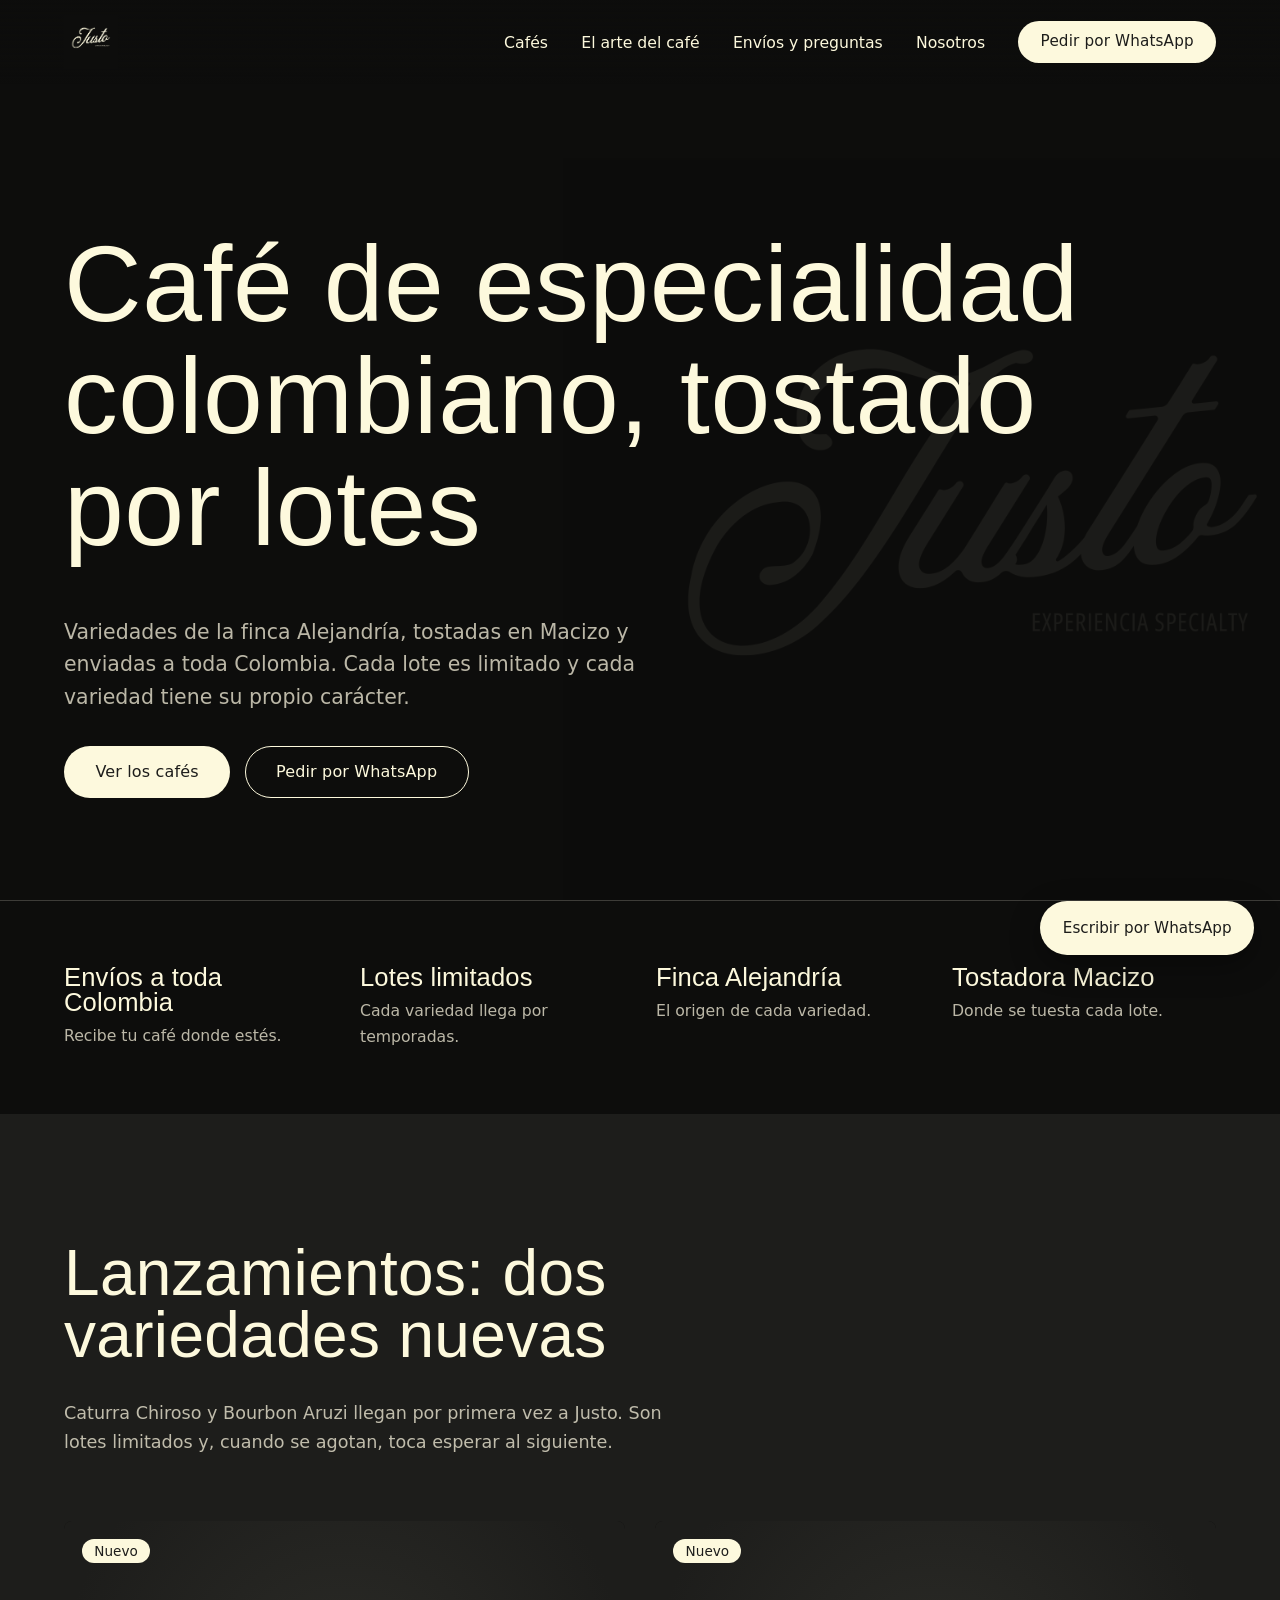
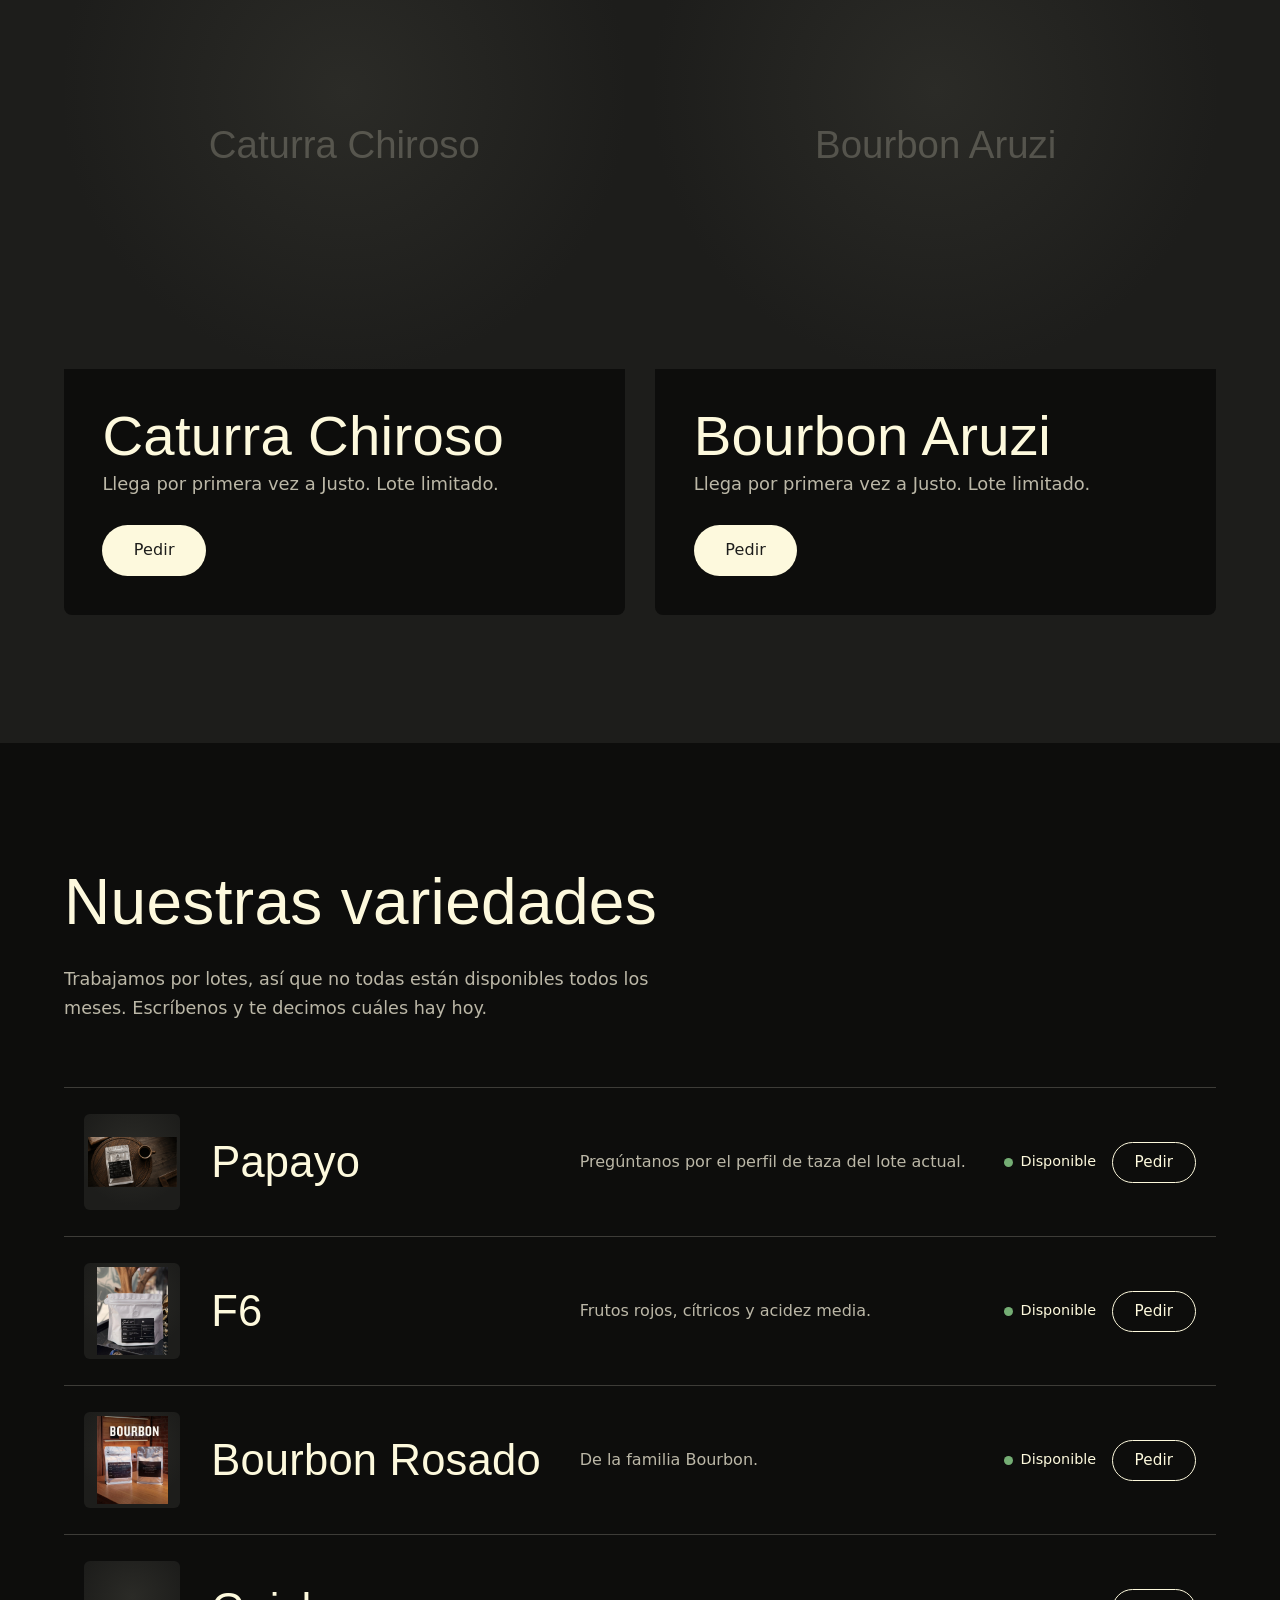
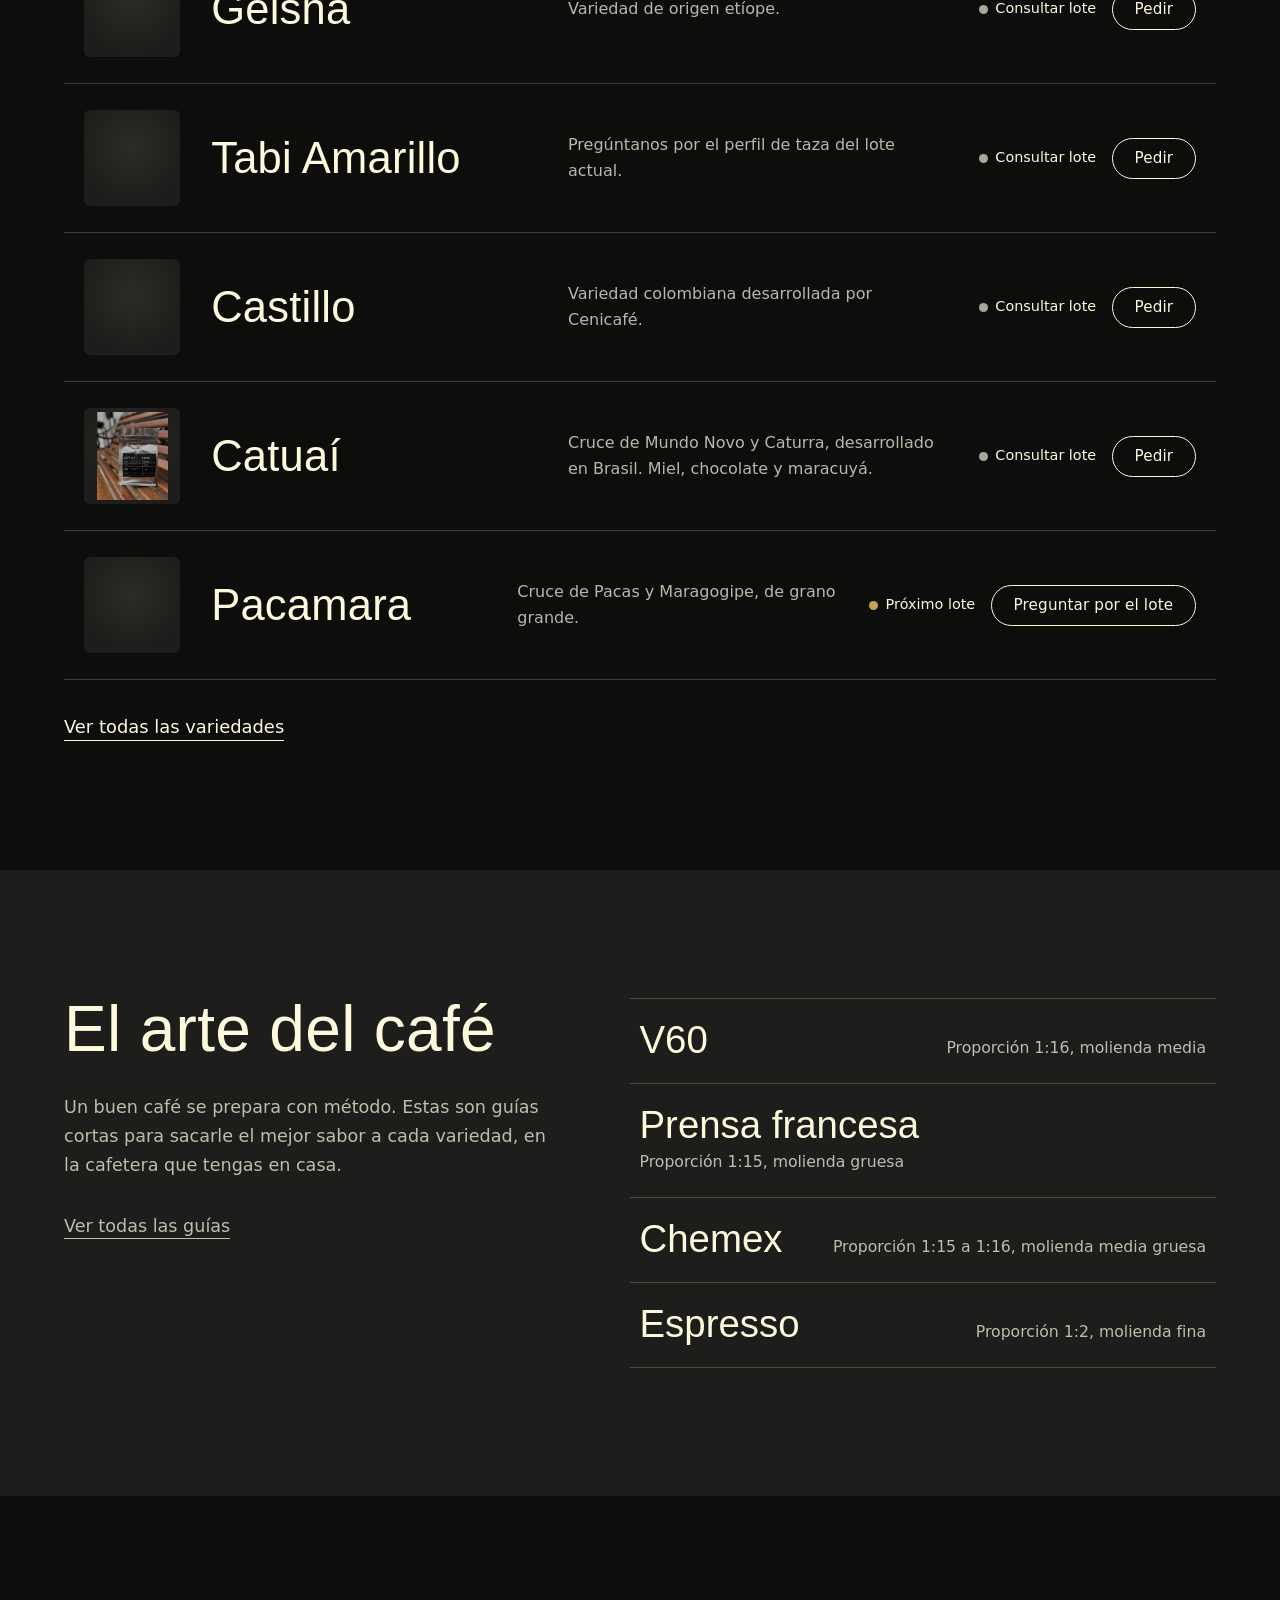
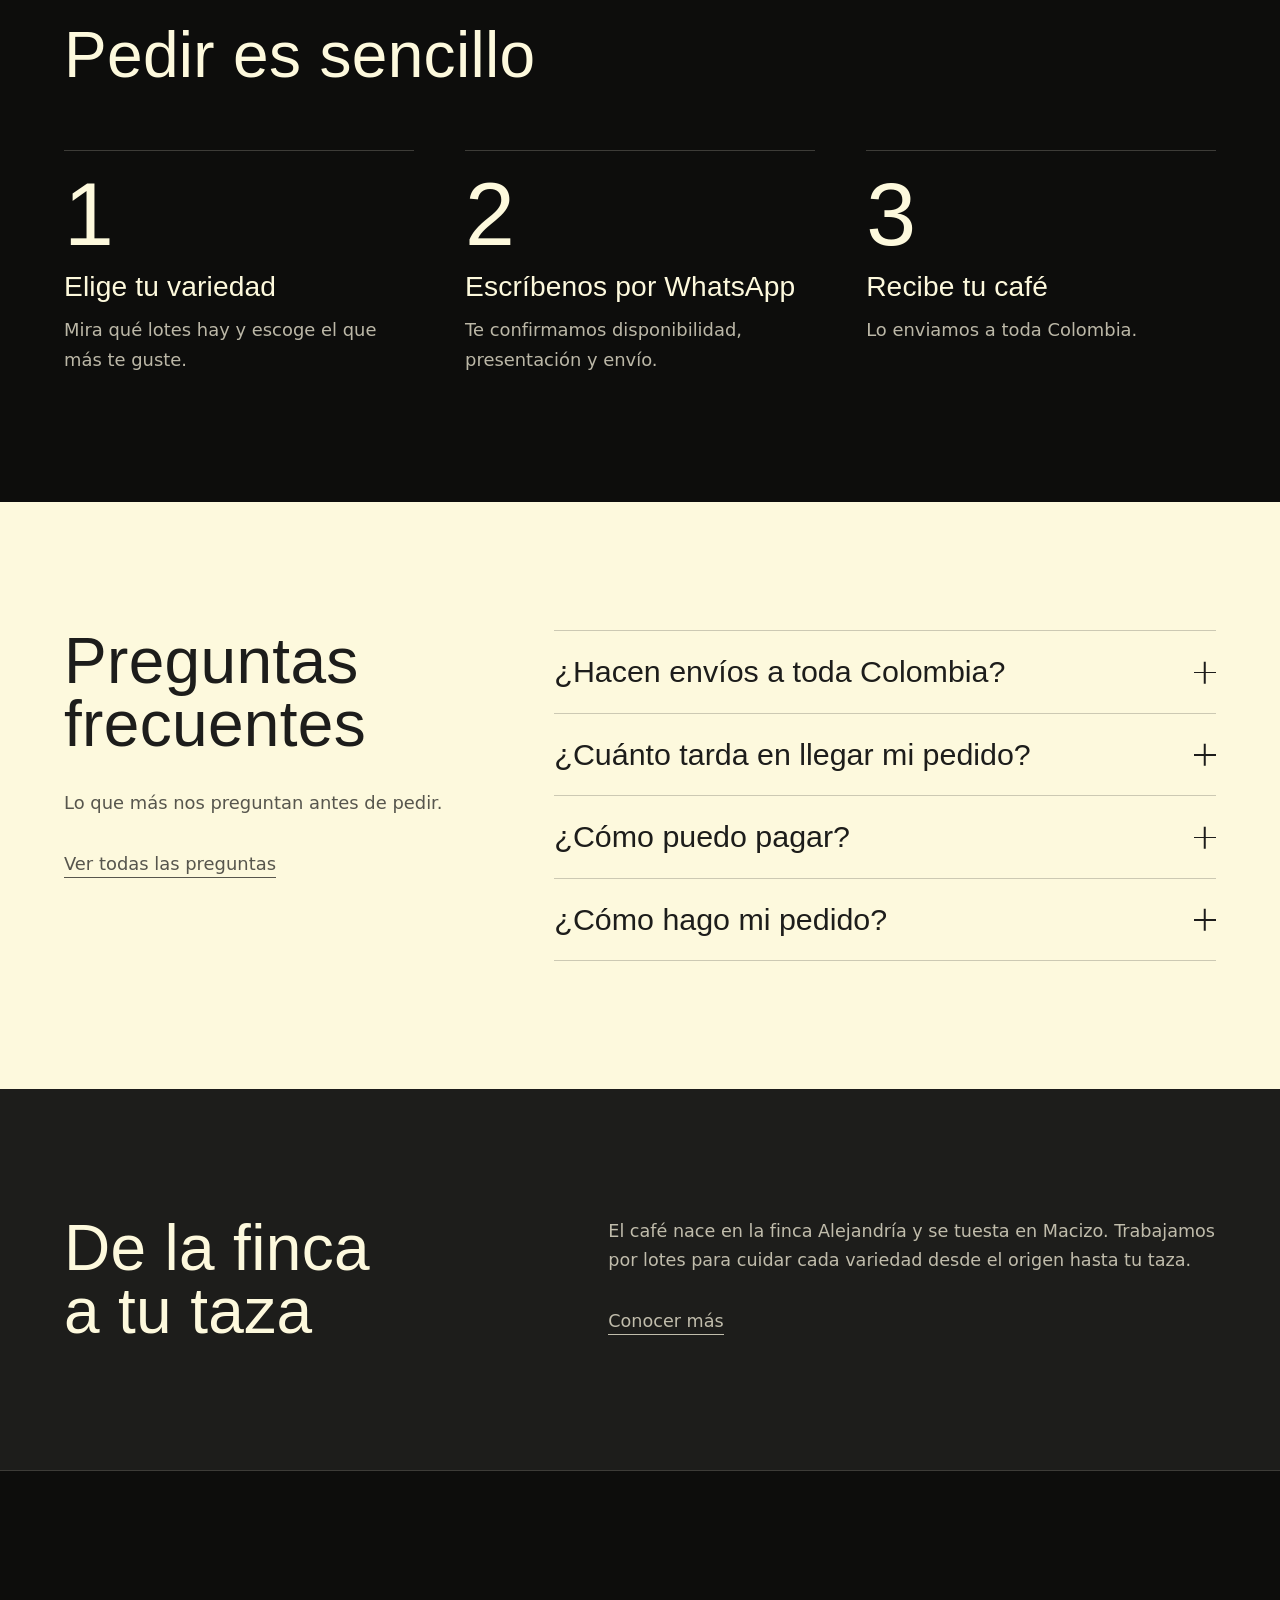
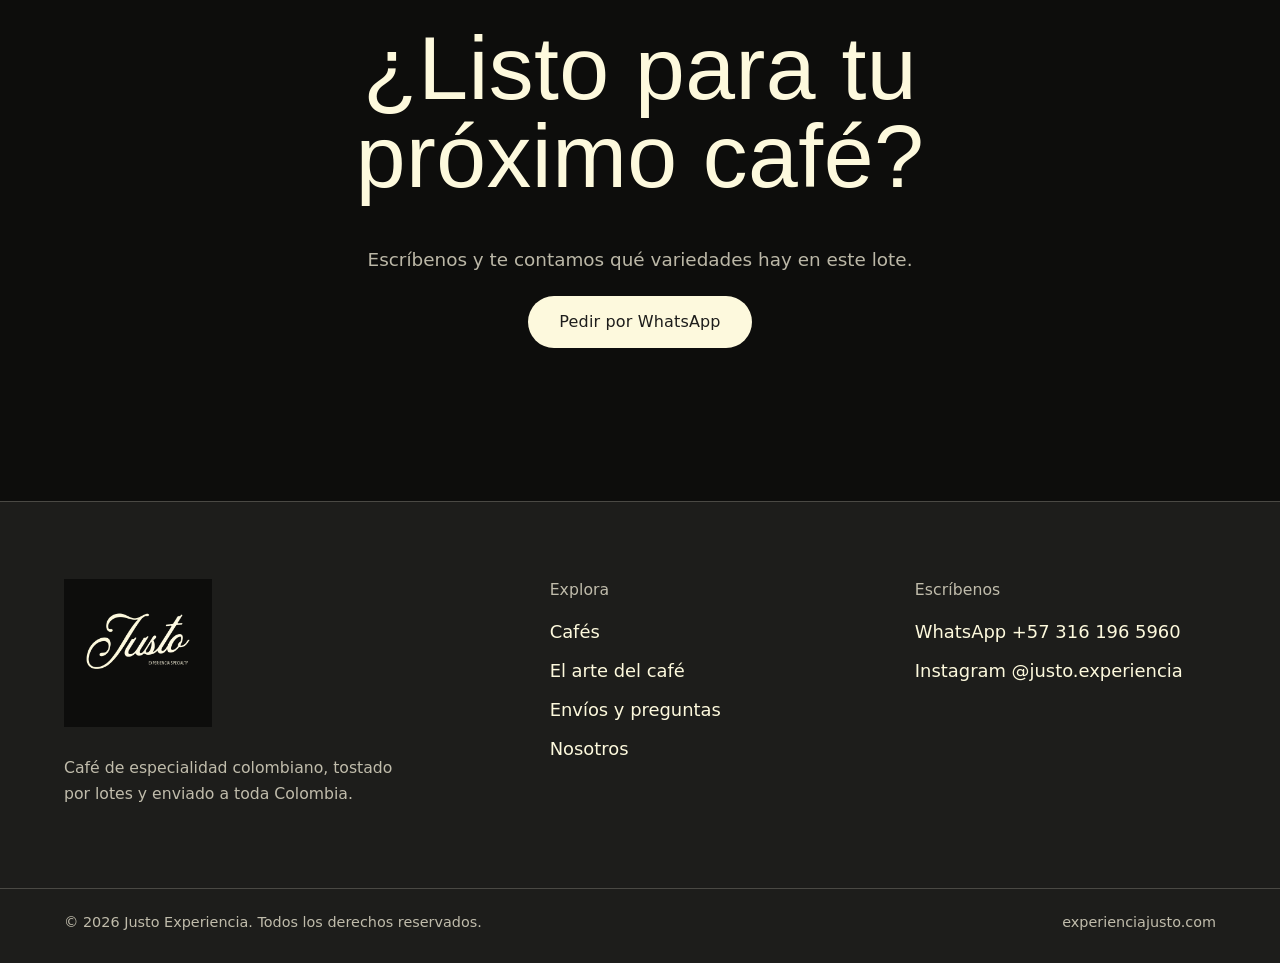
==== index.html @ a474f57b "Nuevo proyecto" ====
<!DOCTYPE html>
<html lang="es-CO">
<head>
  <meta charset="UTF-8">
  <meta name="viewport" content="width=device-width, initial-scale=1">
  <title>Café de especialidad en Colombia | Justo Experiencia</title>
  <meta name="description" content="Café de especialidad colombiano de la finca Alejandría, tostado en Macizo y enviado a toda Colombia. Conoce las variedades y haz tu pedido por WhatsApp.">
  <meta name="robots" content="index, follow, max-image-preview:large">
  <link rel="canonical" href="https://experienciajusto.com/">
  <meta name="theme-color" content="#0d0d0c">
  <meta property="og:type" content="website">
  <meta property="og:locale" content="es_CO">
  <meta property="og:site_name" content="Justo Experiencia">
  <meta property="og:title" content="Café de especialidad en Colombia | Justo Experiencia">
  <meta property="og:description" content="Café de especialidad colombiano de la finca Alejandría, tostado en Macizo y enviado a toda Colombia. Conoce las variedades y haz tu pedido por WhatsApp.">
  <meta property="og:url" content="https://experienciajusto.com/">
  <meta property="og:image" content="https://experienciajusto.com/img/og-justo.png">
  <meta name="twitter:card" content="summary_large_image">
  <link rel="icon" href="/img/favicon.jpg" type="image/svg+xml">
  <link rel="preload" href="/fonts/fonts/Knockout-91.otf" as="font" type="font/otf" crossorigin>
  <link rel="preload" href="/fonts/Figtree-Light.ttf" as="font" type="font/ttf" crossorigin>
  <link rel="stylesheet" href="/css/styles.css?v=1">
  <script>document.documentElement.className += " js";</script>
  <script src="/js/variedades.js?v=1" defer></script>
  <script src="/js/main.js?v=1" defer></script>
  <script type="application/ld+json">{"@context": "https://schema.org", "@type": "Organization", "name": "Justo Experiencia", "alternateName": "Justo Experiencia Specialty", "url": "https://experienciajusto.com", "logo": "https://experienciajusto.com/img/logo-negro.svg", "description": "Café de especialidad colombiano de la finca Alejandría, tostado en Macizo y enviado a toda Colombia.", "areaServed": {"@type": "Country", "name": "Colombia"}, "sameAs": ["https://www.instagram.com/justo.experiencia/"], "contactPoint": {"@type": "ContactPoint", "contactType": "customer service", "telephone": "+573161965960", "availableLanguage": "es"}}</script>
  <script type="application/ld+json">{"@context": "https://schema.org", "@type": "WebSite", "name": "Justo Experiencia", "url": "https://experienciajusto.com", "inLanguage": "es-CO"}</script>
</head>
<body class="tema-inicio">
  <a class="salto" href="#contenido">Saltar al contenido</a>
  <header class="cabecera" id="cabecera">
    <div class="contenedor cabecera__in">
      <a class="cabecera__logo" href="/" aria-label="Justo Experiencia, ir al inicio">
        <img src="/img/logo-crema.png" alt="Justo Experiencia Specialty" width="99" height="54">
      </a>
      <nav class="menu" id="menu" aria-label="Principal">
        <ul><li><a href="pages/cafes.html">Cafés</a></li><li><a href="pages/arte-del-cafe.html">El arte del café</a></li><li><a href="pages/envios-y-preguntas.html">Envíos y preguntas</a></li><li><a href="/nosotros/">Nosotros</a></li></ul>
        <a class="btn btn--crema btn--mini" href="https://wa.me/573161965960?text=Hola%2C%20quiero%20conocer%20los%20caf%C3%A9s%20de%20Justo%20y%20saber%20qu%C3%A9%20variedades%20hay%20disponibles." target="_blank" rel="noopener">Pedir por WhatsApp</a>
      </nav>
      <button class="menu-btn" type="button" aria-expanded="false" aria-controls="menu">
        <span class="sr">Abrir menú</span><i></i><i></i>
      </button>
    </div>
  </header>
  <main id="contenido">

    <section class="hero t-negro" id="inicio">
      <img class="hero__marca" src="/img/logo-crema.png" alt="" aria-hidden="true" width="556" height="303">
      <div class="contenedor hero__in">
        <h1>
          <span class="linea"><span style="--i:0">Café de especialidad</span></span>
          <span class="linea"><span style="--i:1">colombiano, tostado</span></span>
          <span class="linea"><span style="--i:2">por lotes</span></span>
        </h1>
        <p class="hero__texto hero__aparece" style="--i:3">Variedades de la finca Alejandría, tostadas en Macizo y enviadas a toda Colombia. Cada lote es limitado y cada variedad tiene su propio carácter.</p>
        <div class="hero__acciones hero__aparece" style="--i:4">
          <a class="btn btn--crema" href="pages/cafes.html">Ver los cafés</a>
          <a class="btn btn--borde" href="https://wa.me/573161965960?text=Hola%2C%20quiero%20conocer%20los%20caf%C3%A9s%20de%20Justo%20y%20saber%20qu%C3%A9%20variedades%20hay%20disponibles." target="_blank" rel="noopener">Pedir por WhatsApp</a>
        </div>
      </div>
    </section>

    <section class="franja t-negro" aria-label="Lo que ofrece Justo">
      <div class="contenedor franja__grid">
        <div class="reveal"><h2>Envíos a toda Colombia</h2><p>Recibe tu café donde estés.</p></div>
        <div class="reveal"><h2>Lotes limitados</h2><p>Cada variedad llega por temporadas.</p></div>
        <div class="reveal"><h2>Finca Alejandría</h2><p>El origen de cada variedad.</p></div>
        <div class="reveal"><h2>Tostadora Macizo</h2><p>Donde se tuesta cada lote.</p></div>
      </div>
    </section>

    <section class="seccion t-marca" id="lanzamientos" aria-labelledby="t-lanz">
      <div class="contenedor">
        <div class="seccion__cab">
          <h2 id="t-lanz" class="reveal">Lanzamientos: dos variedades nuevas</h2>
          <p class="seccion__intro reveal">Caturra Chiroso y Bourbon Aruzi llegan por primera vez a Justo. Son lotes limitados y, cuando se agotan, toca esperar al siguiente.</p>
        </div>
        <div class="lanz" data-render="lanzamientos"></div>
        <noscript><ul class="sin-js"><li>Caturra Chiroso</li><li>Bourbon Aruzi</li></ul><p>Activa JavaScript para ver el estado de cada lote.</p></noscript>
      </div>
    </section>

    <section class="seccion t-negro" id="variedades" aria-labelledby="t-var">
      <div class="contenedor">
        <div class="seccion__cab">
          <h2 id="t-var" class="reveal">Nuestras variedades</h2>
          <p class="seccion__intro reveal">Trabajamos por lotes, así que no todas están disponibles todos los meses. Escríbenos y te decimos cuáles hay hoy.</p>
        </div>
        <ul class="carta" data-render="carta" data-sin-nuevas="true"></ul>
        <noscript><ul class="sin-js"><li>Papayo</li><li>F6</li><li>Bourbon Rosado</li><li>Geisha</li><li>Tabi Amarillo</li><li>Castillo</li><li>Catuaí</li><li>Pacamara</li></ul><p>Activa JavaScript para ver el estado de cada lote.</p></noscript>
        <p class="seccion__enlace reveal"><a class="enlace" href="pages/cafes.html">Ver todas las variedades</a></p>
      </div>
    </section>

    <section class="seccion t-marca" id="arte" aria-labelledby="t-arte">
      <div class="contenedor arte">
        <div class="arte__texto">
          <h2 id="t-arte" class="reveal">El arte del café</h2>
          <p class="reveal">Un buen café se prepara con método. Estas son guías cortas para sacarle el mejor sabor a cada variedad, en la cafetera que tengas en casa.</p>
          <p class="seccion__enlace reveal"><a class="enlace" href="pages/arte-del-cafe.html">Ver todas las guías</a></p>
        </div>
        <ul class="metodos"><li class="reveal"><a href="pages/arte-del-cafe.html #v60"><span class="metodo__nombre">V60</span><span class="metodo__dato">Proporción 1:16, molienda media</span></a></li><li class="reveal"><a href="pages/arte-del-cafe.html/#prensa-francesa"><span class="metodo__nombre">Prensa francesa</span><span class="metodo__dato">Proporción 1:15, molienda gruesa</span></a></li><li class="reveal"><a href="pages/arte-del-cafe.html/#chemex"><span class="metodo__nombre">Chemex</span><span class="metodo__dato">Proporción 1:15 a 1:16, molienda media gruesa</span></a></li><li class="reveal"><a href="pages/arte-del-cafe.html/#espresso"><span class="metodo__nombre">Espresso</span><span class="metodo__dato">Proporción 1:2, molienda fina</span></a></li></ul>
      </div>
    </section>

    <section class="seccion t-negro" id="como-pedir" aria-labelledby="t-pedir">
      <div class="contenedor">
        <div class="seccion__cab">
          <h2 id="t-pedir" class="reveal">Pedir es sencillo</h2>
        </div>
        <ol class="pasos">
          <li class="reveal"><span class="pasos__num" aria-hidden="true">1</span><h3>Elige tu variedad</h3><p>Mira qué lotes hay y escoge el que más te guste.</p></li>
          <li class="reveal"><span class="pasos__num" aria-hidden="true">2</span><h3>Escríbenos por WhatsApp</h3><p>Te confirmamos disponibilidad, presentación y envío.</p></li>
          <li class="reveal"><span class="pasos__num" aria-hidden="true">3</span><h3>Recibe tu café</h3><p>Lo enviamos a toda Colombia.</p></li>
        </ol>
      </div>
    </section>

    <section class="seccion t-crema" id="preguntas" aria-labelledby="t-faq">
      <div class="contenedor faq-bloque">
        <div class="faq-bloque__cab">
          <h2 id="t-faq" class="reveal">Preguntas frecuentes</h2>
          <p class="reveal">Lo que más nos preguntan antes de pedir.</p>
          <p class="seccion__enlace reveal"><a class="enlace" href="pages/envios-y-preguntas.html">Ver todas las preguntas</a></p>
        </div>
        <div class="faq ">
      <div class="faq__item reveal">
        <h3><button class="faq__q" type="button" aria-expanded="false" aria-controls="faq-0" id="faq-q-0">¿Hacen envíos a toda Colombia?<span class="faq__mas" aria-hidden="true"></span></button></h3>
        <div class="faq__a" id="faq-0" role="region" aria-labelledby="faq-q-0"><div><p>Sí. Enviamos nuestro café de especialidad a todo el país. Escríbenos por WhatsApp con tu ciudad y te confirmamos el envío.</p></div></div>
      </div>
      <div class="faq__item reveal">
        <h3><button class="faq__q" type="button" aria-expanded="false" aria-controls="faq-1" id="faq-q-1">¿Cuánto tarda en llegar mi pedido?<span class="faq__mas" aria-hidden="true"></span></button></h3>
        <div class="faq__a" id="faq-1" role="region" aria-labelledby="faq-q-1"><div><p>El tiempo depende de tu ciudad y de la transportadora. Te confirmamos el estimado cuando haces tu pedido por WhatsApp.</p></div></div>
      </div>
      <div class="faq__item reveal">
        <h3><button class="faq__q" type="button" aria-expanded="false" aria-controls="faq-2" id="faq-q-2">¿Cómo puedo pagar?<span class="faq__mas" aria-hidden="true"></span></button></h3>
        <div class="faq__a" id="faq-2" role="region" aria-labelledby="faq-q-2"><div><p>Puedes pagar de forma anticipada o contra entrega. Te confirmamos qué opción aplica en tu ciudad al momento del pedido.</p></div></div>
      </div>
      <div class="faq__item reveal">
        <h3><button class="faq__q" type="button" aria-expanded="false" aria-controls="faq-3" id="faq-q-3">¿Cómo hago mi pedido?<span class="faq__mas" aria-hidden="true"></span></button></h3>
        <div class="faq__a" id="faq-3" role="region" aria-labelledby="faq-q-3"><div><p>Elige tu variedad, toca el botón de WhatsApp y cuéntanos cantidad, presentación y dirección. Te respondemos con la disponibilidad del lote.</p></div></div>
      </div>
    </div>
      </div>
    </section>

    <section class="seccion t-marca" id="nosotros" aria-labelledby="t-nos">
      <div class="contenedor nos-breve">
        <h2 id="t-nos" class="reveal">De la finca a tu taza</h2>
        <div>
          <p class="reveal">El café nace en la finca Alejandría y se tuesta en Macizo. Trabajamos por lotes para cuidar cada variedad desde el origen hasta tu taza.</p>
          <p class="seccion__enlace reveal"><a class="enlace" href="/nosotros/">Conocer más</a></p>
        </div>
      </div>
    </section>

    <section class="cierre t-negro" aria-labelledby="t-cierre">
      <div class="contenedor cierre__in">
        <h2 id="t-cierre" class="reveal">¿Listo para tu próximo café?</h2>
        <p class="reveal">Escríbenos y te contamos qué variedades hay en este lote.</p>
        <div class="reveal"><a class="btn btn--crema" href="https://wa.me/573161965960?text=Hola%2C%20quiero%20hacer%20un%20pedido%20de%20caf%C3%A9%20de%20Justo." target="_blank" rel="noopener">Pedir por WhatsApp</a></div>
      </div>
    </section>
  </main>

  <footer class="pie t-marca">
    <div class="contenedor pie__grid">
      <div class="pie__marca">
        <img src="/img/logo-crema.png" alt="Justo Experiencia Specialty" width="148" height="81" loading="lazy">
        <p>Café de especialidad colombiano, tostado por lotes y enviado a toda Colombia.</p>
      </div>
      <nav aria-label="Pie de página">
        <h2 class="pie__titulo">Explora</h2>
        <ul><li><a href="pages/cafes.html">Cafés</a></li><li><a href="pages/arte-del-cafe.html">El arte del café</a></li><li><a href="/envios-y-preguntas/">Envíos y preguntas</a></li><li><a href="/nosotros/">Nosotros</a></li></ul>
      </nav>
      <div>
        <h2 class="pie__titulo">Escríbenos</h2>
        <ul>
          <li><a href="https://wa.me/573161965960?text=Hola%2C%20quiero%20conocer%20los%20caf%C3%A9s%20de%20Justo%20y%20saber%20qu%C3%A9%20variedades%20hay%20disponibles." target="_blank" rel="noopener">WhatsApp +57 316 196 5960</a></li>
          <li><a href="https://www.instagram.com/justo.experiencia/" target="_blank" rel="noopener">Instagram @justo.experiencia</a></li>
        </ul>
      </div>
    </div>
    <div class="contenedor pie__legal">
      <p>© 2026 Justo Experiencia. Todos los derechos reservados.</p>
      <p>experienciajusto.com</p>
    </div>
  </footer>

  <a class="flotante" id="flotante" href="https://wa.me/573161965960?text=Hola%2C%20quiero%20conocer%20los%20caf%C3%A9s%20de%20Justo%20y%20saber%20qu%C3%A9%20variedades%20hay%20disponibles." target="_blank" rel="noopener">Escribir por WhatsApp</a>
</body>
</html>
---- css/styles.css ----
/* ============================================================
   JUSTO EXPERIENCIA - Estilos
   Colores de marca: negro, crema y blanco.
   Tipografías: Knockout (títulos) y Figtree (textos).

   Índice:
   1. Tipografías y variables
   2. Base
   3. Temas de sección (negro, marca, crema)
   4. Cabecera y menú
   5. Botones y enlaces
   6. Portada
   7. Secciones generales
   8. Lanzamientos
   9. Carta de variedades
   10. Arte del café
   11. Pasos, preguntas, información
   12. Cierre y pie de página
   13. Animaciones
   14. Responsive
   ============================================================ */

/* ---------- 1. Tipografías y variables ---------- */
@font-face { font-family: "Knockout"; src: url("/fonts/fonts/Knockout-91.otf") format("otf"); font-weight: 400; font-display: swap; }
@font-face { font-family: "Figtree"; src: url("/fonts/Figtree-Light.ttf") format("ttf"); font-weight: 300; font-display: swap; }
@font-face { font-family: "Figtree"; src: url("/fonts/figtree-regular.ttf") format("ttf"); font-weight: 400; font-display: swap; }
@font-face { font-family: "Figtree"; src: url("/fonts/figtree-medium.ttf") format("ttf"); font-weight: 500; font-display: swap; }
@font-face { font-family: "Figtree"; src: url("/fonts/figtree-semibold.ttf") format("ttf"); font-weight: 600; font-display: swap; }

:root {
  --negro: #0d0d0c;          /* fondo de la página principal */
  --negro-marca: #1d1d1b;    /* negro del logo, para superficies */
  --crema: #fdf9dd;          /* crema del logo */
  --blanco: #ffffff;

  --f-titulo: "Knockout-91", sans-serif ;
  --f-texto: "Figtree", system-ui, -apple-system, "Segoe UI", Roboto, sans-serif;

  --margen: clamp(20px, 5vw, 72px);
  --max: 1280px;
  --alto-cabecera: 84px;
  --ease: cubic-bezier(0.2, 0.7, 0.1, 1);
}

/* ---------- 2. Base ---------- */
*, *::before, *::after { box-sizing: border-box; }

html { scroll-behavior: smooth; scroll-padding-top: calc(var(--alto-cabecera) + 12px); -webkit-text-size-adjust: 100%; }

body {
  margin: 0;
  background: var(--negro);
  color: var(--crema);
  font-family: var(--f-texto);
  font-weight: 300;
  font-size: clamp(1rem, 0.96rem + 0.2vw, 1.125rem);
  line-height: 1.65;
  -webkit-font-smoothing: antialiased;
  text-rendering: optimizeLegibility;
}

body.menu-abierto { overflow: hidden; }

h1, h2, h3, .metodo__nombre, .pasos__num, .metodo__datos dd { font-variant-numeric: lining-nums; font-feature-settings: "lnum" 1; }
h1, h2, h3 { font-family: var(--f-titulo); font-weight: 400; line-height: 0.98; margin: 0 0 0.5em; letter-spacing: 0.005em; }
h1 { font-size: clamp(2.9rem, 8.4vw, 7.6rem); }
h2 { font-size: clamp(2.2rem, 5vw, 4.2rem); }
h3 { font-size: clamp(1.4rem, 2.2vw, 1.9rem); }

p { margin: 0 0 1.1em; max-width: 62ch; }
ul, ol { margin: 0; padding: 0; list-style: none; }
img { max-width: 100%; height: auto; }
a { color: inherit; }

:focus-visible { outline: 3px solid var(--crema); outline-offset: 3px; }
.t-crema :focus-visible { outline-color: var(--negro-marca); }

.sr { position: absolute; width: 1px; height: 1px; overflow: hidden; clip: rect(0 0 0 0); white-space: nowrap; }

.salto { position: absolute; left: -999px; top: 0; background: var(--crema); color: var(--negro); padding: 0.7rem 1.1rem; z-index: 200; }
.salto:focus { left: 0; }

.contenedor { width: 100%; max-width: calc(var(--max) + var(--margen) * 2); margin-inline: auto; padding-inline: var(--margen); }

/* ---------- 3. Temas de sección ---------- */
.t-negro {
  --bg: var(--negro); --tx: var(--crema); --tx2: rgba(255, 250, 227, 0.72);
  --linea: rgba(255, 250, 227, 0.2); --peso: 300; --inv-bg: var(--crema); --inv-tx: var(--negro-marca);
}
.t-marca {
  --bg: var(--negro-marca); --tx: var(--crema); --tx2: rgba(255, 250, 227, 0.72);
  --linea: rgba(255, 250, 227, 0.2); --peso: 300; --inv-bg: var(--crema); --inv-tx: var(--negro-marca);
}
.t-crema {
  --bg: var(--crema); --tx: var(--negro-marca); --tx2: rgba(29, 29, 27, 0.74);
  --linea: rgba(29, 29, 27, 0.22); --peso: 400; --inv-bg: var(--negro-marca); --inv-tx: var(--crema);
}
.t-negro, .t-marca, .t-crema { background: var(--bg); color: var(--tx); font-weight: var(--peso); }

.seccion { padding-block: clamp(72px, 10vw, 148px); }

/* ---------- 4. Cabecera y menú ---------- */
.cabecera {
  position: fixed; inset: 0 0 auto 0; z-index: 100; height: var(--alto-cabecera);
  background: linear-gradient(180deg, rgba(13, 13, 12, 0.9), rgba(13, 13, 12, 0));
  transition: background 0.4s var(--ease), box-shadow 0.4s var(--ease), height 0.4s var(--ease);
}
.cabecera--fija { background: rgba(13, 13, 12, 0.92); backdrop-filter: blur(10px); -webkit-backdrop-filter: blur(10px); box-shadow: 0 1px 0 rgba(255, 250, 227, 0.14); }

.cabecera__in { height: 100%; display: flex; align-items: center; justify-content: space-between; gap: 2rem; }
.cabecera__logo { display: block; line-height: 0; }
.cabecera__logo img { height: 54px; width: auto; transition: height 0.4s var(--ease); }
.cabecera--fija .cabecera__logo img { height: 46px; }

.menu { display: flex; align-items: center; gap: clamp(1.2rem, 2.6vw, 2.6rem); }
.menu ul { display: flex; gap: clamp(1.2rem, 2.6vw, 2.6rem); }
.menu a:not(.btn) {
  text-decoration: none; font-weight: 400; font-size: 0.98rem; color: var(--crema); padding-block: 0.4rem;
  background: linear-gradient(currentColor, currentColor) left bottom / 0 1px no-repeat;
  transition: background-size 0.35s var(--ease);
}
.menu a:not(.btn):hover, .menu a[aria-current="page"] { background-size: 100% 1px; }

.menu-btn { display: none; background: none; border: 0; padding: 0; width: 44px; height: 44px; cursor: pointer; position: relative; color: var(--crema); }
.menu-btn i { position: absolute; left: 10px; right: 10px; height: 1.5px; background: currentColor; transition: transform 0.35s var(--ease), top 0.35s var(--ease); }
.menu-btn i:nth-of-type(1) { top: 17px; }
.menu-btn i:nth-of-type(2) { top: 26px; }
.menu-abierto .menu-btn i:nth-of-type(1) { top: 21.5px; transform: rotate(45deg); }
.menu-abierto .menu-btn i:nth-of-type(2) { top: 21.5px; transform: rotate(-45deg); }

/* ---------- 5. Botones y enlaces ---------- */
.btn {
  display: inline-flex; align-items: center; justify-content: center; text-decoration: none; cursor: pointer;
  font-family: var(--f-texto); font-weight: 500; font-size: 1rem; line-height: 1; letter-spacing: 0.01em;
  padding: 1.05em 1.9em; border-radius: 999px; border: 1px solid transparent; white-space: nowrap;
  transition: background-color 0.3s var(--ease), color 0.3s var(--ease), border-color 0.3s var(--ease), transform 0.3s var(--ease);
}
.btn:hover { transform: translateY(-2px); }
.btn--mini { padding: 0.8em 1.4em; font-size: 0.95rem; }
.btn--crema { background: var(--crema); color: var(--negro-marca); }
.btn--crema:hover { background: var(--blanco); }
.btn--borde { border-color: var(--crema); color: var(--crema); background: transparent; }
.btn--borde:hover { background: var(--crema); color: var(--negro-marca); }
.btn--negro { background: var(--negro-marca); color: var(--crema); }
.btn--negro:hover { background: var(--negro); }

.enlace {
  font-weight: 500; text-decoration: none; padding-bottom: 0.2em;
  background: linear-gradient(currentColor, currentColor) left bottom / 100% 1px no-repeat;
  transition: background-size 0.35s var(--ease);
}
.enlace:hover { background-size: 40% 1px; }

/* ---------- 6. Portada ---------- */
.hero { position: relative; overflow: hidden; }
.hero:not(.hero--interior) { min-height: 100vh; min-height: 100svh; display: flex; align-items: flex-end; padding: calc(var(--alto-cabecera) + 40px) 0 clamp(56px, 8vw, 112px); }
.hero__in { position: relative; z-index: 1; }
.hero h1 { margin-bottom: 0.45em; }
.hero__texto { font-size: clamp(1.1rem, 1.6vw, 1.35rem); line-height: 1.6; max-width: 46ch; color: var(--tx2); margin-bottom: 2rem; }
.hero__acciones { display: flex; flex-wrap: wrap; gap: 0.9rem; }

.hero__marca {
  position: absolute; right: -8vw; bottom: -6vw; width: min(64vw, 920px); height: auto;
  opacity: 0.06; pointer-events: none; user-select: none;
}

.hero--interior { padding: calc(var(--alto-cabecera) + clamp(56px, 8vw, 112px)) 0 clamp(56px, 7vw, 96px); }
.hero--interior h1 { font-size: clamp(2.6rem, 6.4vw, 5.6rem); max-width: 16ch; }
.hero--interior .hero__texto { margin-bottom: 0; }

.franja { padding-block: clamp(36px, 5vw, 64px); border-top: 1px solid var(--linea); }
.franja__grid { display: grid; grid-template-columns: repeat(4, 1fr); gap: 2rem; }
.franja h2 { font-size: clamp(1.35rem, 2vw, 1.75rem); margin-bottom: 0.3em; }
.franja p { margin: 0; color: var(--tx2); font-size: 0.98rem; }

/* ---------- 7. Secciones generales ---------- */
.seccion__cab { margin-bottom: clamp(36px, 5vw, 64px); }
.seccion__cab h2 { max-width: 18ch; }
.seccion__cab--filtros { display: flex; flex-wrap: wrap; align-items: flex-end; justify-content: space-between; gap: 1.5rem; }
.seccion__cab--filtros h2 { margin-bottom: 0; }
.seccion__intro { color: var(--tx2); font-size: 1.1rem; max-width: 56ch; margin-bottom: 0; }
.seccion__enlace { margin: 2rem 0 0; }

.dos-col { display: grid; grid-template-columns: 1fr 1.3fr; gap: clamp(24px, 6vw, 96px); align-items: start; }
.dos-col h2 { max-width: 12ch; margin: 0; }
.dos-col p { color: var(--tx2); font-size: 1.1rem; }
.dos-col .btn { margin-top: 0.8rem; }

.filtros { display: flex; flex-wrap: wrap; gap: 0.6rem; }
.filtro {
  font: 500 0.95rem var(--f-texto); padding: 0.7em 1.3em; border-radius: 999px; cursor: pointer;
  background: transparent; color: var(--tx); border: 1px solid var(--linea);
  transition: background-color 0.3s var(--ease), color 0.3s var(--ease), border-color 0.3s var(--ease);
}
.filtro:hover { border-color: var(--tx); }
.filtro[aria-pressed="true"] { background: var(--tx); color: var(--bg); border-color: var(--tx); }

.sin-js { padding-left: 1.2rem; list-style: disc; }

/* ---------- 8. Lanzamientos ---------- */
.lanz { display: grid; grid-template-columns: repeat(2, 1fr); gap: clamp(16px, 2.4vw, 32px); }
.panel { display: flex; flex-direction: column; background: var(--negro); border-radius: 8px; overflow: hidden; }
.panel__media { aspect-ratio: 5 / 4; }
.panel__cuerpo { padding: clamp(24px, 3vw, 40px); display: flex; flex-direction: column; gap: 0.4rem; flex: 1; }
.panel__cuerpo h3 { font-size: clamp(2.2rem, 4.4vw, 3.8rem); margin: 0; }
.panel__cuerpo p { color: var(--tx2); margin: 0 0 1.2rem; }
.panel__cuerpo .btn { align-self: flex-start; margin-top: auto; }

.media { position: relative; overflow: hidden; background: radial-gradient(circle at 50% 38%, #2b2b27 0%, #1d1d1b 72%); }
.media img { position: absolute; inset: 6%; width: 88%; height: 88%; object-fit: contain; opacity: 0; transition: opacity 0.6s var(--ease), transform 0.9s var(--ease); }
.media.ok img { opacity: 1; }
.media__ph {
  position: absolute; inset: 0; display: grid; place-items: center; padding: 1rem; text-align: center;
  font-family: var(--f-titulo); font-size: clamp(1.6rem, 3vw, 2.6rem); line-height: 1; color: rgba(255, 250, 227, 0.22);
}
.media.ok .media__ph { opacity: 0; }
.panel:hover .media img { transform: scale(1.04); }

.badge {
  display: inline-block; padding: 0.3em 0.9em; border-radius: 999px; font: 500 0.85rem/1.2 var(--f-texto);
  background: var(--inv-bg); color: var(--inv-tx); vertical-align: middle;
}
.panel .badge { position: absolute; top: 18px; left: 18px; z-index: 2; }

/* ---------- 9. Carta de variedades ---------- */
.carta { border-bottom: 1px solid var(--linea); }
.fila {
  display: grid; grid-template-columns: 96px minmax(0, 1.2fr) minmax(0, 1.4fr) auto; gap: clamp(16px, 2.4vw, 36px);
  align-items: center; padding: 26px clamp(10px, 1.6vw, 24px); border-top: 1px solid var(--linea);
  transition: background-color 0.4s var(--ease), color 0.4s var(--ease);
}
.fila:hover { background: var(--inv-bg); color: var(--inv-tx); }
.fila .media { width: 96px; height: 96px; border-radius: 6px; }
.fila .media img { inset: 4%; width: 92%; height: 92%; }
.fila .media__ph { font-size: 0.95rem; line-height: 1.05; }

.fila__nombre { display: flex; flex-wrap: wrap; align-items: center; gap: 0.5rem 0.9rem; }
.fila__nombre h3 { font-size: clamp(1.9rem, 3.4vw, 3rem); margin: 0; }
.fila__linea { margin: 0; font-size: 1rem; color: var(--tx2); transition: color 0.4s var(--ease); max-width: 48ch; }
.fila:hover .fila__linea { color: var(--inv-tx); }
.fila .badge { font-size: 0.8rem; }
.fila:hover .badge { background: var(--inv-tx); color: var(--inv-bg); }

.fila__acciones { display: flex; align-items: center; gap: 1rem; justify-content: flex-end; }
.estado { font-size: 0.9rem; font-weight: 500; display: inline-flex; align-items: center; gap: 0.5em; white-space: nowrap; }
.estado::before { content: ""; width: 9px; height: 9px; border-radius: 50%; background: currentColor; opacity: 0.9; }
.estado--disponible::before { background: #7fbf7f; }
.estado--consultar::before { background: var(--tx2); }
.estado--proximo::before { background: #d9b45a; }
.estado--agotado::before { background: #c96a5a; }
.t-crema .estado--disponible::before { background: #3d8a3d; }
.t-crema .estado--proximo::before { background: #b08a1f; }
.t-crema .estado--agotado::before { background: #b04a3a; }

.fila .btn { background: transparent; color: inherit; border-color: currentColor; padding: 0.8em 1.4em; font-size: 0.95rem; }
.fila:hover .btn { background: var(--inv-tx); color: var(--inv-bg); border-color: var(--inv-tx); }

.carta__vacio { padding: 2rem 0; color: var(--tx2); }

/* ---------- 10. Arte del café ---------- */
.arte { display: grid; grid-template-columns: 1fr 1.2fr; gap: clamp(32px, 6vw, 96px); align-items: start; }
.arte__texto p { color: var(--tx2); font-size: 1.1rem; }

.metodos li { border-top: 1px solid var(--linea); }
.metodos li:last-child { border-bottom: 1px solid var(--linea); }
.metodos a {
  display: flex; flex-wrap: wrap; align-items: baseline; justify-content: space-between; gap: 0.3rem 1.5rem; text-decoration: none;
  padding: 22px 10px; transition: padding 0.4s var(--ease), background-color 0.4s var(--ease), color 0.4s var(--ease);
}
.metodos a:hover { padding-inline: 22px; background: var(--inv-bg); color: var(--inv-tx); }
.metodo__nombre { font-family: var(--f-titulo); font-size: clamp(1.7rem, 3vw, 2.4rem); line-height: 1; }
.metodo__dato { font-size: 0.98rem; color: var(--tx2); transition: color 0.4s var(--ease); }
.metodos a:hover .metodo__dato { color: var(--inv-tx); }

.metodos-lista { display: grid; }
.metodo { display: grid; grid-template-columns: 1fr 1.2fr; gap: clamp(20px, 5vw, 80px); padding-block: clamp(32px, 4vw, 56px); border-top: 1px solid var(--linea); align-items: start; }
.metodo:last-child { border-bottom: 1px solid var(--linea); }
.metodo__cab h3 { font-size: clamp(2.2rem, 4vw, 3.4rem); }
.metodo__cab p { color: var(--tx2); }
.metodo__ej { font-size: 0.95rem; margin: 0; }
.metodo__datos { margin: 0; display: grid; grid-template-columns: repeat(2, 1fr); gap: 1.4rem 2rem; }
.metodo__datos dt { font-size: 0.9rem; color: var(--tx2); margin-bottom: 0.2rem; }
.metodo__datos dd { margin: 0; font-family: var(--f-titulo); font-size: clamp(1.4rem, 2.2vw, 1.8rem); line-height: 1.1; }

.habitos { display: grid; grid-template-columns: repeat(auto-fit, minmax(220px, 1fr)); gap: clamp(24px, 3vw, 48px); }
.habitos li { border-top: 1px solid var(--linea); padding-top: 1.2rem; }
.habitos p { color: var(--tx2); margin: 0; font-size: 1rem; }

/* ---------- 11. Pasos, preguntas, información ---------- */
.pasos { display: grid; grid-template-columns: repeat(3, 1fr); gap: clamp(24px, 4vw, 64px); }
.pasos li { border-top: 1px solid var(--linea); padding-top: 1.4rem; }
.pasos__num { display: block; font-family: var(--f-titulo); font-size: clamp(3.6rem, 7vw, 6rem); line-height: 0.9; margin-bottom: 1.2rem; }
.pasos p { color: var(--tx2); margin: 0; }

.info-3 { display: grid; grid-template-columns: repeat(3, 1fr); gap: clamp(24px, 4vw, 64px); }
.info-3 > div { border-top: 1px solid var(--linea); padding-top: 1.4rem; }
.info-3 p { color: var(--tx2); margin: 0; }

.faq-bloque { display: grid; grid-template-columns: 1fr 1.6fr; gap: clamp(32px, 6vw, 96px); align-items: start; }
.faq-bloque__cab { position: sticky; top: calc(var(--alto-cabecera) + 24px); }
.faq-bloque__cab h2 { max-width: 10ch; }
.faq-bloque__cab p { color: var(--tx2); }

.faq { border-bottom: 1px solid var(--linea); }
.faq__item { border-top: 1px solid var(--linea); }
.faq__item h3 { margin: 0; }
.faq__q {
  width: 100%; display: flex; align-items: center; justify-content: space-between; gap: 1.5rem; text-align: left;
  background: none; border: 0; color: inherit; cursor: pointer; padding: 1.5rem 0;
  font-family: var(--f-titulo); font-size: clamp(1.4rem, 2.4vw, 1.9rem); line-height: 1.1;
}
.faq__mas { flex: 0 0 22px; height: 22px; position: relative; }
.faq__mas::before, .faq__mas::after { content: ""; position: absolute; background: currentColor; left: 0; right: 0; top: 50%; height: 1.5px; transition: transform 0.4s var(--ease); }
.faq__mas::after { transform: rotate(90deg); }
.faq__q[aria-expanded="true"] .faq__mas::after { transform: rotate(0deg); }
.faq__a { display: grid; grid-template-rows: 0fr; transition: grid-template-rows 0.45s var(--ease); }
.faq__a > div { overflow: hidden; }
.faq__a p { color: var(--tx2); padding-bottom: 1.6rem; margin: 0; max-width: 56ch; }
.faq__item.abierto .faq__a { grid-template-rows: 1fr; }

.nos-breve { display: grid; grid-template-columns: 1fr 1.3fr; gap: clamp(24px, 6vw, 96px); align-items: start; }
.nos-breve h2 { max-width: 10ch; margin: 0; }
.nos-breve p { color: var(--tx2); font-size: 1.1rem; }

/* ---------- 12. Cierre y pie de página ---------- */
.cierre { padding-block: clamp(80px, 12vw, 160px); text-align: center; border-top: 1px solid var(--linea); }
.cierre__in { display: flex; flex-direction: column; align-items: center; }
.cierre h2 { font-size: clamp(2.6rem, 7vw, 6rem); max-width: 14ch; }
.cierre p { color: var(--tx2); font-size: 1.15rem; margin-inline: auto; }
.cierre__botones { display: flex; flex-wrap: wrap; justify-content: center; gap: 0.9rem; }

.pie { padding: clamp(48px, 6vw, 88px) 0 28px; border-top: 1px solid var(--linea); }
.pie__grid { display: grid; grid-template-columns: 1.4fr 1fr 1fr; gap: clamp(28px, 5vw, 72px); }
.pie__marca p { margin-top: 1.2rem; color: var(--tx2); font-size: 0.98rem; max-width: 34ch; }
.pie__titulo { font-family: var(--f-texto); font-weight: 500; font-size: 0.98rem; line-height: 1.4; margin: 0 0 1rem; color: var(--tx2); }
.pie ul { display: grid; gap: 0.6rem; }
.pie a { text-decoration: none; }
.pie a:hover { text-decoration: underline; text-underline-offset: 4px; }
.pie__legal { display: flex; flex-wrap: wrap; justify-content: space-between; gap: 0.5rem 2rem; margin-top: clamp(36px, 5vw, 64px); padding-top: 1.4rem; border-top: 1px solid var(--linea); font-size: 0.9rem; color: var(--tx2); }
.pie__legal p { margin: 0; }

.flotante {
  position: fixed; right: clamp(14px, 2vw, 28px); bottom: clamp(14px, 2vw, 28px); z-index: 90;
  background: var(--crema); color: var(--negro-marca); text-decoration: none; font-weight: 500; font-size: 0.95rem;
  padding: 0.95em 1.5em; border-radius: 999px; box-shadow: 0 10px 30px rgba(0, 0, 0, 0.35);
  transform: translateY(150%); transition: transform 0.5s var(--ease), background-color 0.3s var(--ease);
}
.flotante.visible { transform: translateY(0); }
.flotante:hover { background: var(--blanco); }

/* ---------- 13. Animaciones ---------- */
/* Entrada de la portada: una sola secuencia al cargar */
.js .hero h1 .linea { display: block; overflow: hidden; padding-bottom: 0.06em; }
.js .hero h1 .linea > span { display: block; transform: translateY(108%); transition: transform 1s var(--ease); transition-delay: calc(var(--i) * 0.12s + 0.1s); }
.js .hero__aparece { opacity: 0; transform: translateY(14px); transition: opacity 0.9s var(--ease), transform 0.9s var(--ease); transition-delay: calc(var(--i) * 0.12s + 0.1s); }
.js .cargado .hero h1 .linea > span { transform: none; }
.js .cargado .hero__aparece { opacity: 1; transform: none; }
.js .hero__marca { opacity: 0; transition: opacity 2.4s var(--ease) 0.4s; }
.js .cargado .hero__marca { opacity: 0.06; }

/* Aparición suave de las secciones al hacer scroll */
.js .reveal { opacity: 0; transform: translateY(18px); transition: opacity 0.9s var(--ease), transform 0.9s var(--ease); transition-delay: var(--d, 0s); }
.js .reveal.visible { opacity: 1; transform: none; }

@media (prefers-reduced-motion: reduce) {
  html { scroll-behavior: auto; }
  *, *::before, *::after { transition-duration: 0.01ms !important; transition-delay: 0s !important; animation: none !important; }
  .js .hero h1 .linea > span, .js .hero__aparece, .js .reveal { transform: none !important; opacity: 1 !important; }
  .js .hero__marca { opacity: 0.06 !important; }
}

/* ---------- 14. Responsive ---------- */
@media (max-width: 1000px) {
  .franja__grid { grid-template-columns: repeat(2, 1fr); }
  .faq-bloque, .arte, .dos-col, .nos-breve, .metodo { grid-template-columns: 1fr; }
  .faq-bloque__cab { position: static; }
  .pie__grid { grid-template-columns: 1fr 1fr; }
  .pie__marca { grid-column: 1 / -1; }
}

@media (max-width: 880px) {
  .menu-btn { display: block; z-index: 130; }
  .menu {
    position: fixed; inset: 0; z-index: 120; background: var(--negro); flex-direction: column; justify-content: center; align-items: flex-start;
    gap: 2rem; padding: calc(var(--alto-cabecera) + 24px) var(--margen) 48px; opacity: 0; visibility: hidden; transition: opacity 0.4s var(--ease), visibility 0.4s;
  }
  .menu-abierto .menu { opacity: 1; visibility: visible; }
  .menu ul { flex-direction: column; gap: 0.6rem; }
  .menu a:not(.btn) { font-family: var(--f-titulo); font-size: clamp(2.4rem, 10vw, 3.4rem); line-height: 1.05; }
  .cabecera__logo { position: relative; z-index: 130; }
  .lanz { grid-template-columns: 1fr; }
  .pasos, .info-3 { grid-template-columns: 1fr; }
}

@media (max-width: 720px) {
  .fila { grid-template-columns: 72px minmax(0, 1fr); row-gap: 0.7rem; align-items: start; }
  .fila .media { width: 72px; height: 72px; grid-row: 1 / span 3; }
  .fila__nombre, .fila__linea, .fila__acciones { grid-column: 2; }
  .fila__acciones { justify-content: space-between; flex-wrap: wrap; }
  .fila:hover { background: transparent; color: inherit; }
  .fila:hover .fila__linea { color: var(--tx2); }
  .fila:hover .btn { background: transparent; color: inherit; border-color: currentColor; }
  .fila:hover .badge { background: var(--inv-bg); color: var(--inv-tx); }
  .metodo__datos { grid-template-columns: repeat(2, 1fr); }
  .flotante { font-size: 0.9rem; padding: 0.85em 1.2em; }
}

@media (max-width: 520px) {
  .franja__grid { grid-template-columns: 1fr; }
  .pie__grid { grid-template-columns: 1fr; }
  .hero__acciones .btn { flex: 1 1 100%; }
}
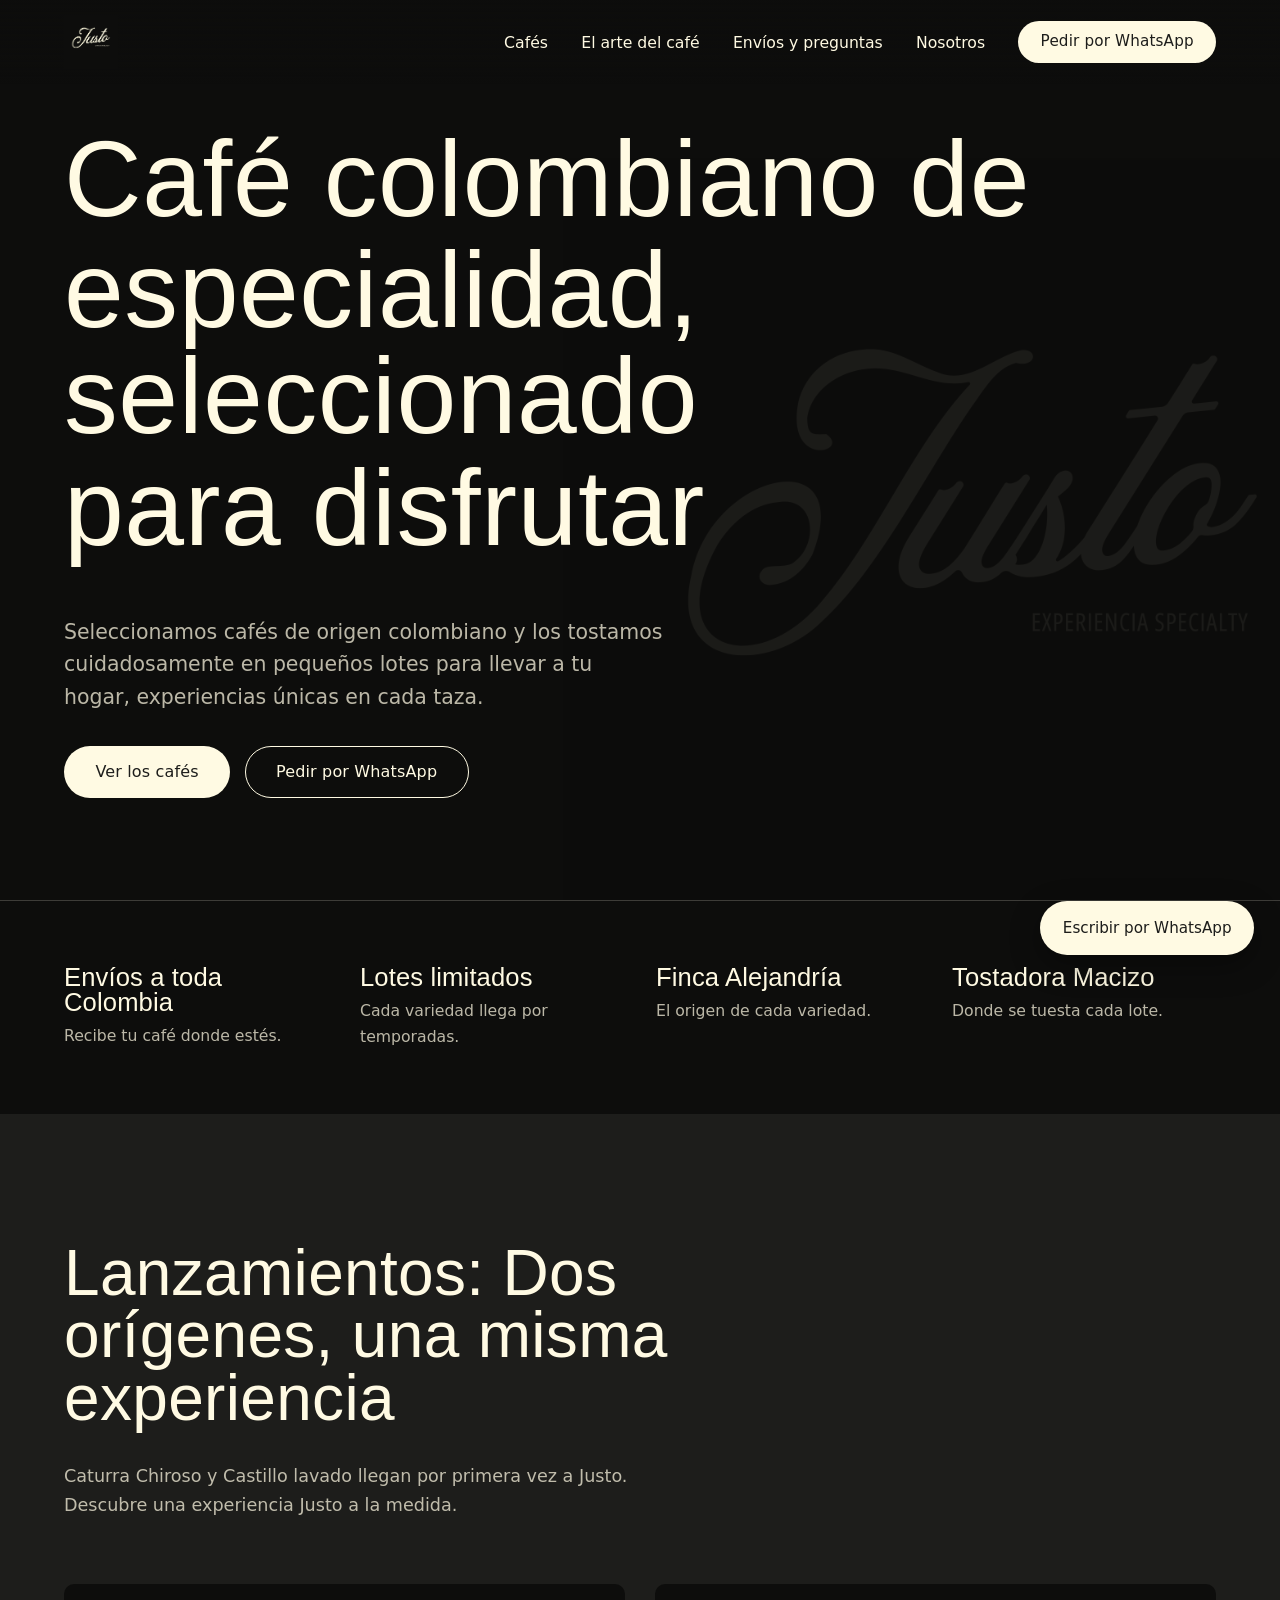
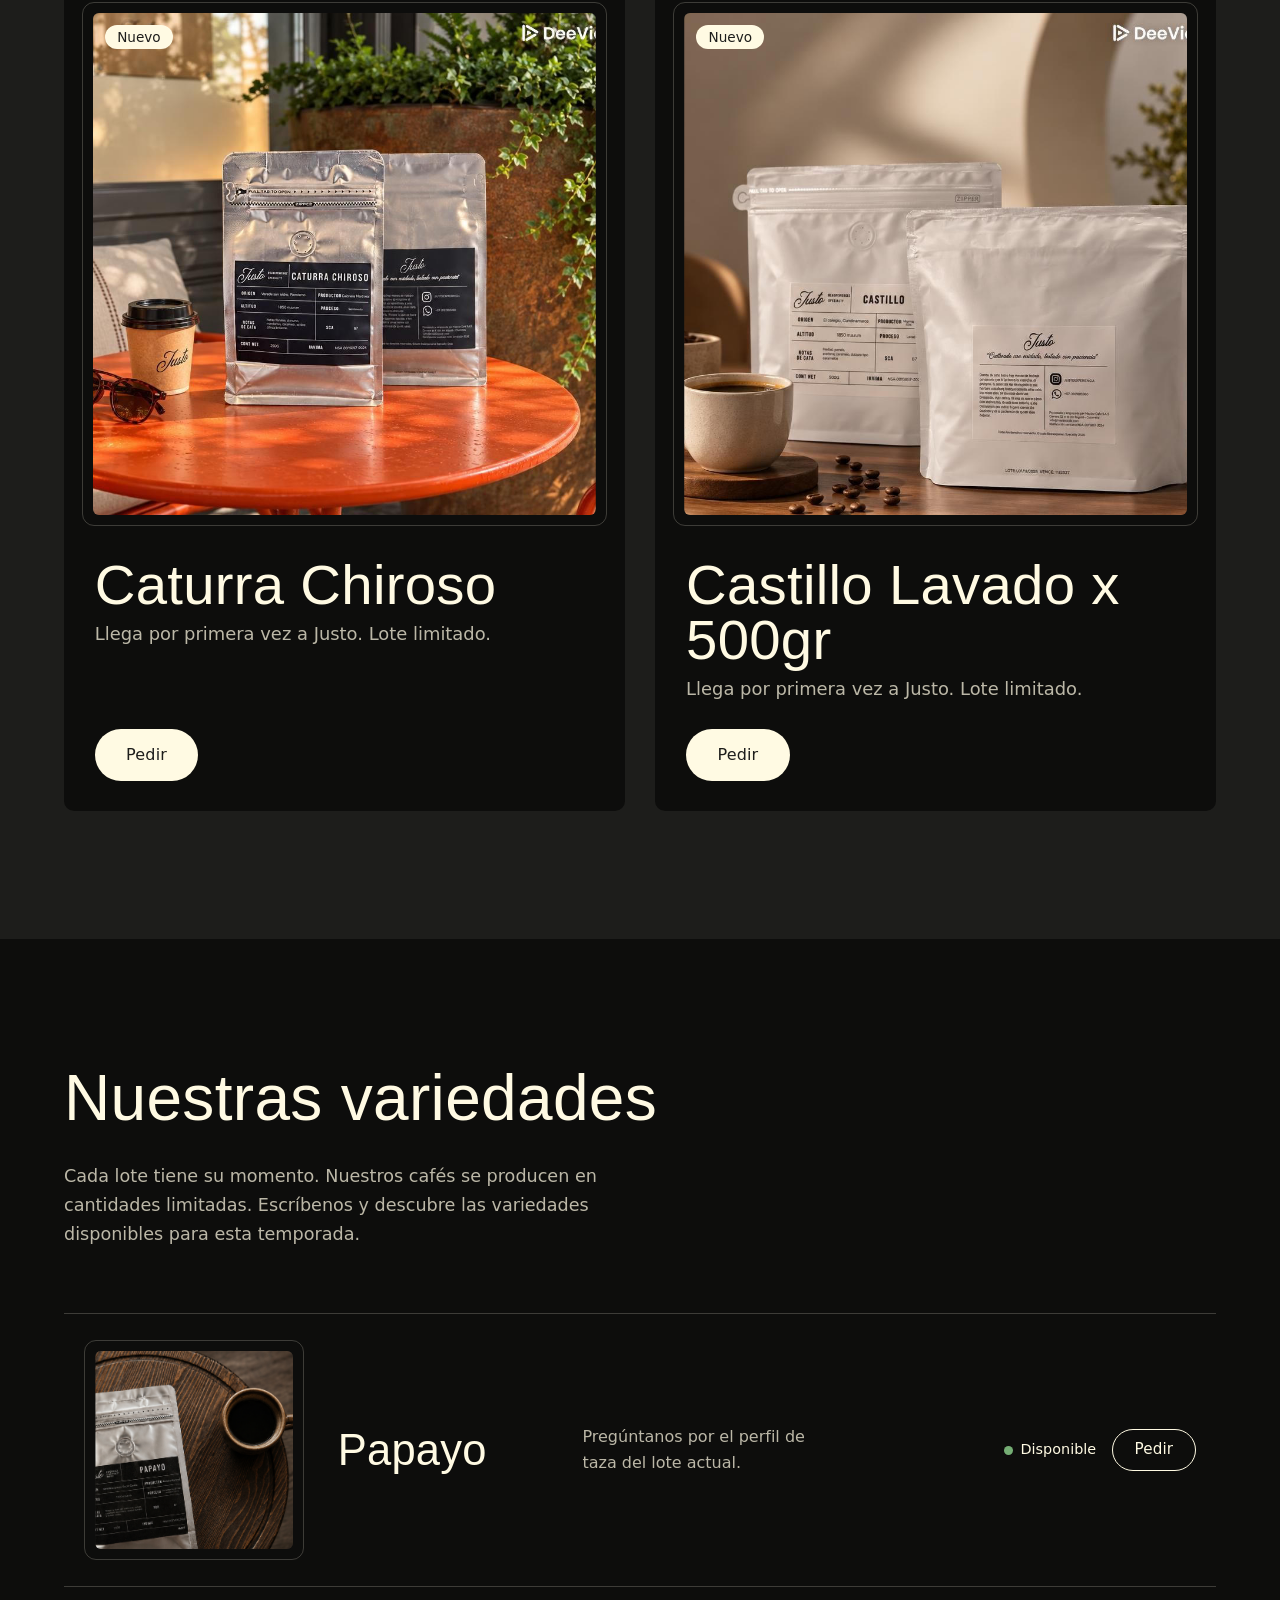
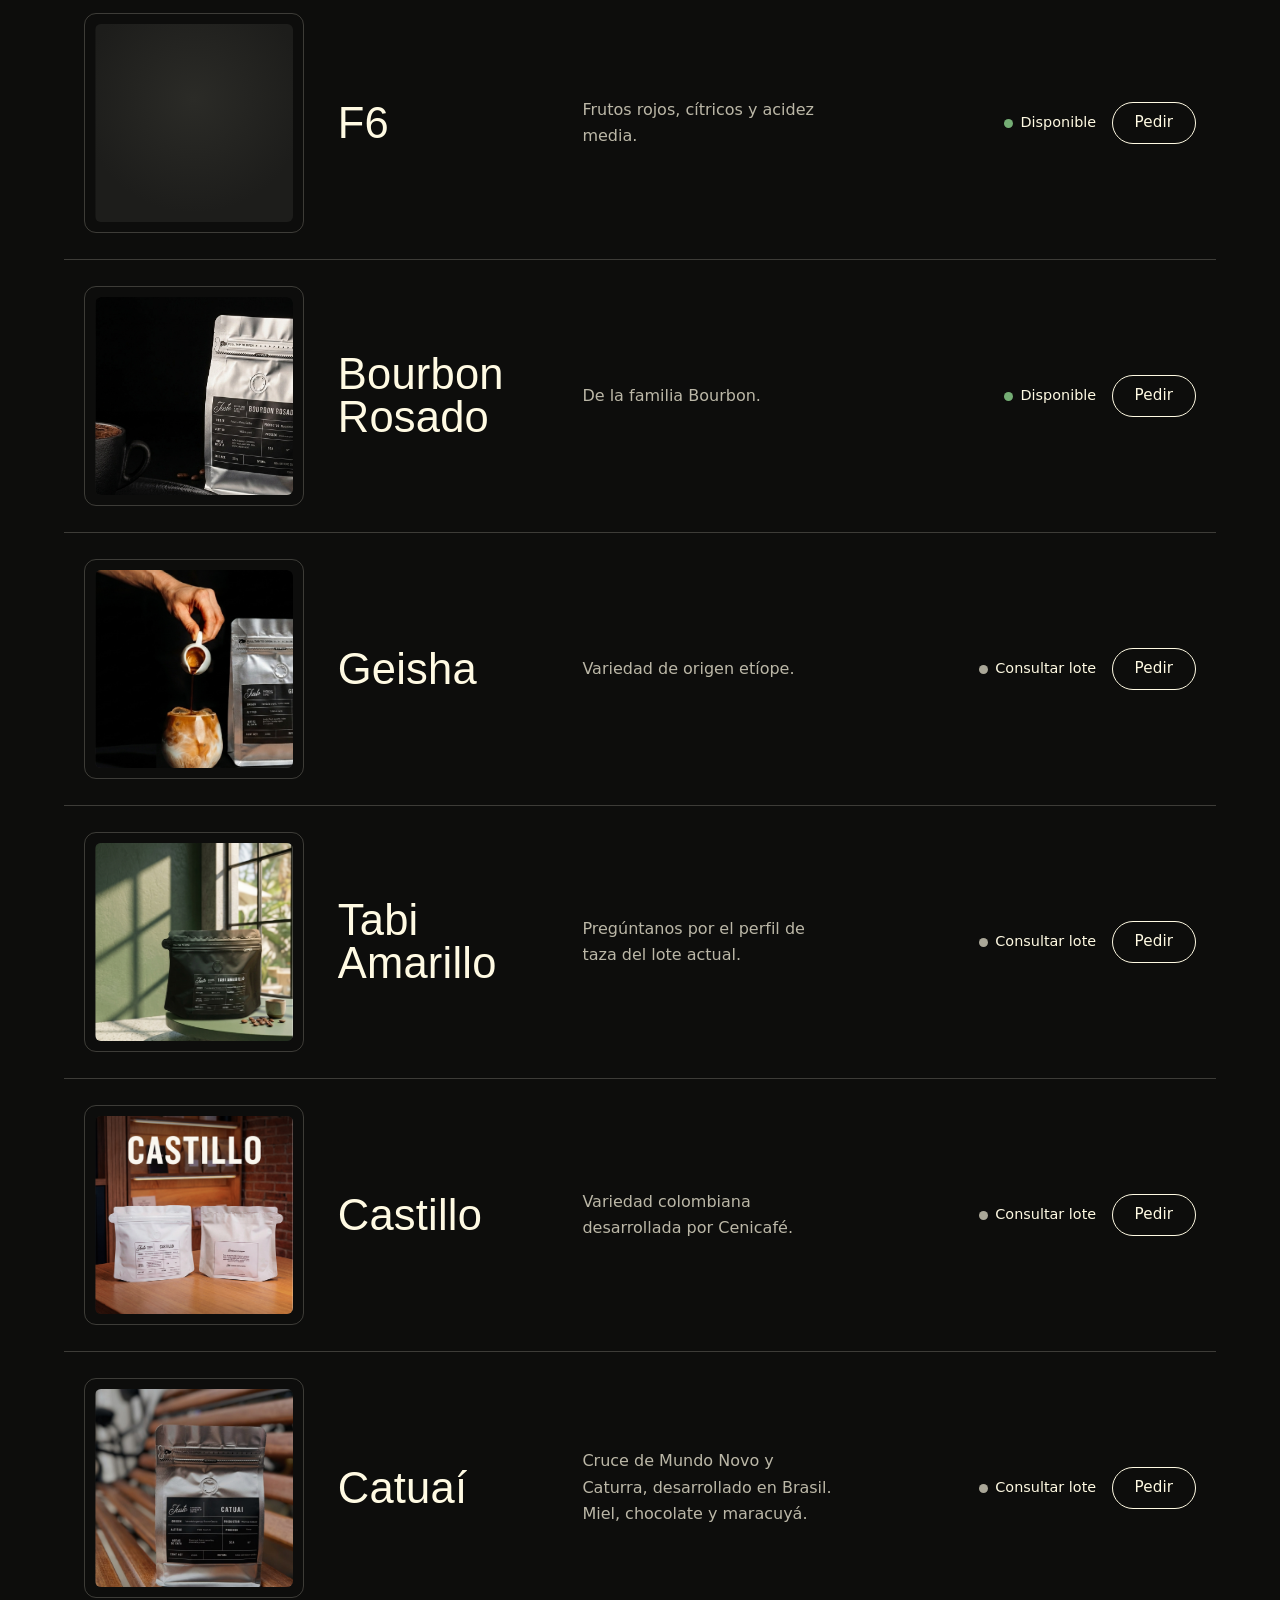
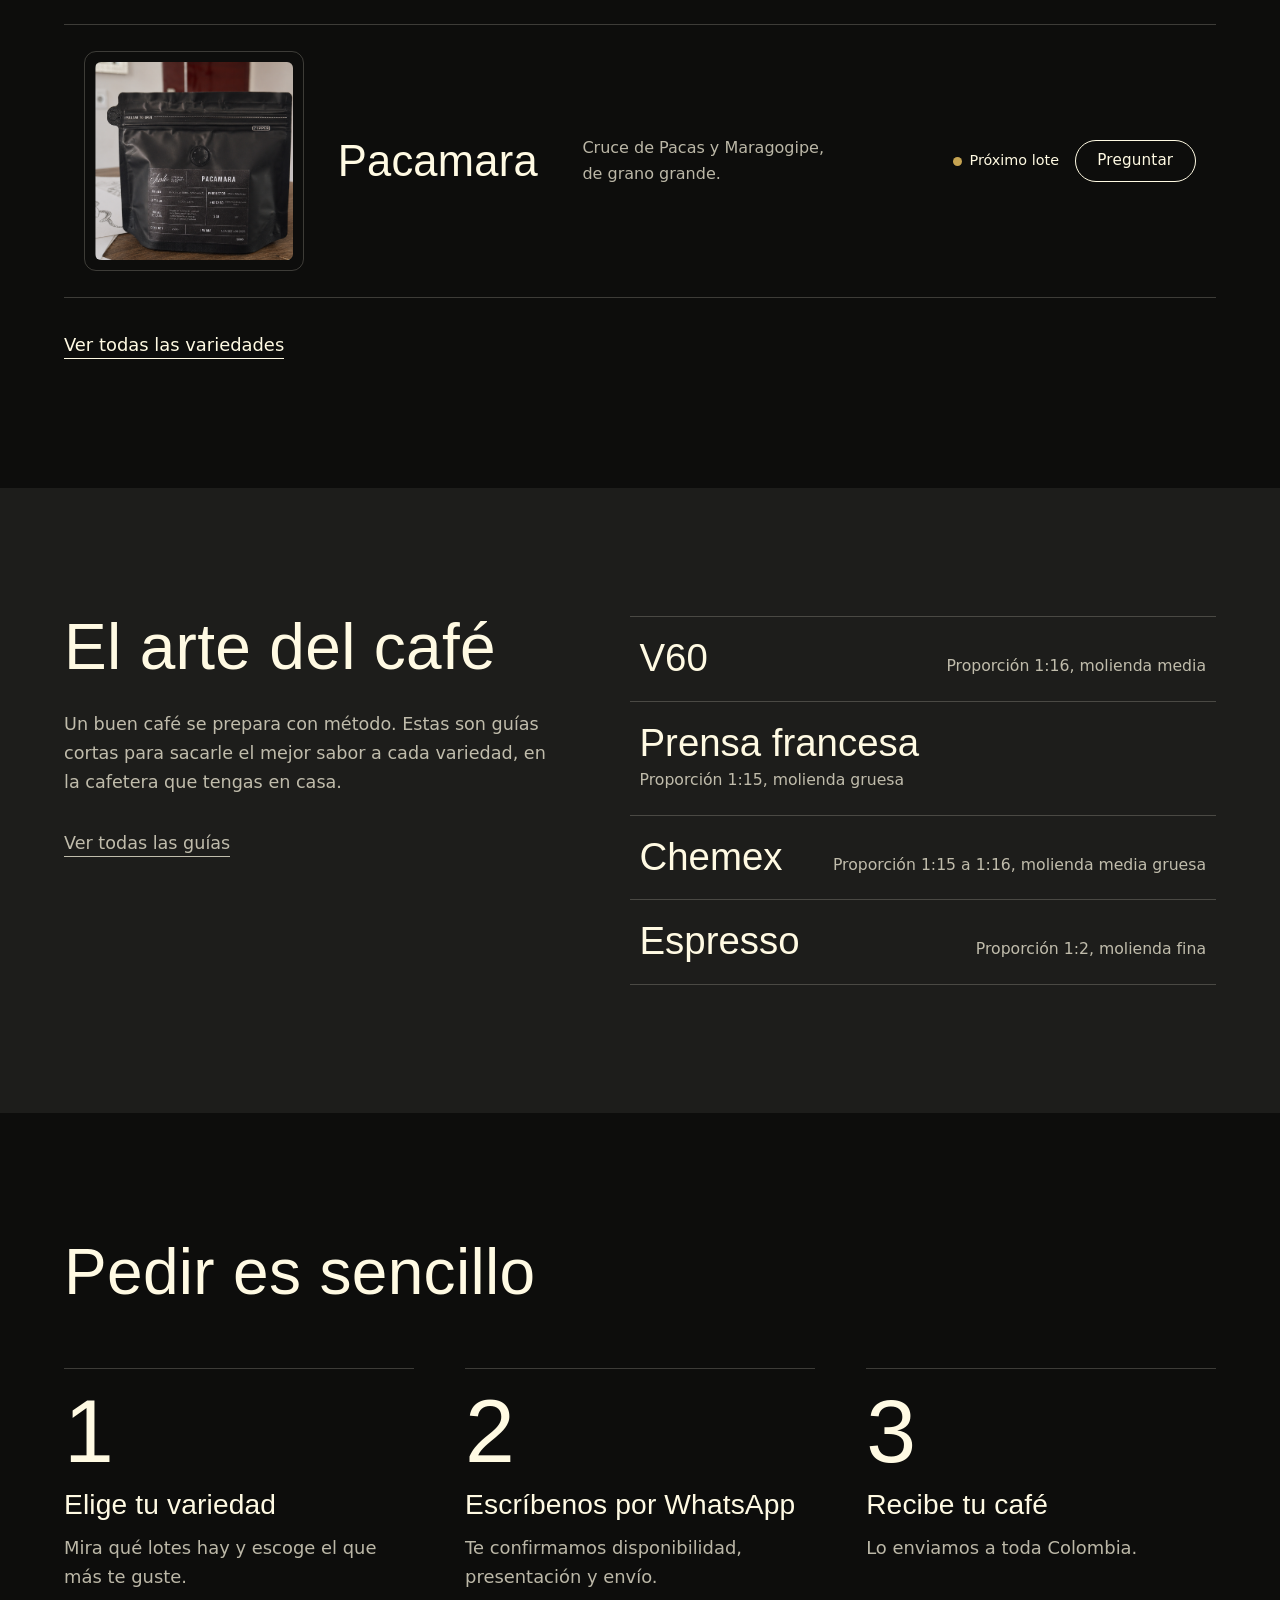
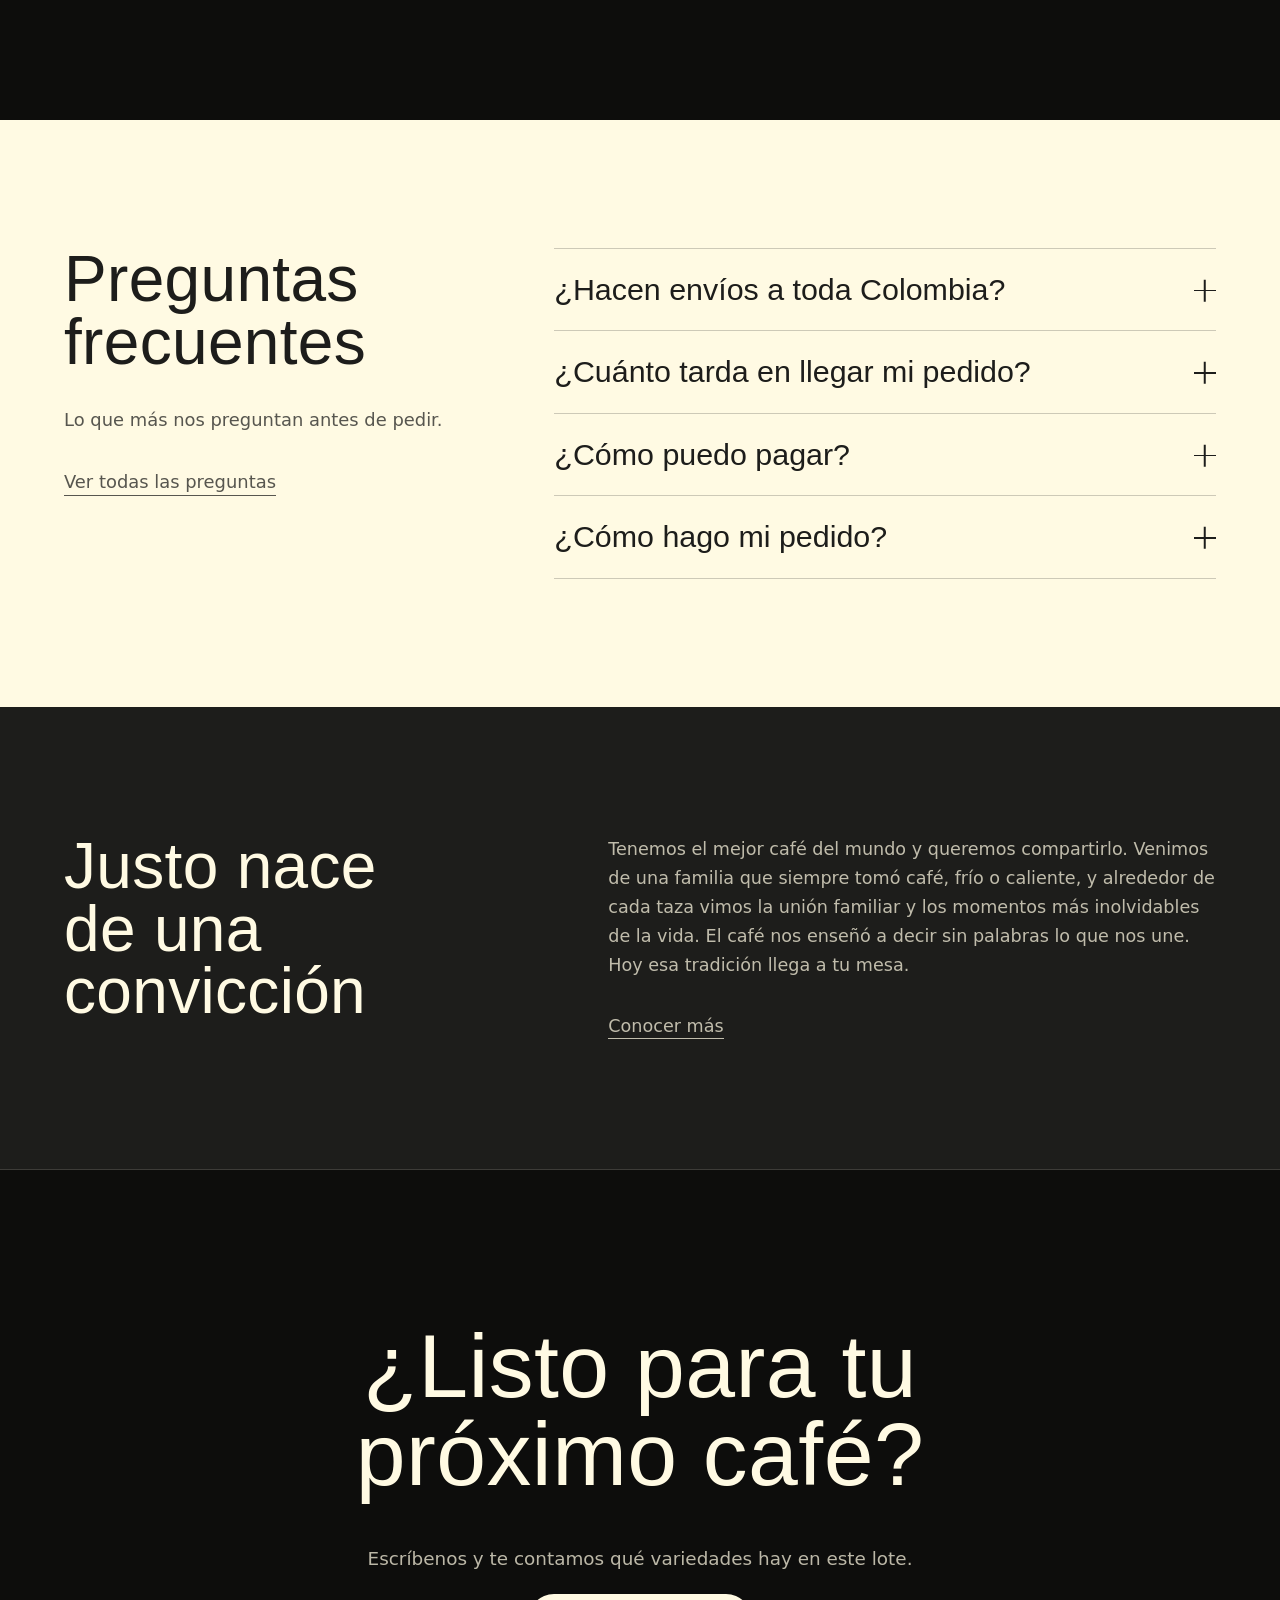
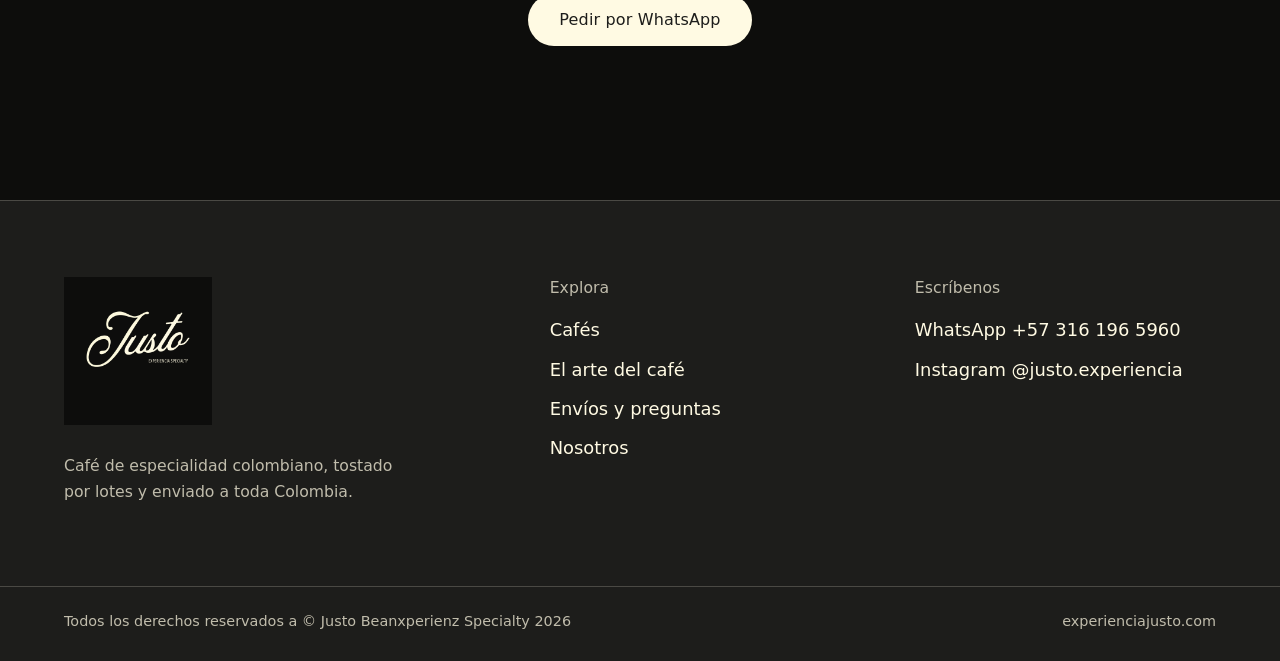
==== commit 68aa0028: "fix: some changes" ====
--- a/index.html
+++ b/index.html
@@ -3,7 +3,7 @@
 <head>
   <meta charset="UTF-8">
   <meta name="viewport" content="width=device-width, initial-scale=1">
-  <title>Café de especialidad en Colombia | Justo Experiencia</title>
+  <title>| Justo Beanxperienz Specialty</title>
   <meta name="description" content="Café de especialidad colombiano de la finca Alejandría, tostado en Macizo y enviado a toda Colombia. Conoce las variedades y haz tu pedido por WhatsApp.">
   <meta name="robots" content="index, follow, max-image-preview:large">
   <link rel="canonical" href="https://experienciajusto.com/">
@@ -11,12 +11,12 @@
   <meta property="og:type" content="website">
   <meta property="og:locale" content="es_CO">
   <meta property="og:site_name" content="Justo Experiencia">
-  <meta property="og:title" content="Café de especialidad en Colombia | Justo Experiencia">
+  <meta property="og:title" content=" | Justo Beanxperienz Specialty">
   <meta property="og:description" content="Café de especialidad colombiano de la finca Alejandría, tostado en Macizo y enviado a toda Colombia. Conoce las variedades y haz tu pedido por WhatsApp.">
   <meta property="og:url" content="https://experienciajusto.com/">
   <meta property="og:image" content="https://experienciajusto.com/img/og-justo.png">
   <meta name="twitter:card" content="summary_large_image">
-  <link rel="icon" href="/img/favicon.jpg" type="image/svg+xml">
+  <link rel="icon" href="/img/logo-crema.png" type="image/svg+xml">
   <link rel="preload" href="/fonts/fonts/Knockout-91.otf" as="font" type="font/otf" crossorigin>
   <link rel="preload" href="/fonts/Figtree-Light.ttf" as="font" type="font/ttf" crossorigin>
   <link rel="stylesheet" href="/css/styles.css?v=1">
@@ -48,11 +48,11 @@
       <img class="hero__marca" src="/img/logo-crema.png" alt="" aria-hidden="true" width="556" height="303">
       <div class="contenedor hero__in">
         <h1>
-          <span class="linea"><span style="--i:0">Café de especialidad</span></span>
-          <span class="linea"><span style="--i:1">colombiano, tostado</span></span>
-          <span class="linea"><span style="--i:2">por lotes</span></span>
+          <span class="linea"><span style="--i:0">Café colombiano de</span></span>
+          <span class="linea"><span style="--i:1">especialidad, seleccionado</span></span>
+          <span class="linea"><span style="--i:2">para disfrutar </span></span>
         </h1>
-        <p class="hero__texto hero__aparece" style="--i:3">Variedades de la finca Alejandría, tostadas en Macizo y enviadas a toda Colombia. Cada lote es limitado y cada variedad tiene su propio carácter.</p>
+        <p class="hero__texto hero__aparece" style="--i:3">Seleccionamos cafés de origen colombiano y los tostamos cuidadosamente en pequeños lotes para llevar a tu hogar, experiencias únicas en cada taza. </p>
         <div class="hero__acciones hero__aparece" style="--i:4">
           <a class="btn btn--crema" href="pages/cafes.html">Ver los cafés</a>
           <a class="btn btn--borde" href="https://wa.me/573161965960?text=Hola%2C%20quiero%20conocer%20los%20caf%C3%A9s%20de%20Justo%20y%20saber%20qu%C3%A9%20variedades%20hay%20disponibles." target="_blank" rel="noopener">Pedir por WhatsApp</a>
@@ -72,11 +72,11 @@
     <section class="seccion t-marca" id="lanzamientos" aria-labelledby="t-lanz">
       <div class="contenedor">
         <div class="seccion__cab">
-          <h2 id="t-lanz" class="reveal">Lanzamientos: dos variedades nuevas</h2>
-          <p class="seccion__intro reveal">Caturra Chiroso y Bourbon Aruzi llegan por primera vez a Justo. Son lotes limitados y, cuando se agotan, toca esperar al siguiente.</p>
+          <h2 id="t-lanz" class="reveal">Lanzamientos: Dos orígenes, una misma experiencia</h2>
+          <p class="seccion__intro reveal">Caturra Chiroso y Castillo lavado llegan por primera vez a Justo. Descubre una experiencia Justo a la medida. </p>
         </div>
         <div class="lanz" data-render="lanzamientos"></div>
-        <noscript><ul class="sin-js"><li>Caturra Chiroso</li><li>Bourbon Aruzi</li></ul><p>Activa JavaScript para ver el estado de cada lote.</p></noscript>
+        <noscript><ul class="sin-js"><li>Caturra Chiroso</li><li>Castillo lavado</li></ul><p>Activa JavaScript para ver el estado de cada lote.</p></noscript>
       </div>
     </section>
 
@@ -84,10 +84,10 @@
       <div class="contenedor">
         <div class="seccion__cab">
           <h2 id="t-var" class="reveal">Nuestras variedades</h2>
-          <p class="seccion__intro reveal">Trabajamos por lotes, así que no todas están disponibles todos los meses. Escríbenos y te decimos cuáles hay hoy.</p>
+          <p class="seccion__intro reveal">Cada lote tiene su momento. Nuestros cafés se producen en cantidades limitadas. Escríbenos y descubre las variedades disponibles para esta temporada.</p>
         </div>
         <ul class="carta" data-render="carta" data-sin-nuevas="true"></ul>
-        <noscript><ul class="sin-js"><li>Papayo</li><li>F6</li><li>Bourbon Rosado</li><li>Geisha</li><li>Tabi Amarillo</li><li>Castillo</li><li>Catuaí</li><li>Pacamara</li></ul><p>Activa JavaScript para ver el estado de cada lote.</p></noscript>
+        <noscript><ul class="sin-js"><li>Papayo</li><li>F6</li><li>Bourbon Rosado</li><li>Geisha</li><li>Tabi Amarillo</li><li>Castillo</li><li>Catuaí</li><li>Pacamara</li><li>Castiilo Lavado x 500gr</li></ul><p>Activa JavaScript para ver el estado de cada lote.</p></noscript>
         <p class="seccion__enlace reveal"><a class="enlace" href="pages/cafes.html">Ver todas las variedades</a></p>
       </div>
     </section>
@@ -146,9 +146,9 @@
 
     <section class="seccion t-marca" id="nosotros" aria-labelledby="t-nos">
       <div class="contenedor nos-breve">
-        <h2 id="t-nos" class="reveal">De la finca a tu taza</h2>
+        <h2 id="t-nos" class="reveal">Justo nace de una convicción</h2>
         <div>
-          <p class="reveal">El café nace en la finca Alejandría y se tuesta en Macizo. Trabajamos por lotes para cuidar cada variedad desde el origen hasta tu taza.</p>
+          <p class="reveal">Tenemos el mejor café del mundo  y queremos compartirlo. Venimos de una familia que siempre tomó café, frío o caliente, y alrededor de cada taza vimos la unión familiar y los momentos más inolvidables de la vida. El café nos enseñó a decir sin palabras lo que nos une. Hoy esa tradición llega a tu mesa.</p>
           <p class="seccion__enlace reveal"><a class="enlace" href="/nosotros/">Conocer más</a></p>
         </div>
       </div>
@@ -182,7 +182,7 @@
       </div>
     </div>
     <div class="contenedor pie__legal">
-      <p>© 2026 Justo Experiencia. Todos los derechos reservados.</p>
+      <p> Todos los derechos reservados a © Justo Beanxperienz Specialty 2026</p>
       <p>experienciajusto.com</p>
     </div>
   </footer>
--- a/css/styles.css
+++ b/css/styles.css
@@ -21,19 +21,19 @@
    ============================================================ */
 
 /* ---------- 1. Tipografías y variables ---------- */
-@font-face { font-family: "Knockout"; src: url("/fonts/fonts/Knockout-91.otf") format("otf"); font-weight: 400; font-display: swap; }
-@font-face { font-family: "Figtree"; src: url("/fonts/Figtree-Light.ttf") format("ttf"); font-weight: 300; font-display: swap; }
-@font-face { font-family: "Figtree"; src: url("/fonts/figtree-regular.ttf") format("ttf"); font-weight: 400; font-display: swap; }
-@font-face { font-family: "Figtree"; src: url("/fonts/figtree-medium.ttf") format("ttf"); font-weight: 500; font-display: swap; }
-@font-face { font-family: "Figtree"; src: url("/fonts/figtree-semibold.ttf") format("ttf"); font-weight: 600; font-display: swap; }
+@font-face { font-family: "Knockout"; src: url("/fonts/knockout-91.woff2") format("woff2"); font-weight: 400; font-display: swap; }
+@font-face { font-family: "Figtree"; src: url("/fonts/figtree-light.woff2") format("woff2"); font-weight: 300; font-display: swap; }
+@font-face { font-family: "Figtree"; src: url("/fonts/figtree-regular.woff2") format("woff2"); font-weight: 400; font-display: swap; }
+@font-face { font-family: "Figtree"; src: url("/fonts/figtree-medium.woff2") format("woff2"); font-weight: 500; font-display: swap; }
+@font-face { font-family: "Figtree"; src: url("/fonts/figtree-semibold.woff2") format("woff2"); font-weight: 600; font-display: swap; }
 
 :root {
   --negro: #0d0d0c;          /* fondo de la página principal */
   --negro-marca: #1d1d1b;    /* negro del logo, para superficies */
-  --crema: #fdf9dd;          /* crema del logo */
+  --crema: #fffae3;          /* crema del logo */
   --blanco: #ffffff;
 
-  --f-titulo: "Knockout-91", sans-serif ;
+  --f-titulo: "Knockout", "Arial Narrow", "Helvetica Neue", Arial, sans-serif;
   --f-texto: "Figtree", system-ui, -apple-system, "Segoe UI", Roboto, sans-serif;
 
   --margen: clamp(20px, 5vw, 72px);
@@ -199,40 +199,50 @@
 
 /* ---------- 8. Lanzamientos ---------- */
 .lanz { display: grid; grid-template-columns: repeat(2, 1fr); gap: clamp(16px, 2.4vw, 32px); }
-.panel { display: flex; flex-direction: column; background: var(--negro); border-radius: 8px; overflow: hidden; }
-.panel__media { aspect-ratio: 5 / 4; }
-.panel__cuerpo { padding: clamp(24px, 3vw, 40px); display: flex; flex-direction: column; gap: 0.4rem; flex: 1; }
+.panel { display: flex; flex-direction: column; background: var(--negro); border-radius: 10px; padding: clamp(12px, 1.4vw, 18px); }
+.panel__media { width: 100%; aspect-ratio: 1 / 1; }
+.panel__cuerpo { padding: clamp(20px, 2.4vw, 32px) clamp(6px, 1vw, 14px) clamp(8px, 1vw, 14px); display: flex; flex-direction: column; gap: 0.4rem; flex: 1; }
 .panel__cuerpo h3 { font-size: clamp(2.2rem, 4.4vw, 3.8rem); margin: 0; }
 .panel__cuerpo p { color: var(--tx2); margin: 0 0 1.2rem; }
 .panel__cuerpo .btn { align-self: flex-start; margin-top: auto; }
 
-.media { position: relative; overflow: hidden; background: radial-gradient(circle at 50% 38%, #2b2b27 0%, #1d1d1b 72%); }
-.media img { position: absolute; inset: 6%; width: 88%; height: 88%; object-fit: contain; opacity: 0; transition: opacity 0.6s var(--ease), transform 0.9s var(--ease); }
+/* ---------- Marco con imagen (lanzamientos y carta) ----------
+   .media         marco exterior (línea fina)
+   .media__lienzo ventana donde se ve la foto
+   La foto es más alta que la ventana (120%) para que se mueva con el scroll. */
+.media { position: relative; flex-shrink: 0; border: 1px solid var(--linea); border-radius: 12px; }
+.media__lienzo {
+  position: absolute; inset: 10px; overflow: hidden; border-radius: 6px;
+  background: radial-gradient(circle at 50% 38%, #2b2b27 0%, #1d1d1b 72%);
+}
+.media img {
+  position: absolute; left: 0; top: -10%; width: 100%; height: 120%; object-fit: cover; opacity: 0;
+  scale: 1.12; translate: 0 calc(var(--py, 0) * 1%);
+  transition: opacity 0.7s var(--ease), scale 1.6s var(--ease);
+}
 .media.ok img { opacity: 1; }
 .media__ph {
   position: absolute; inset: 0; display: grid; place-items: center; padding: 1rem; text-align: center;
   font-family: var(--f-titulo); font-size: clamp(1.6rem, 3vw, 2.6rem); line-height: 1; color: rgba(255, 250, 227, 0.22);
 }
 .media.ok .media__ph { opacity: 0; }
-.panel:hover .media img { transform: scale(1.04); }
 
 .badge {
   display: inline-block; padding: 0.3em 0.9em; border-radius: 999px; font: 500 0.85rem/1.2 var(--f-texto);
-  background: var(--inv-bg); color: var(--inv-tx); vertical-align: middle;
-}
-.panel .badge { position: absolute; top: 18px; left: 18px; z-index: 2; }
+  background: var(--tx); color: var(--bg); vertical-align: middle;
+}
+.panel .badge { position: absolute; top: 22px; left: 22px; z-index: 2; }
 
 /* ---------- 9. Carta de variedades ---------- */
 .carta { border-bottom: 1px solid var(--linea); }
 .fila {
-  display: grid; grid-template-columns: 96px minmax(0, 1.2fr) minmax(0, 1.4fr) auto; gap: clamp(16px, 2.4vw, 36px);
+  display: grid; grid-template-columns: 220px minmax(0, 1.1fr) minmax(0, 1.3fr) 330px; gap: clamp(20px, 2.6vw, 44px);
   align-items: center; padding: 26px clamp(10px, 1.6vw, 24px); border-top: 1px solid var(--linea);
   transition: background-color 0.4s var(--ease), color 0.4s var(--ease);
 }
 .fila:hover { background: var(--inv-bg); color: var(--inv-tx); }
-.fila .media { width: 96px; height: 96px; border-radius: 6px; }
-.fila .media img { inset: 4%; width: 92%; height: 92%; }
-.fila .media__ph { font-size: 0.95rem; line-height: 1.05; }
+.fila .media { width: 220px; aspect-ratio: 1 / 1; }
+.fila .media__ph { font-size: 1.5rem; }
 
 .fila__nombre { display: flex; flex-wrap: wrap; align-items: center; gap: 0.5rem 0.9rem; }
 .fila__nombre h3 { font-size: clamp(1.9rem, 3.4vw, 3rem); margin: 0; }
@@ -240,6 +250,7 @@
 .fila:hover .fila__linea { color: var(--inv-tx); }
 .fila .badge { font-size: 0.8rem; }
 .fila:hover .badge { background: var(--inv-tx); color: var(--inv-bg); }
+.fila:hover .media { border-color: color-mix(in srgb, var(--inv-tx) 30%, transparent); }
 
 .fila__acciones { display: flex; align-items: center; gap: 1rem; justify-content: flex-end; }
 .estado { font-size: 0.9rem; font-weight: 500; display: inline-flex; align-items: center; gap: 0.5em; white-space: nowrap; }
@@ -251,11 +262,15 @@
 .t-crema .estado--disponible::before { background: #3d8a3d; }
 .t-crema .estado--proximo::before { background: #b08a1f; }
 .t-crema .estado--agotado::before { background: #b04a3a; }
+.fila:hover .estado--consultar::before { background: var(--inv-tx); opacity: 0.55; }
 
 .fila .btn { background: transparent; color: inherit; border-color: currentColor; padding: 0.8em 1.4em; font-size: 0.95rem; }
 .fila:hover .btn { background: var(--inv-tx); color: var(--inv-bg); border-color: var(--inv-tx); }
 
 .carta__vacio { padding: 2rem 0; color: var(--tx2); }
+
+/* La foto se acerca un poco al pasar el cursor */
+.panel:hover .media img, .fila:hover .media img { scale: 1.05; }
 
 /* ---------- 10. Arte del café ---------- */
 .arte { display: grid; grid-template-columns: 1fr 1.2fr; gap: clamp(32px, 6vw, 96px); align-items: start; }
@@ -358,6 +373,15 @@
 .js .hero__marca { opacity: 0; transition: opacity 2.4s var(--ease) 0.4s; }
 .js .cargado .hero__marca { opacity: 0.06; }
 
+/* Marcos de imagen: el marco aparece, la foto se revela de abajo hacia arriba y se acerca al entrar */
+.js .reveal .media { border-color: transparent; transition: border-color 0.9s var(--ease) 0.1s; }
+.js .reveal.visible .media { border-color: var(--linea); }
+.js .reveal .media__lienzo { clip-path: inset(0 0 100% 0); transition: clip-path 1.3s var(--ease) 0.15s; }
+.js .reveal.visible .media__lienzo { clip-path: inset(0); }
+.js .reveal.visible .media img { scale: 1; }
+.panel:hover .media img, .fila:hover .media img { scale: 1.05; }
+.js .reveal.fila { transition: opacity 0.9s var(--ease), transform 0.9s var(--ease), background-color 0.4s var(--ease), color 0.4s var(--ease); transition-delay: var(--d, 0s), var(--d, 0s), 0s, 0s; }
+
 /* Aparición suave de las secciones al hacer scroll */
 .js .reveal { opacity: 0; transform: translateY(18px); transition: opacity 0.9s var(--ease), transform 0.9s var(--ease); transition-delay: var(--d, 0s); }
 .js .reveal.visible { opacity: 1; transform: none; }
@@ -367,10 +391,16 @@
   *, *::before, *::after { transition-duration: 0.01ms !important; transition-delay: 0s !important; animation: none !important; }
   .js .hero h1 .linea > span, .js .hero__aparece, .js .reveal { transform: none !important; opacity: 1 !important; }
   .js .hero__marca { opacity: 0.06 !important; }
+  .js .reveal .media__lienzo { clip-path: none !important; }
+  .media img { scale: 1 !important; translate: none !important; }
 }
 
 /* ---------- 14. Responsive ---------- */
 @media (max-width: 1000px) {
+  .fila { grid-template-columns: 200px minmax(0, 1fr); row-gap: 0.8rem; align-items: start; }
+  .fila .media { width: 200px; grid-row: 1 / span 3; }
+  .fila__nombre, .fila__linea, .fila__acciones { grid-column: 2; }
+  .fila__acciones { justify-content: flex-start; flex-wrap: wrap; }
   .franja__grid { grid-template-columns: repeat(2, 1fr); }
   .faq-bloque, .arte, .dos-col, .nos-breve, .metodo { grid-template-columns: 1fr; }
   .faq-bloque__cab { position: static; }
@@ -393,14 +423,15 @@
 }
 
 @media (max-width: 720px) {
-  .fila { grid-template-columns: 72px minmax(0, 1fr); row-gap: 0.7rem; align-items: start; }
-  .fila .media { width: 72px; height: 72px; grid-row: 1 / span 3; }
-  .fila__nombre, .fila__linea, .fila__acciones { grid-column: 2; }
-  .fila__acciones { justify-content: space-between; flex-wrap: wrap; }
+  .fila { grid-template-columns: 1fr; row-gap: 0.9rem; padding-inline: 0; }
+  .fila .media { width: 100%; aspect-ratio: 4 / 3; grid-row: auto; }
+  .fila__nombre, .fila__linea, .fila__acciones { grid-column: 1; }
+  .fila__acciones { justify-content: space-between; }
   .fila:hover { background: transparent; color: inherit; }
   .fila:hover .fila__linea { color: var(--tx2); }
   .fila:hover .btn { background: transparent; color: inherit; border-color: currentColor; }
-  .fila:hover .badge { background: var(--inv-bg); color: var(--inv-tx); }
+  .fila:hover .badge { background: var(--tx); color: var(--bg); }
+  .fila:hover .media { border-color: var(--linea); }
   .metodo__datos { grid-template-columns: repeat(2, 1fr); }
   .flotante { font-size: 0.9rem; padding: 0.85em 1.2em; }
 }
@@ -409,4 +440,4 @@
   .franja__grid { grid-template-columns: 1fr; }
   .pie__grid { grid-template-columns: 1fr; }
   .hero__acciones .btn { flex: 1 1 100%; }
-}+}
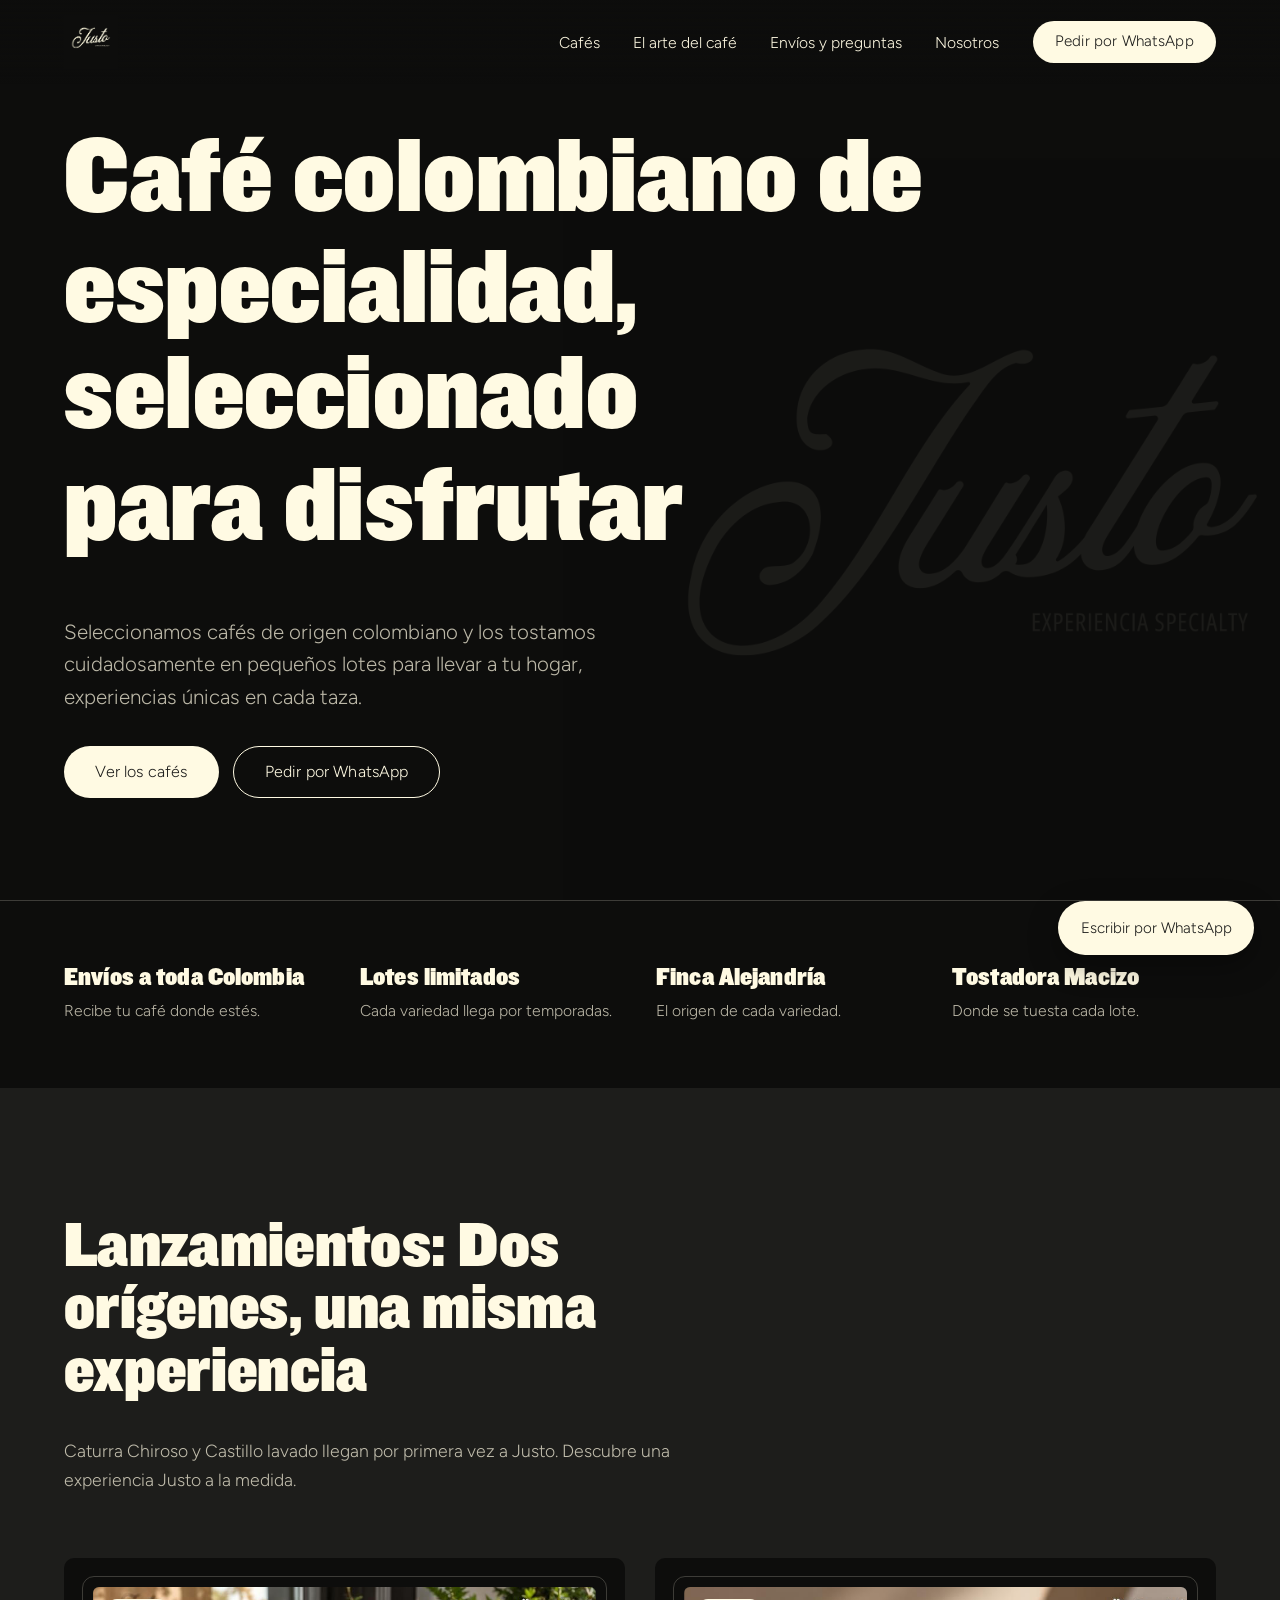
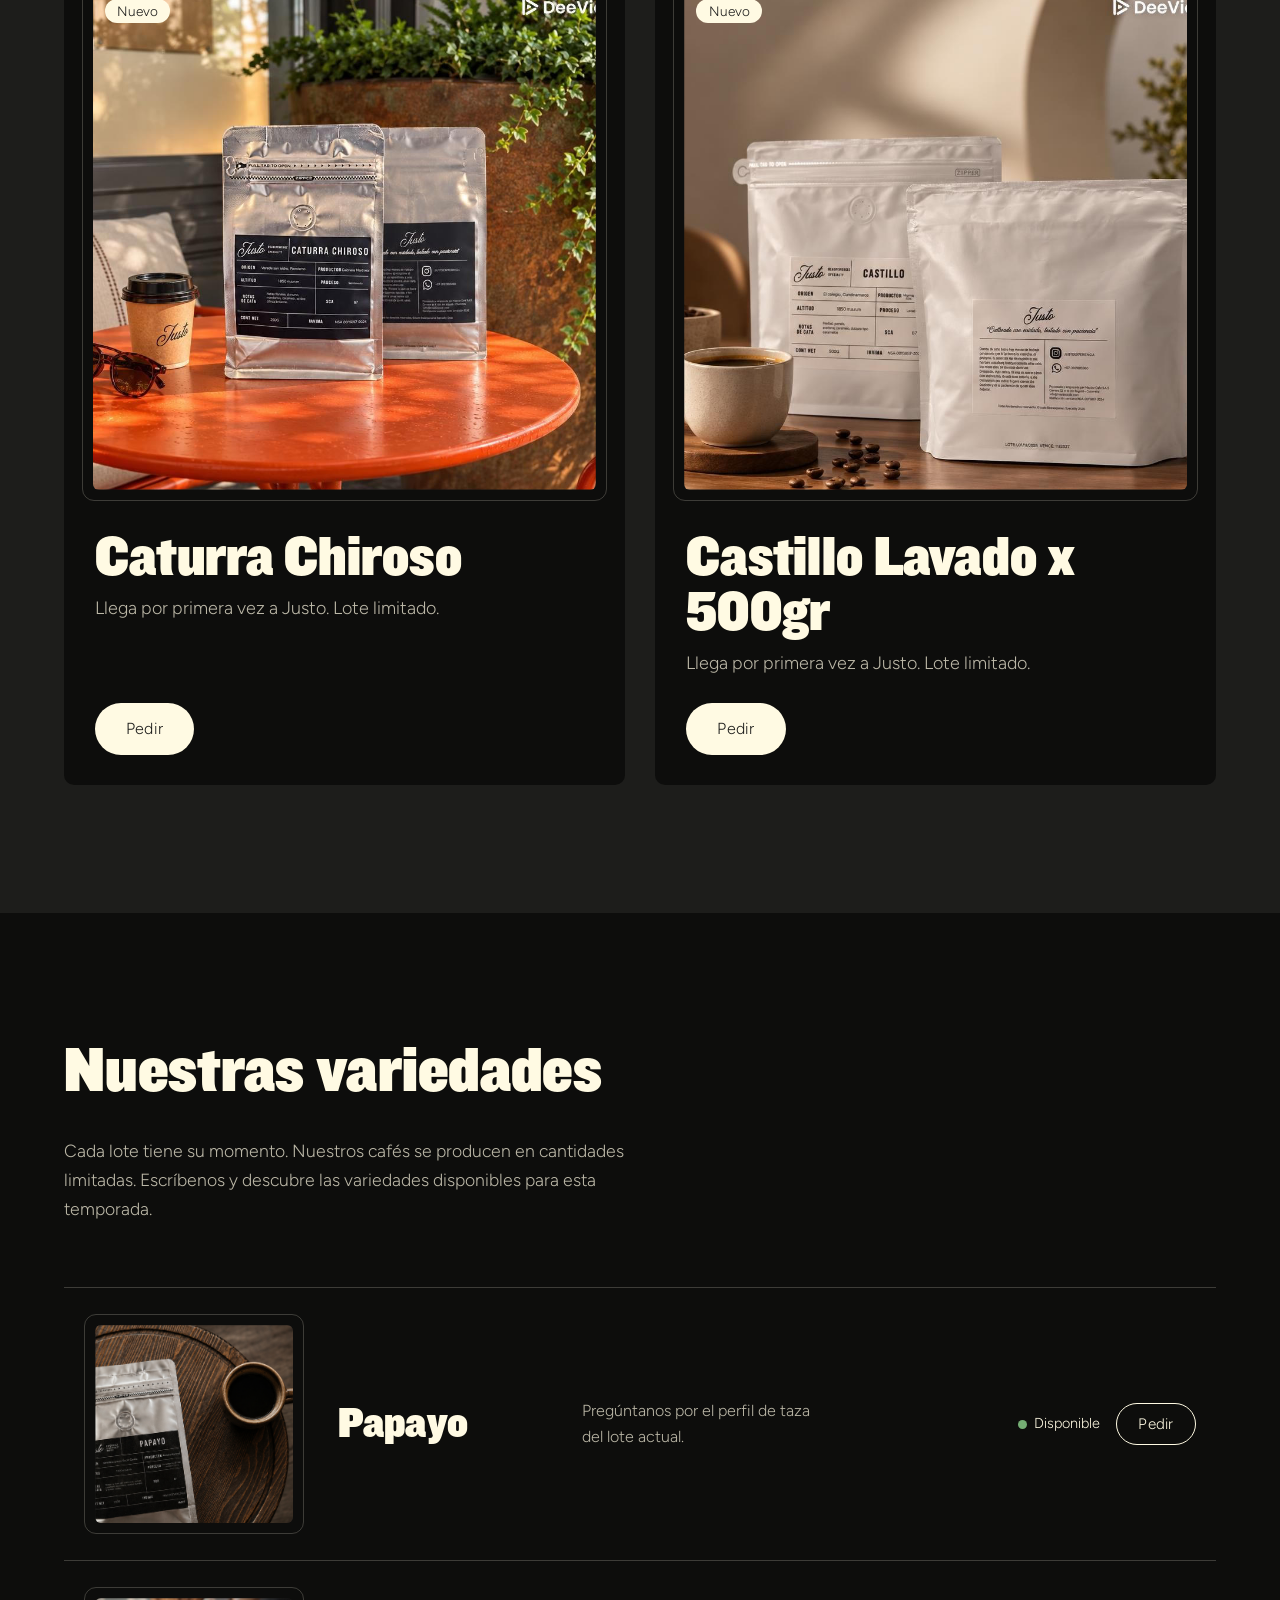
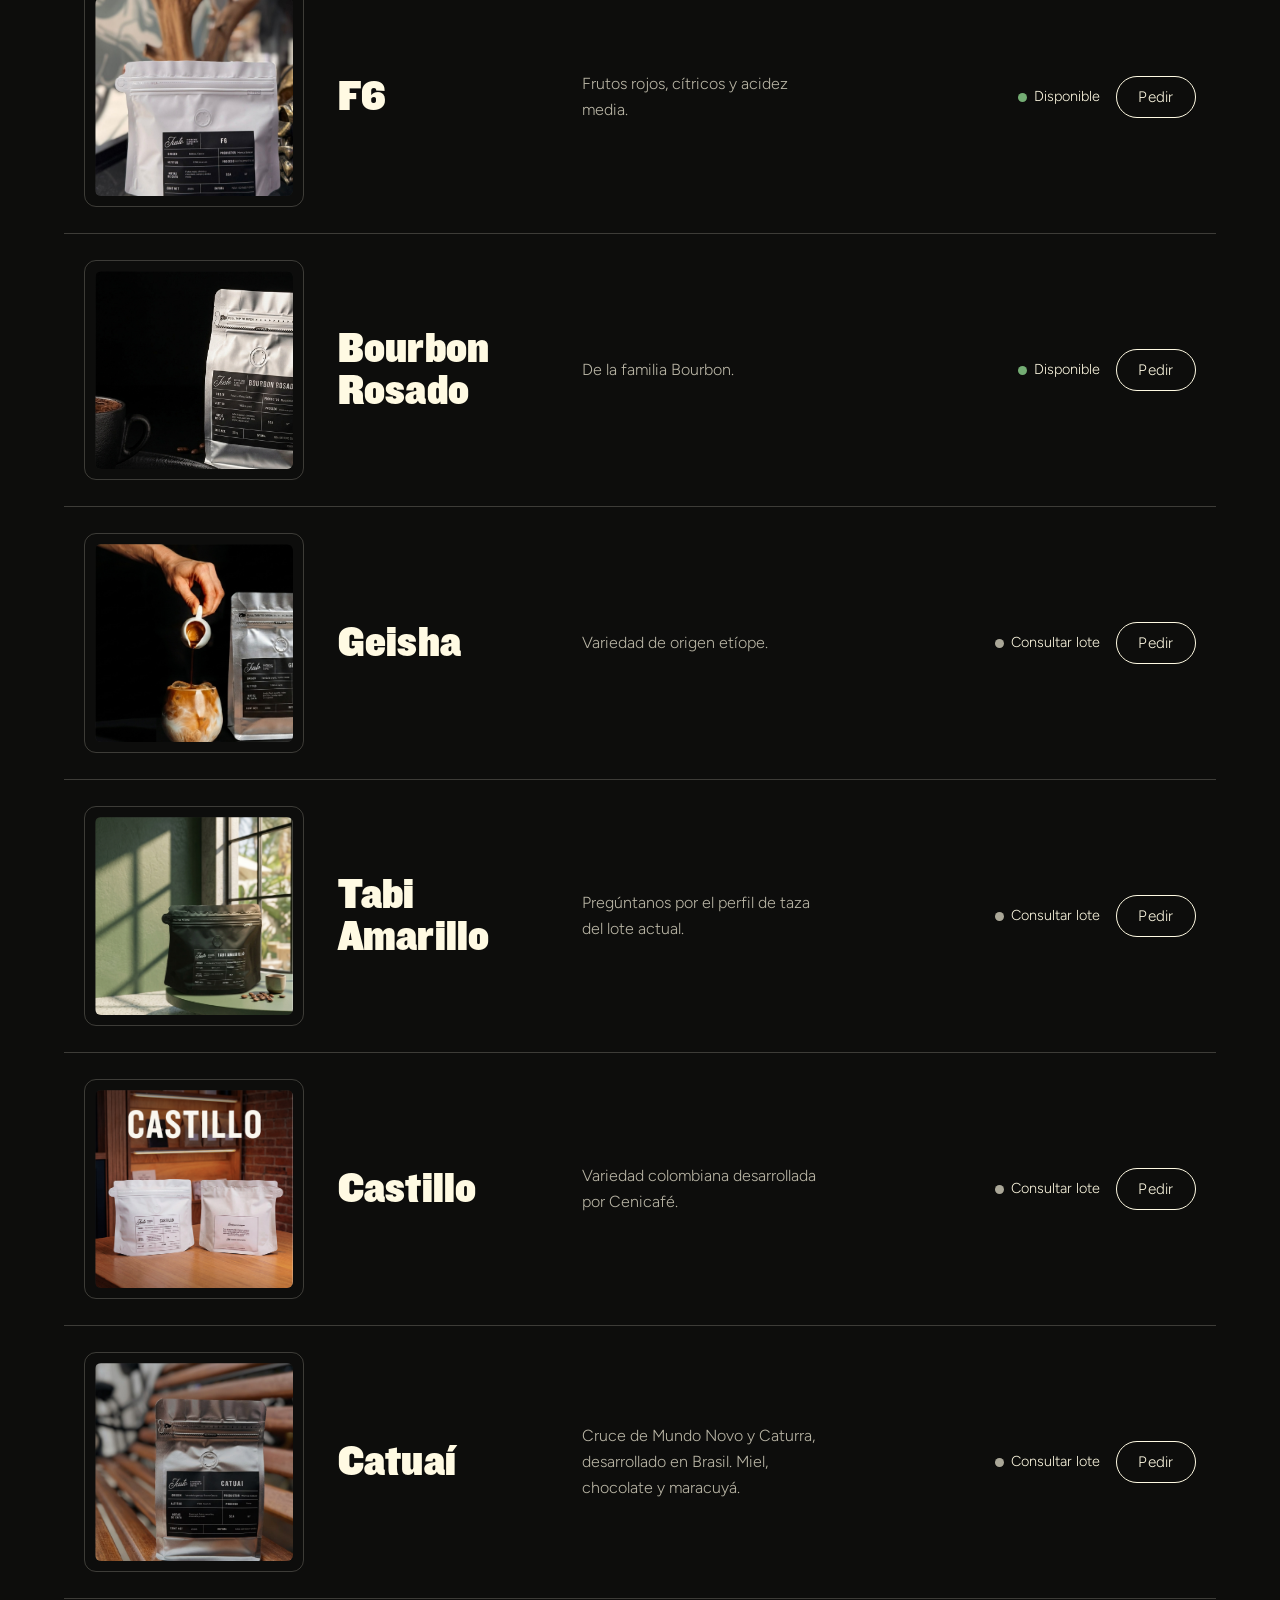
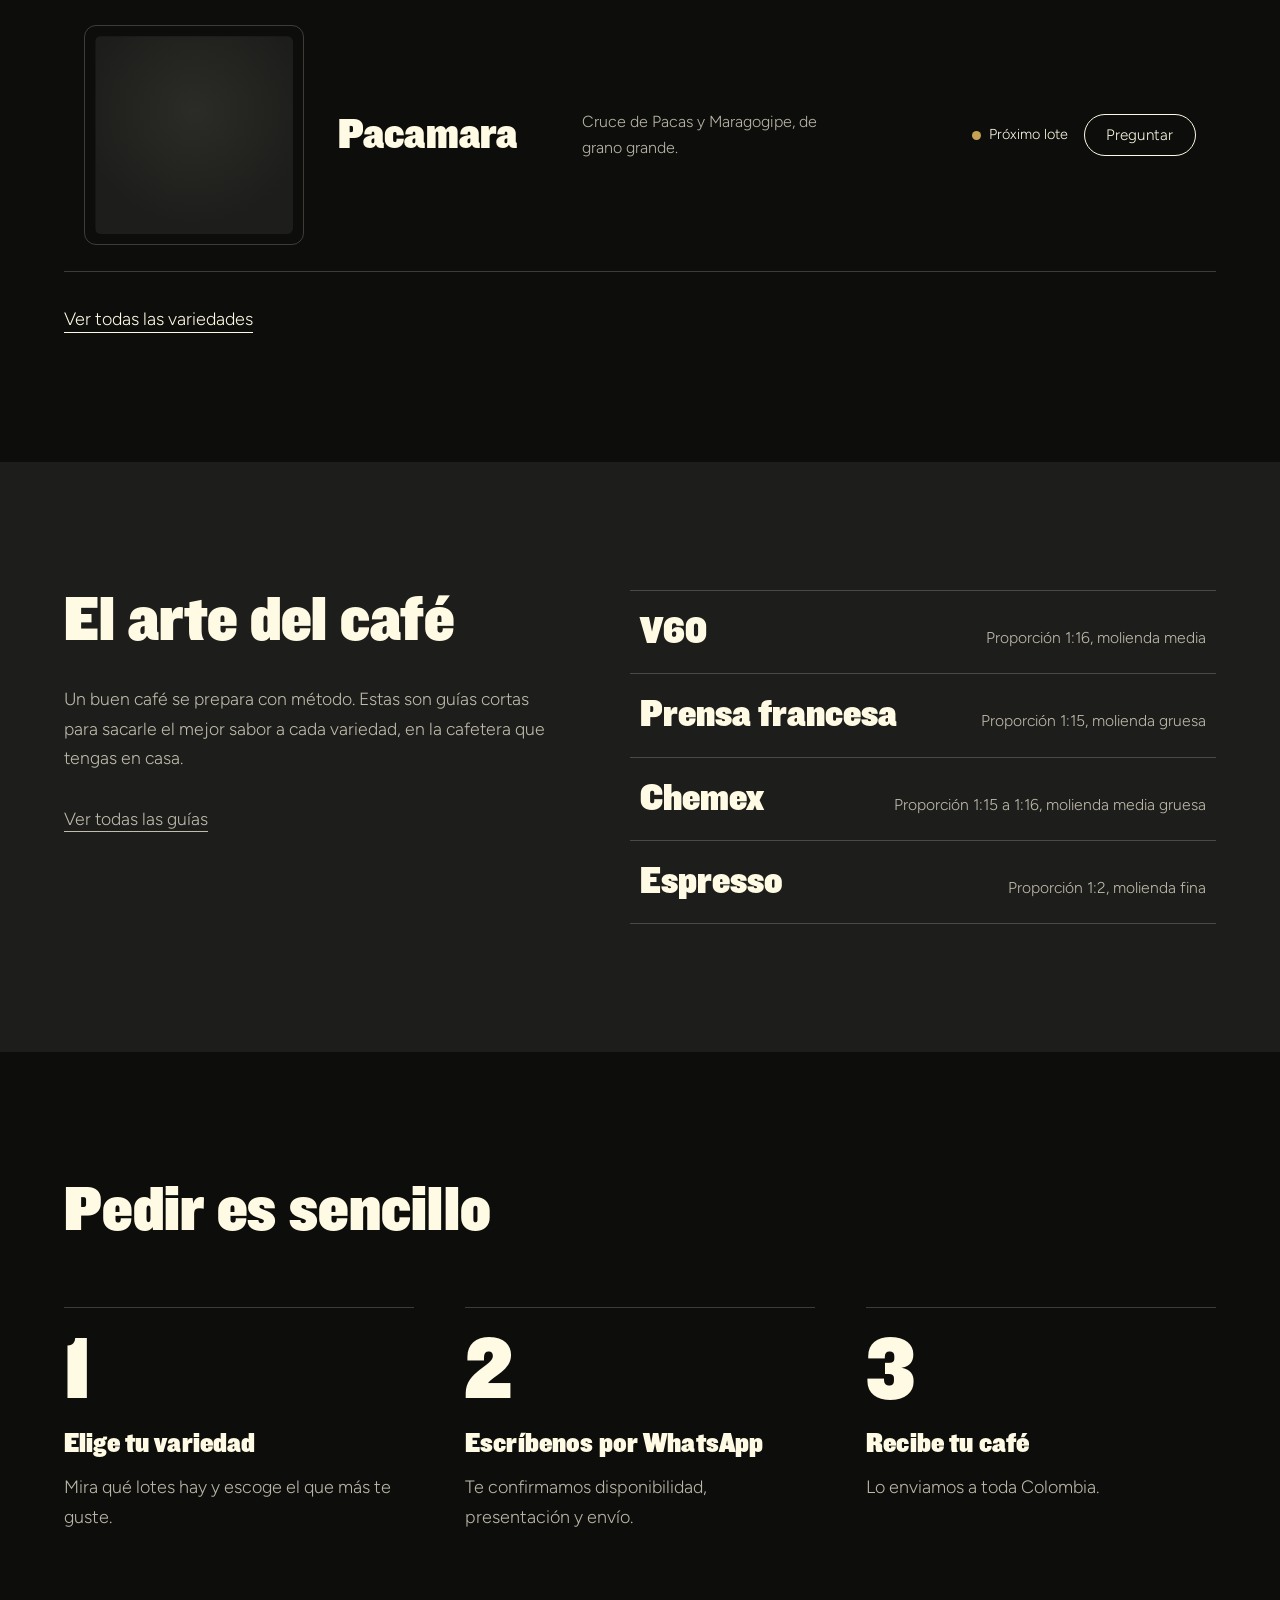
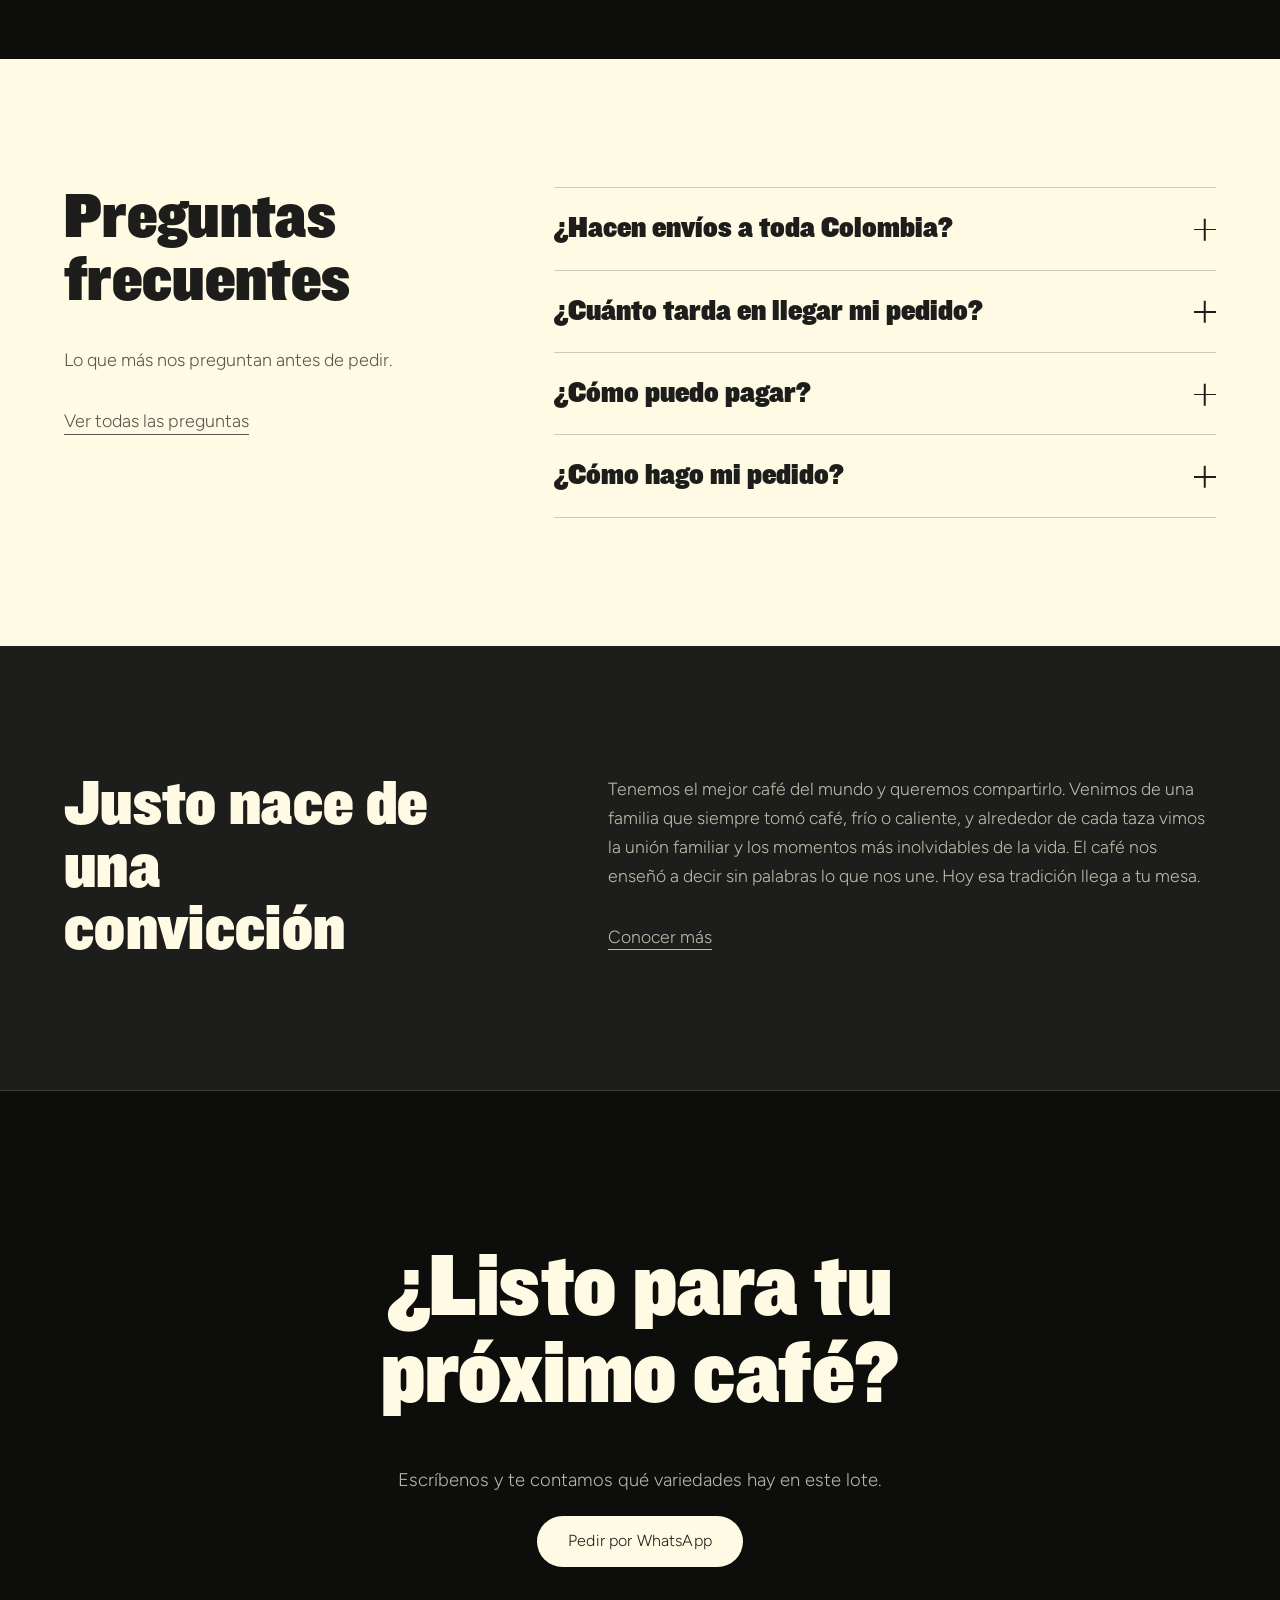
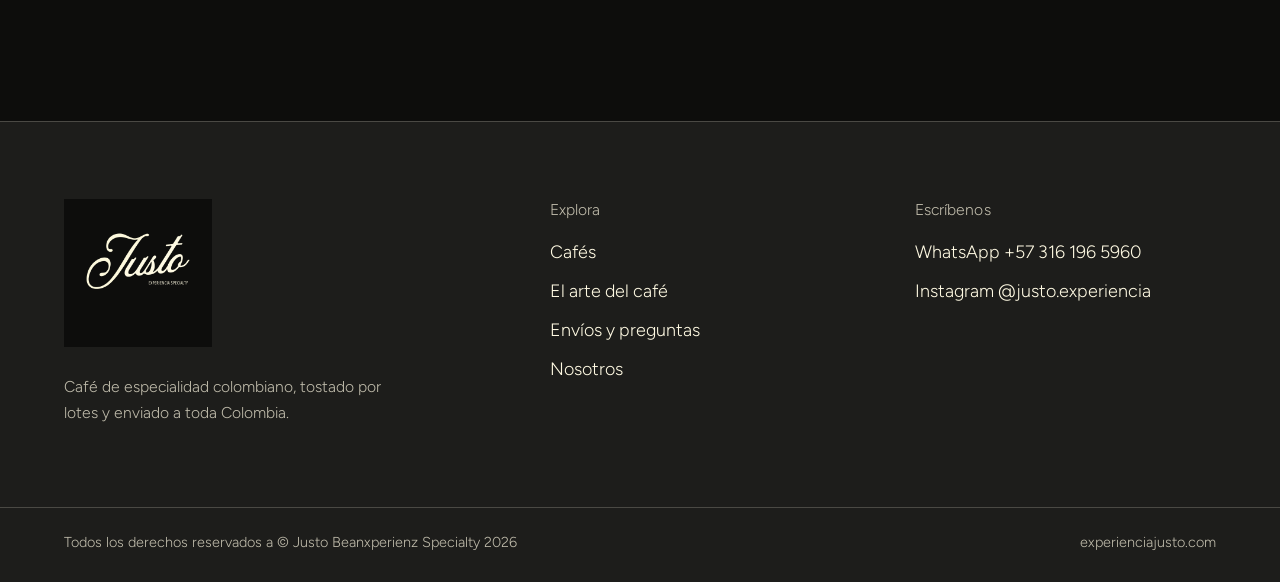
==== commit 682e3720: "fix: changes on fonts" ====
--- a/index.html
+++ b/index.html
@@ -16,7 +16,7 @@
   <meta property="og:url" content="https://experienciajusto.com/">
   <meta property="og:image" content="https://experienciajusto.com/img/og-justo.png">
   <meta name="twitter:card" content="summary_large_image">
-  <link rel="icon" href="/img/logo-crema.png" type="image/svg+xml">
+  <link rel="icon" href="./img/og-justo.png" type="image/svg+xml">
   <link rel="preload" href="/fonts/fonts/Knockout-91.otf" as="font" type="font/otf" crossorigin>
   <link rel="preload" href="/fonts/Figtree-Light.ttf" as="font" type="font/ttf" crossorigin>
   <link rel="stylesheet" href="/css/styles.css?v=1">
--- a/css/styles.css
+++ b/css/styles.css
@@ -21,11 +21,11 @@
    ============================================================ */
 
 /* ---------- 1. Tipografías y variables ---------- */
-@font-face { font-family: "Knockout"; src: url("/fonts/knockout-91.woff2") format("woff2"); font-weight: 400; font-display: swap; }
-@font-face { font-family: "Figtree"; src: url("/fonts/figtree-light.woff2") format("woff2"); font-weight: 300; font-display: swap; }
-@font-face { font-family: "Figtree"; src: url("/fonts/figtree-regular.woff2") format("woff2"); font-weight: 400; font-display: swap; }
-@font-face { font-family: "Figtree"; src: url("/fonts/figtree-medium.woff2") format("woff2"); font-weight: 500; font-display: swap; }
-@font-face { font-family: "Figtree"; src: url("/fonts/figtree-semibold.woff2") format("woff2"); font-weight: 600; font-display: swap; }
+@font-face { font-family: "Knockout"; src: url("../fonts/Knockout-91.otf") format("opentype"); font-weight: 400; font-display: swap; }
+@font-face { font-family: "Figtree"; src: url("../fonts/Figtree-Light.ttf") format("truetype"); font-weight: 300; font-display: swap; }
+@font-face { font-family: "Figtree"; src: url("../fonts/Figtree-Light.ttf") format("truetype"); font-weight: 400; font-display: swap; }
+@font-face { font-family: "Figtree"; src: url("../fonts/Figtree-Light.ttf") format("truetype"); font-weight: 500; font-display: swap; }
+@font-face { font-family: "Figtree"; src: url("../fonts/Figtree-Light.ttf") format("truetype"); font-weight: 600; font-display: swap; }
 
 :root {
   --negro: #0d0d0c;          /* fondo de la página principal */
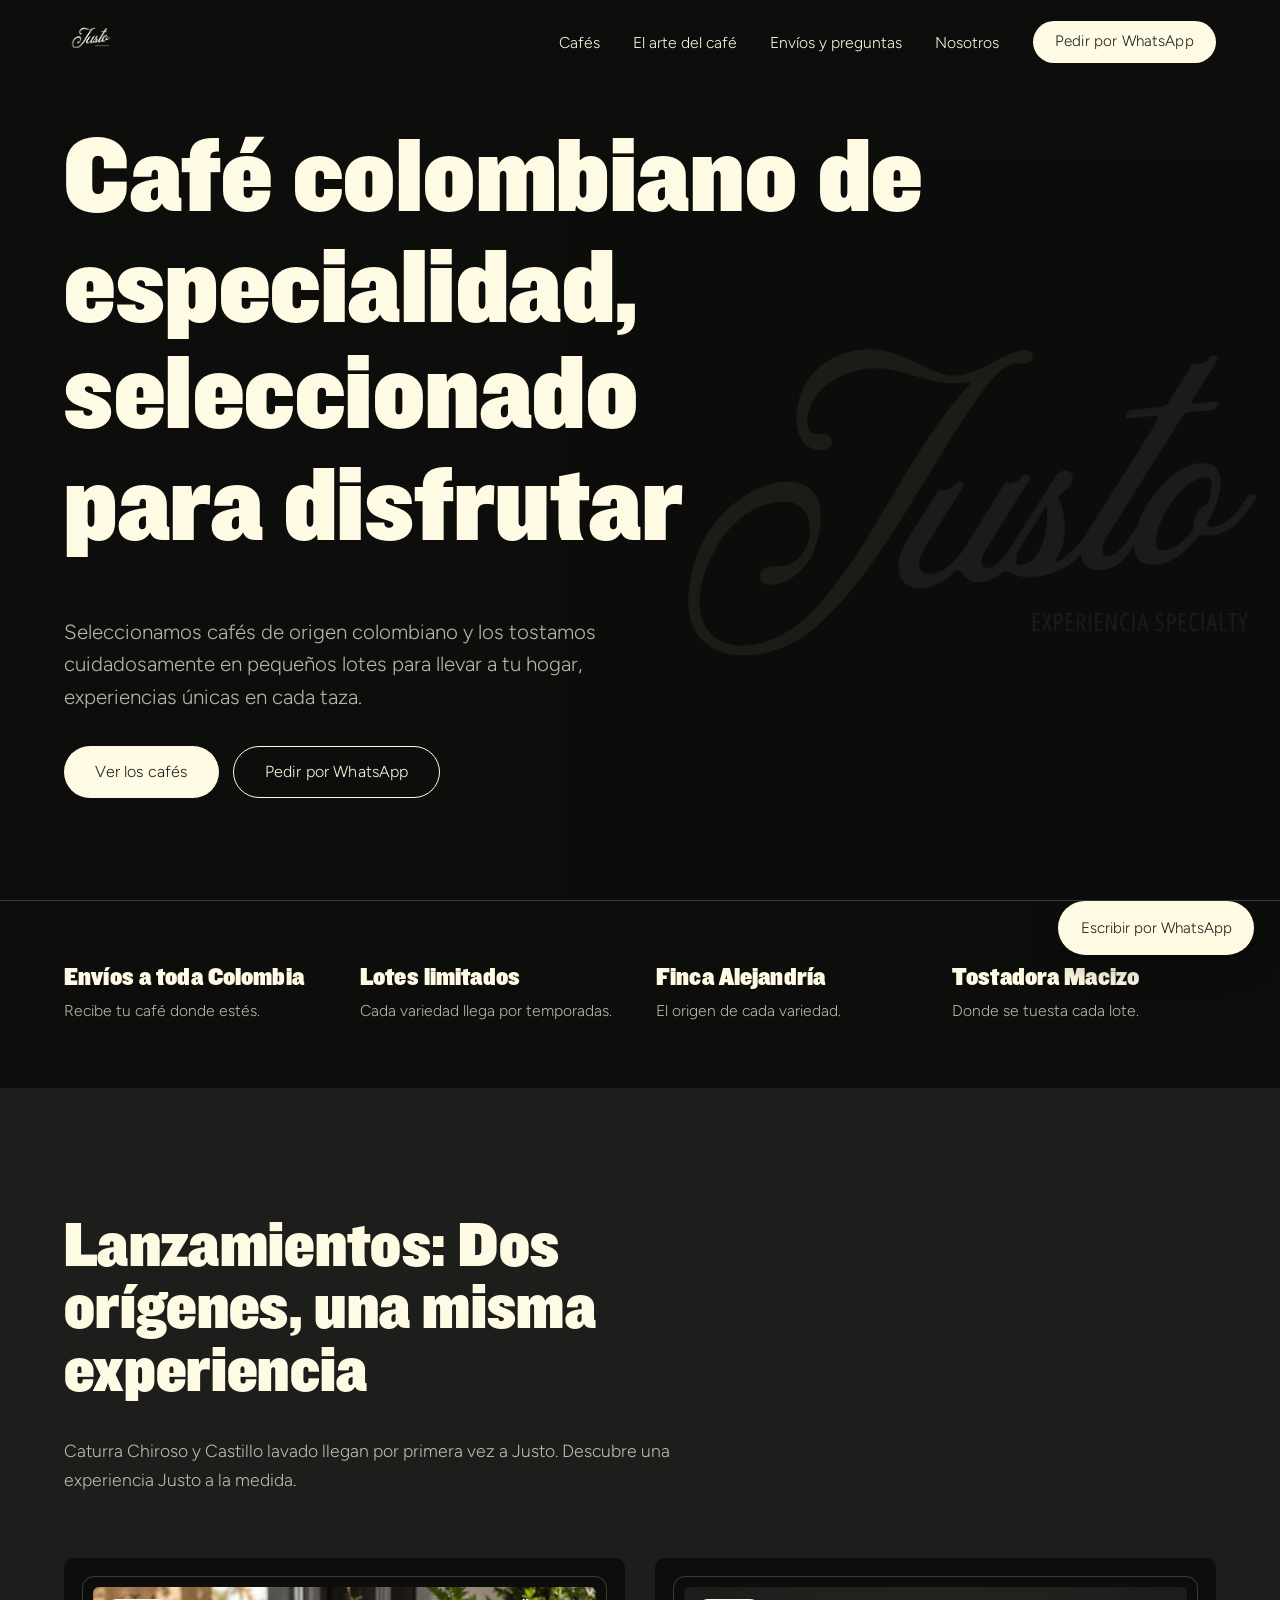
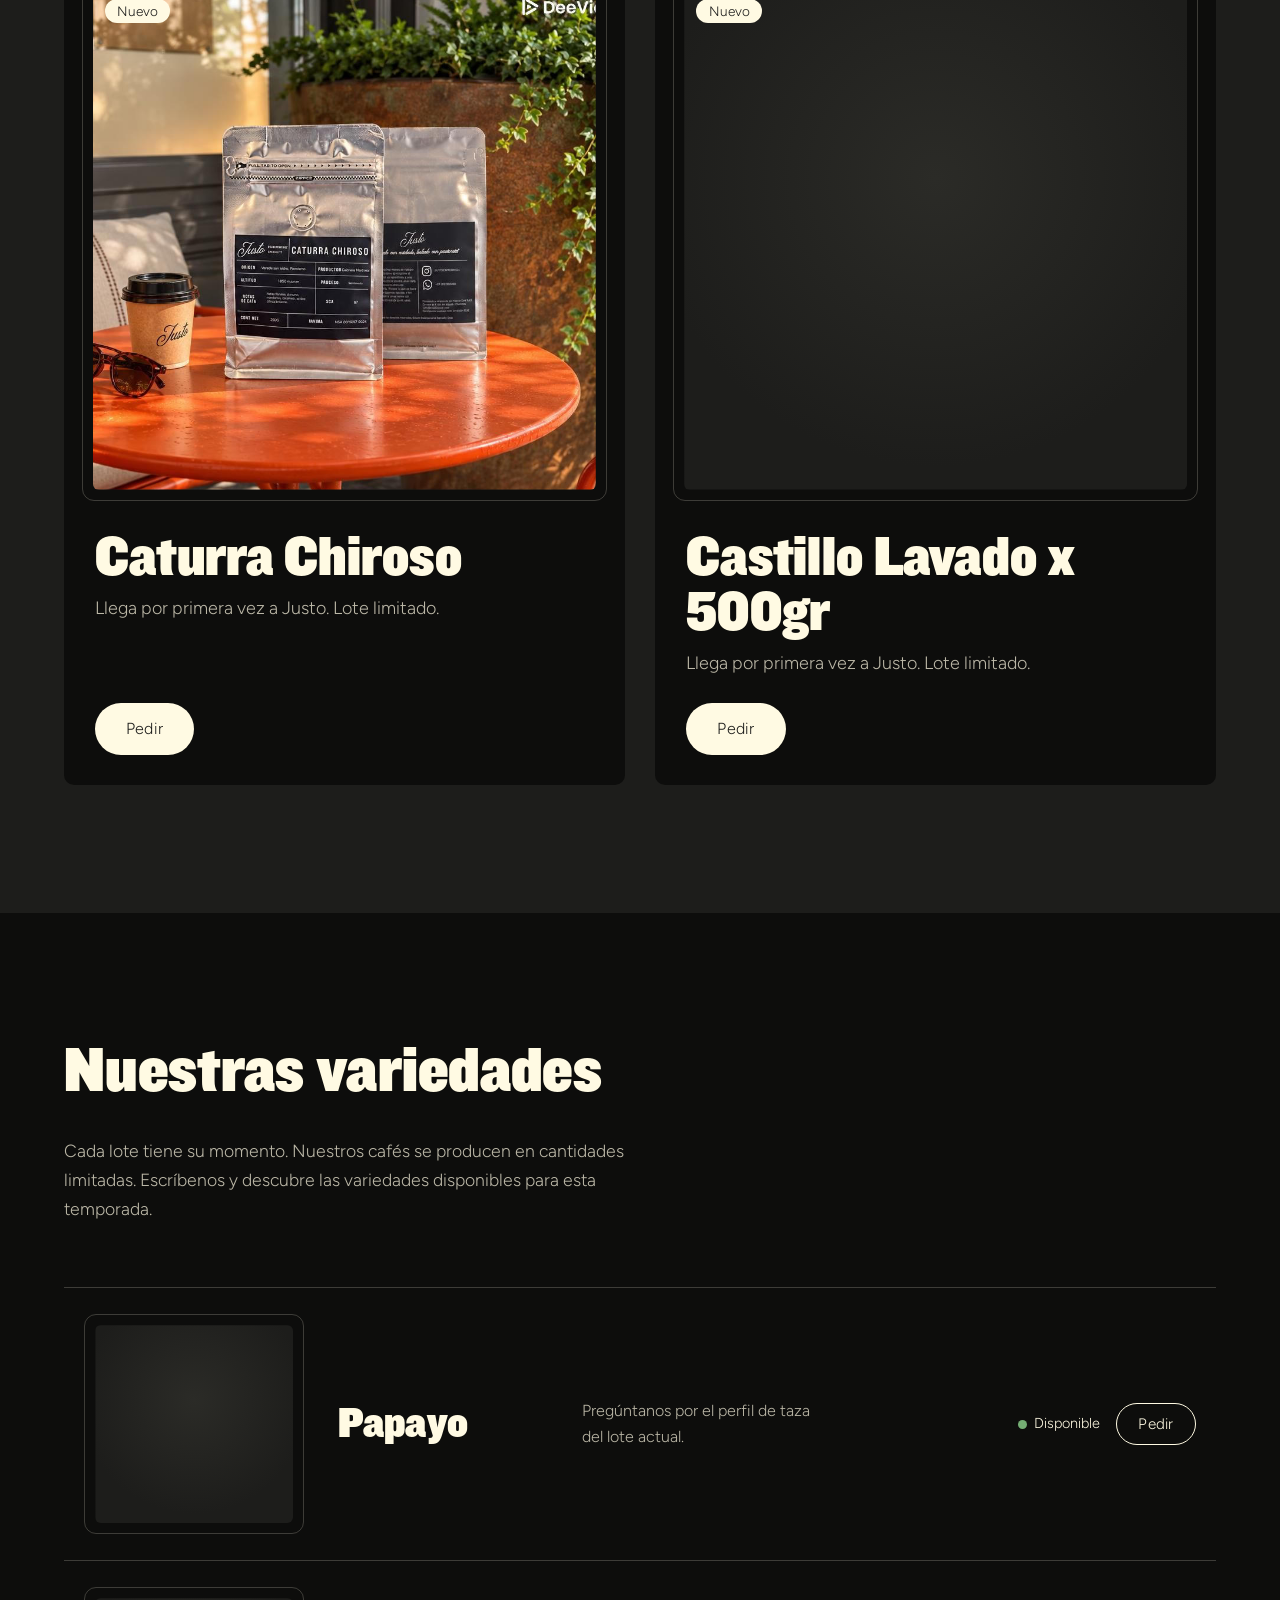
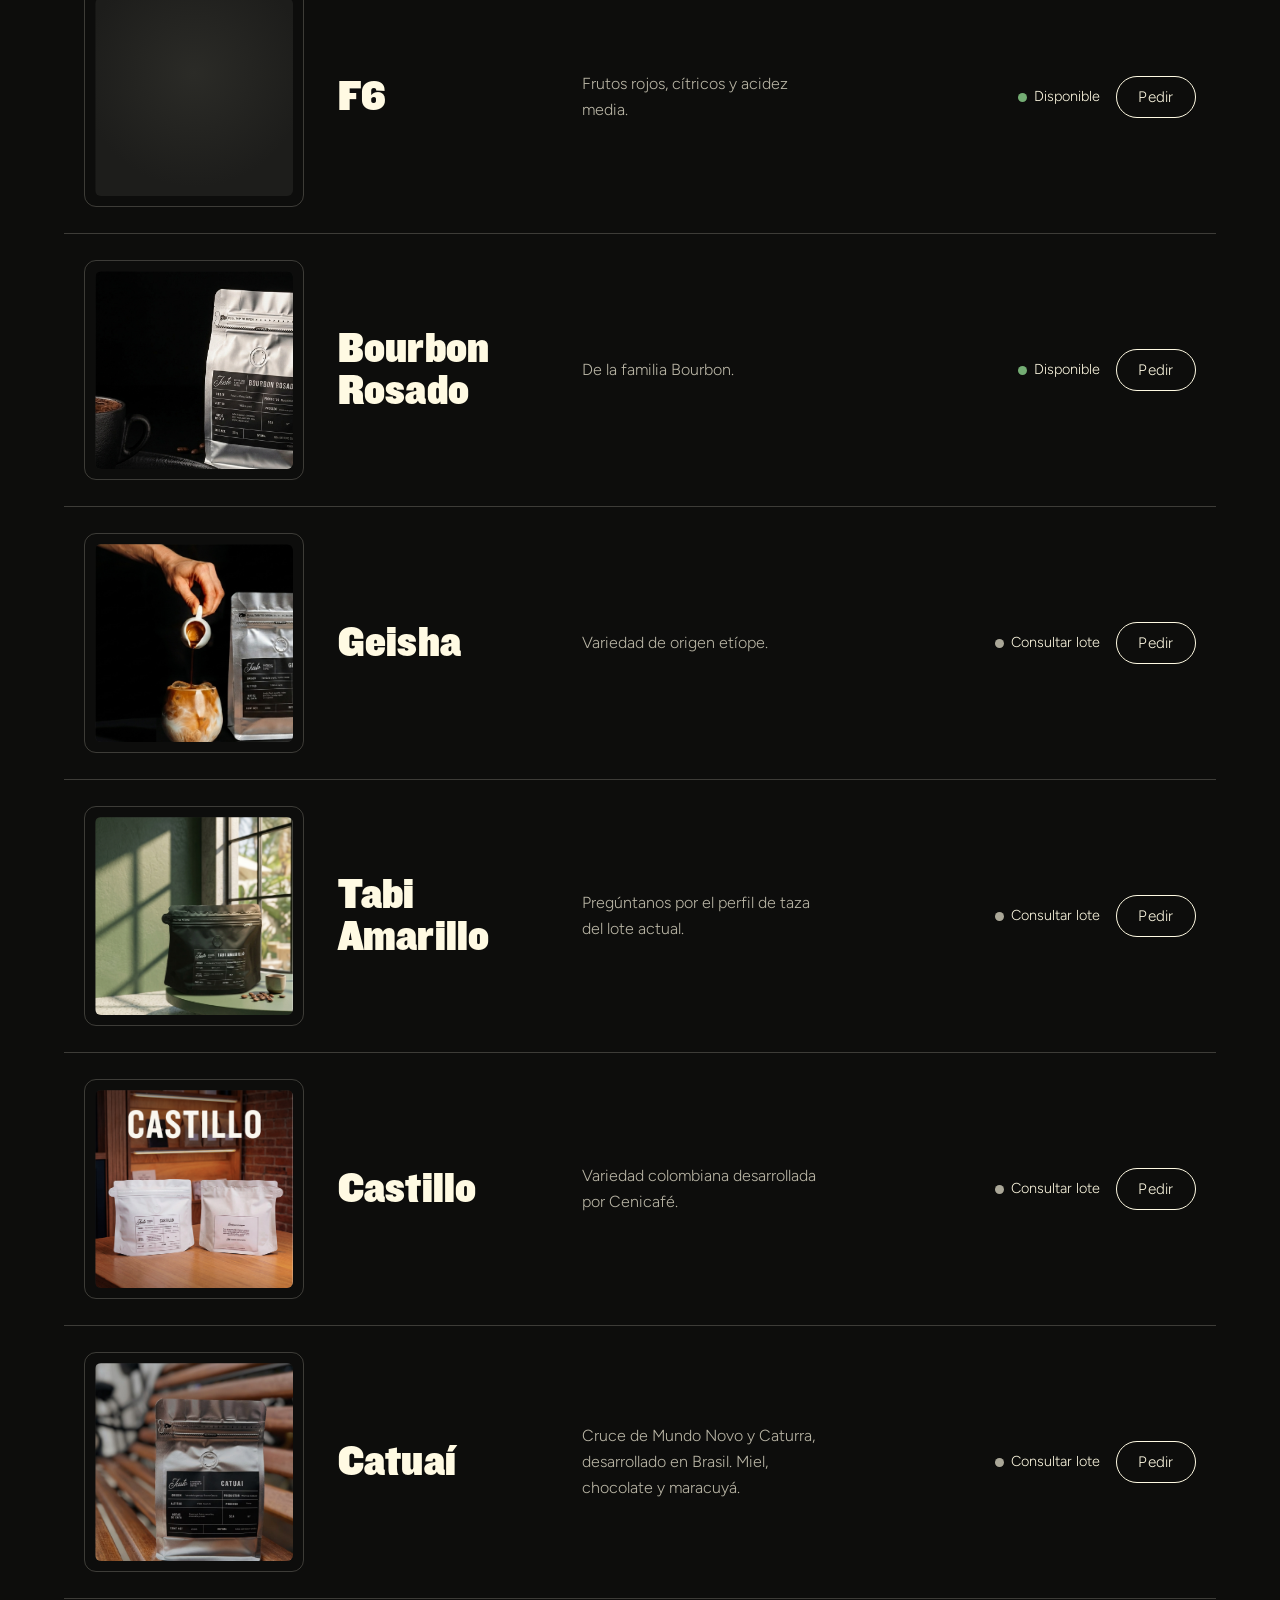
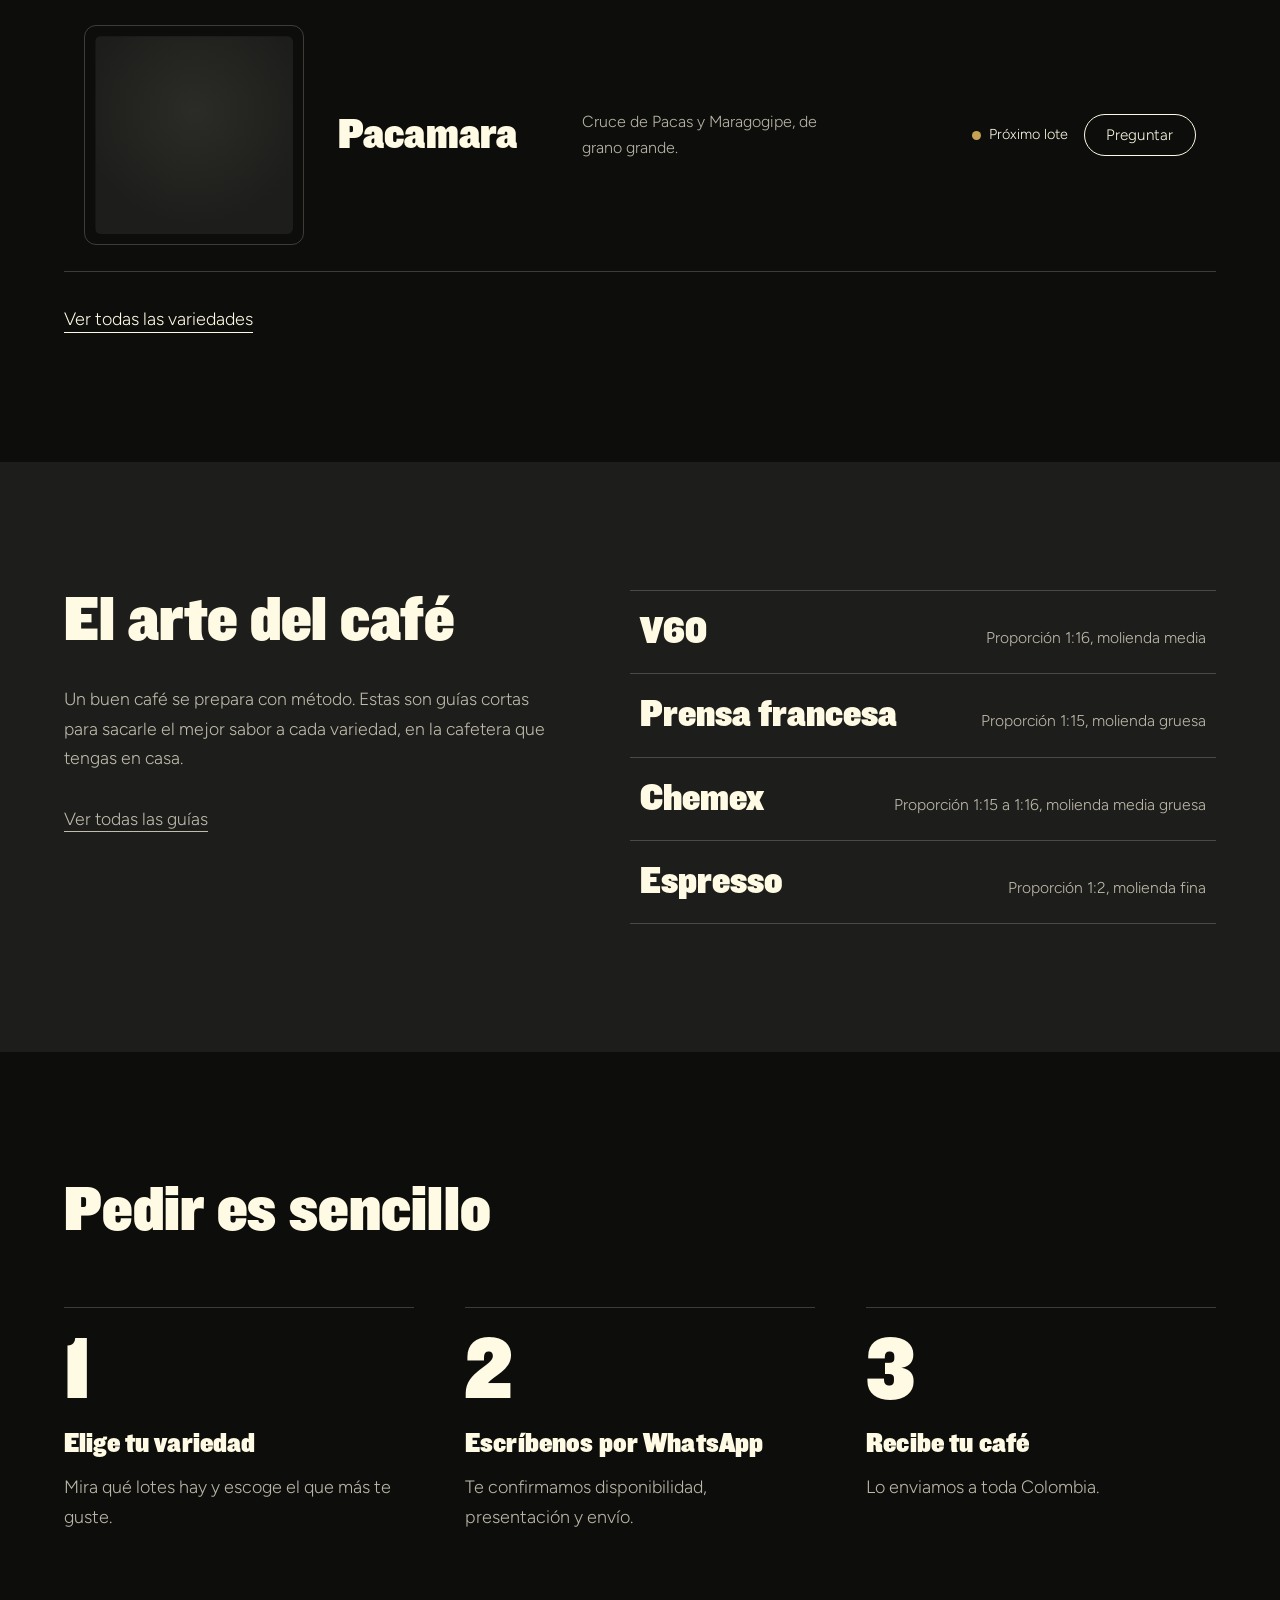
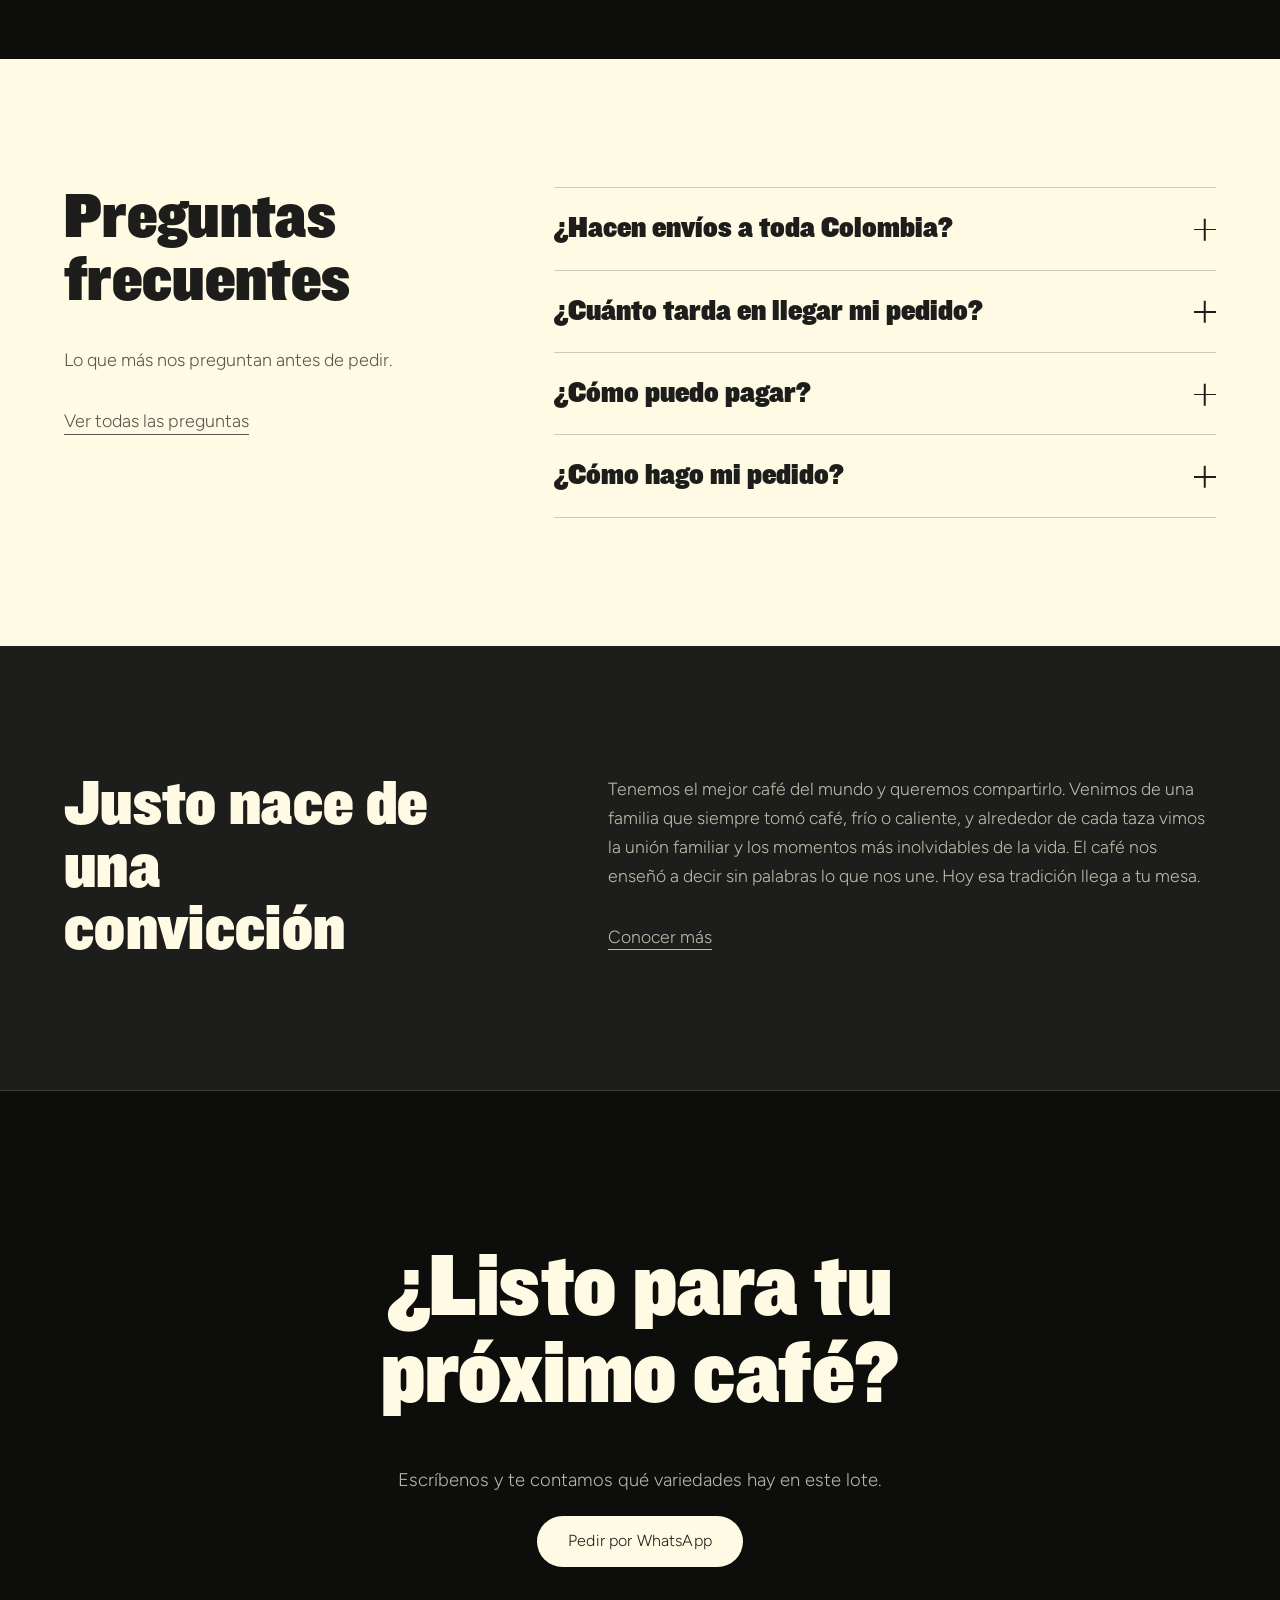
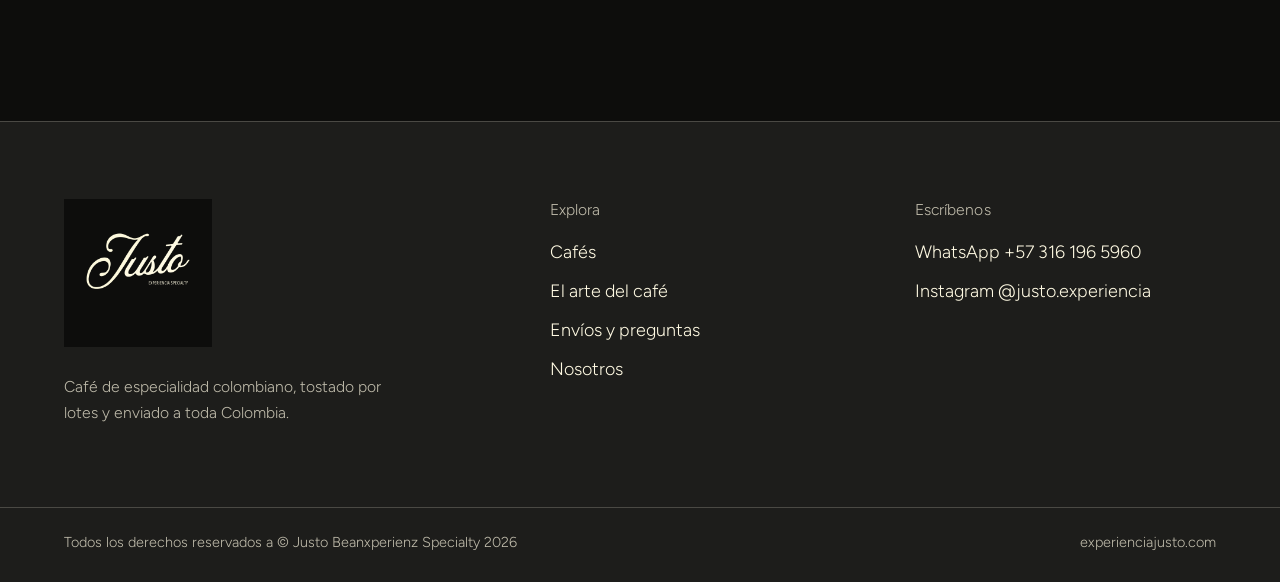
==== commit e3a889b6: "feat: some changes" ====
--- a/index.html
+++ b/index.html
@@ -16,7 +16,7 @@
   <meta property="og:url" content="https://experienciajusto.com/">
   <meta property="og:image" content="https://experienciajusto.com/img/og-justo.png">
   <meta name="twitter:card" content="summary_large_image">
-  <link rel="icon" href="./img/og-justo.png" type="image/svg+xml">
+  <link rel="icon" href="./img/favicon.png" type="image/svg+xml">
   <link rel="preload" href="/fonts/fonts/Knockout-91.otf" as="font" type="font/otf" crossorigin>
   <link rel="preload" href="/fonts/Figtree-Light.ttf" as="font" type="font/ttf" crossorigin>
   <link rel="stylesheet" href="/css/styles.css?v=1">
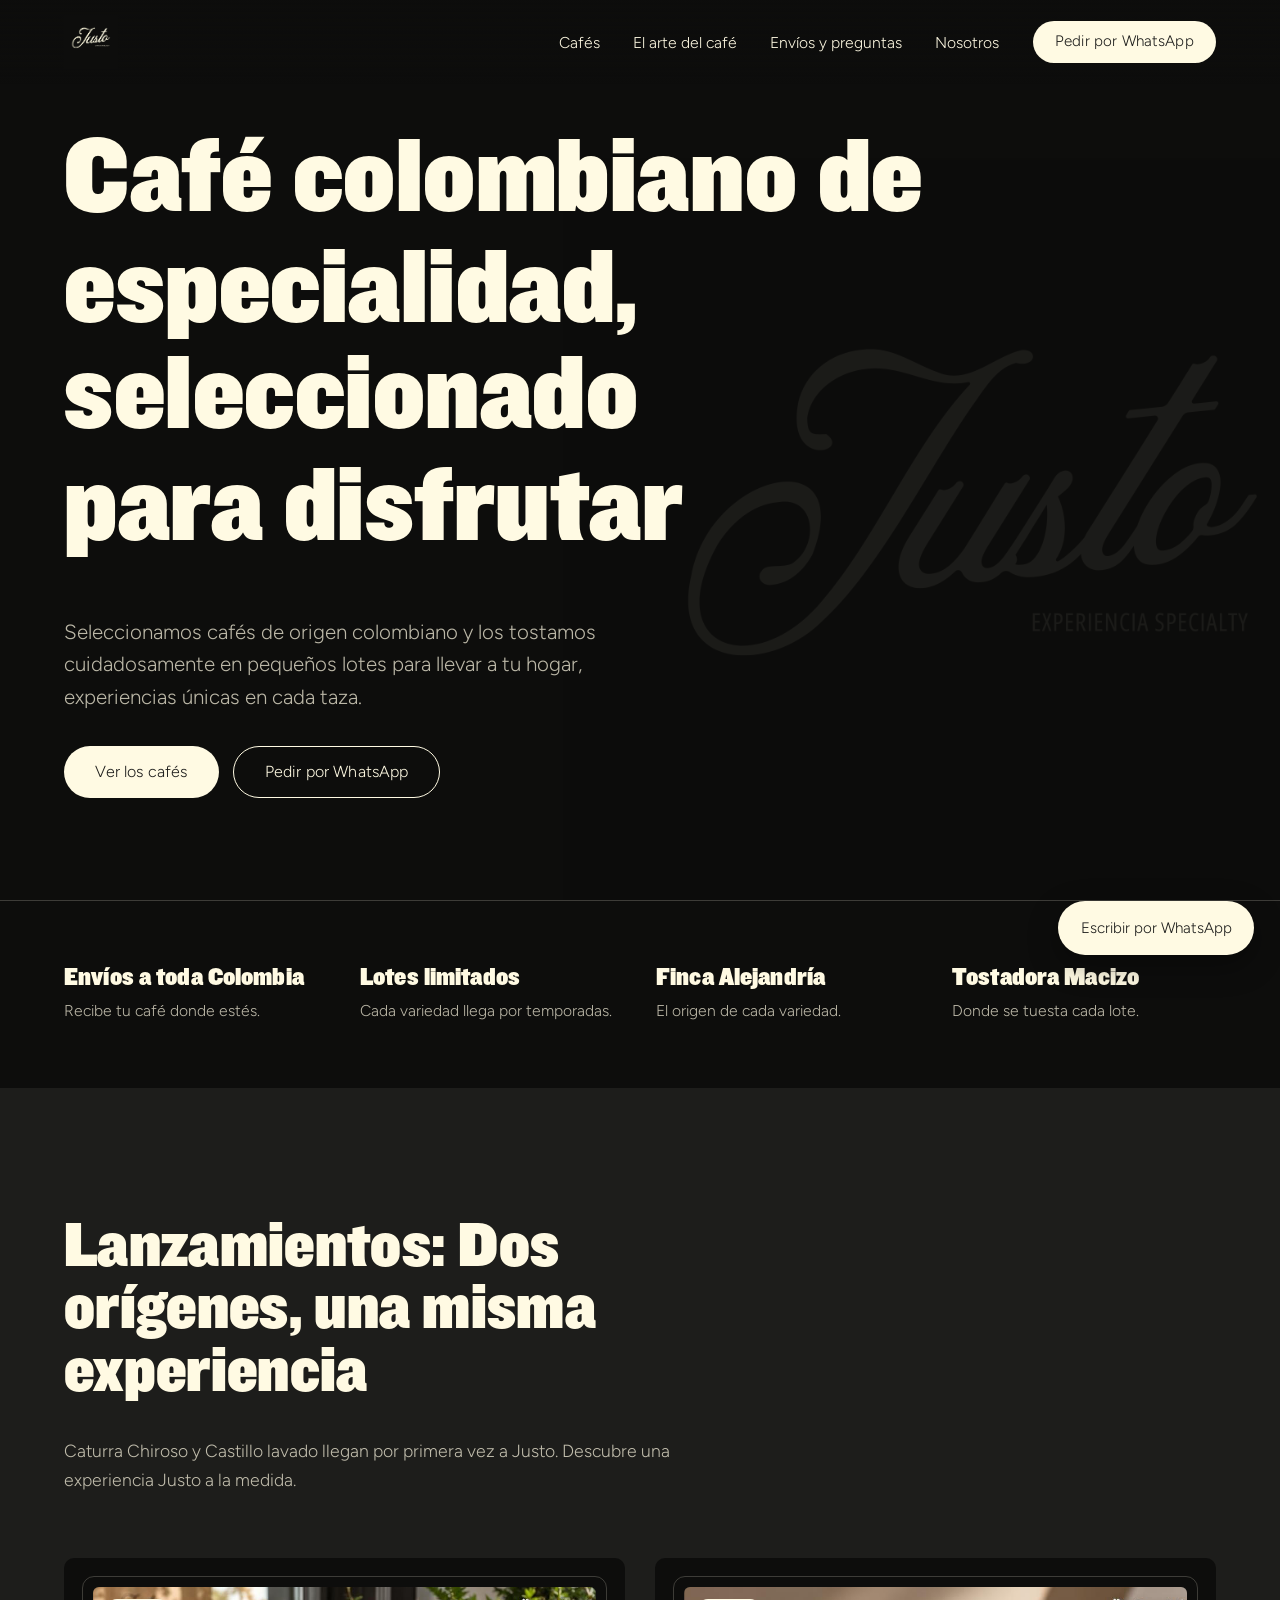
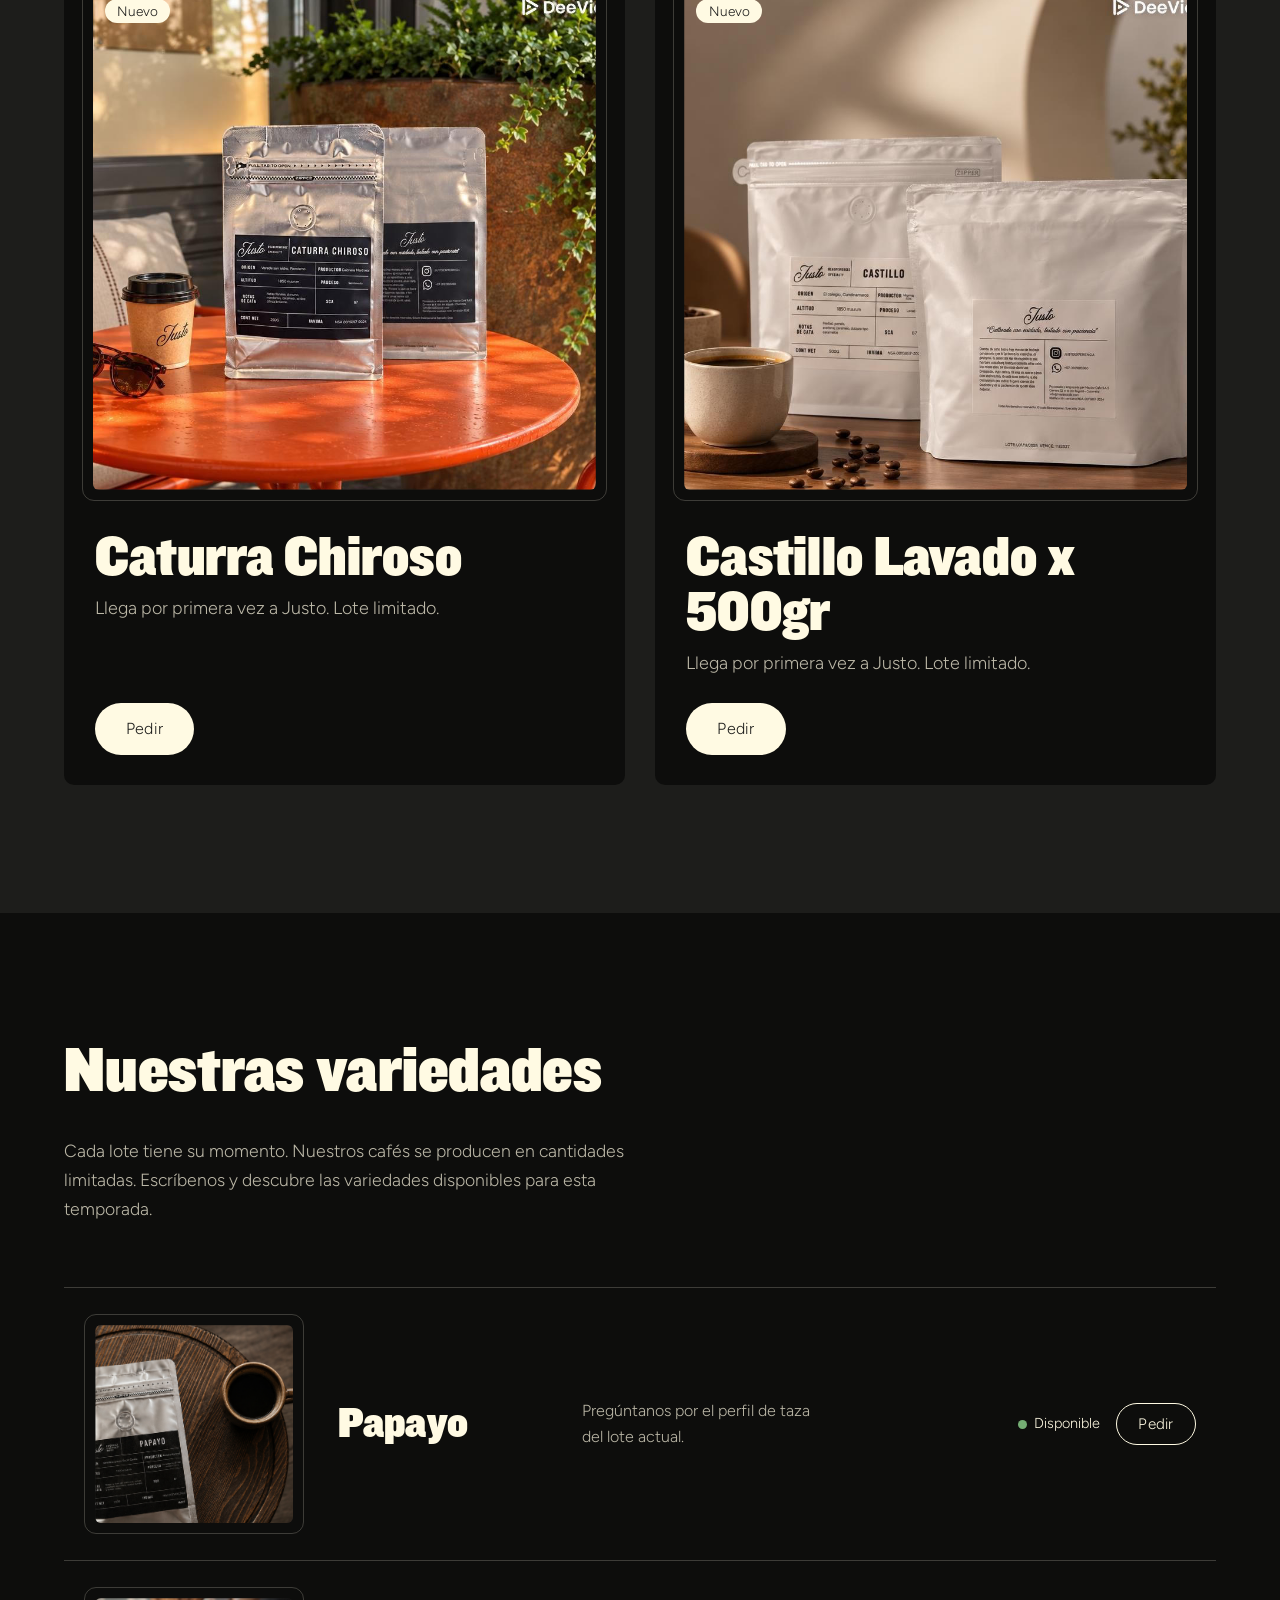
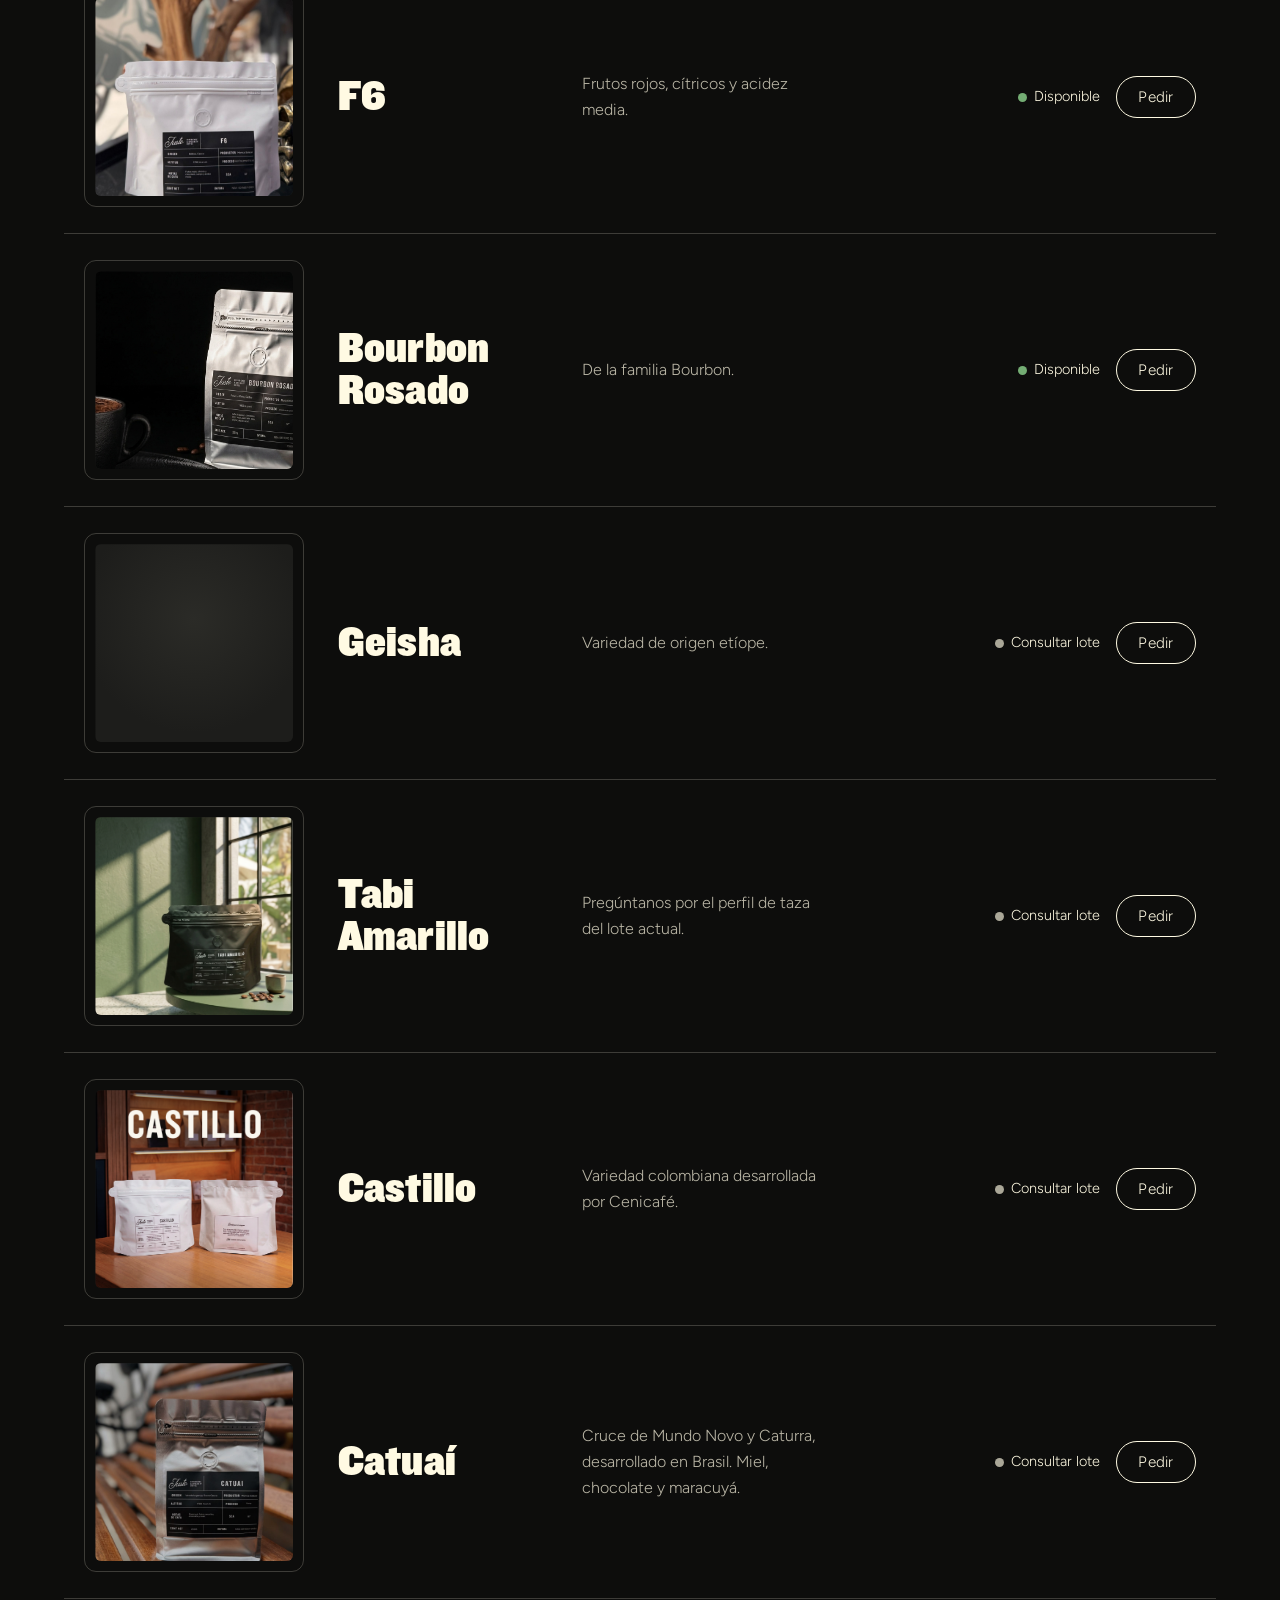
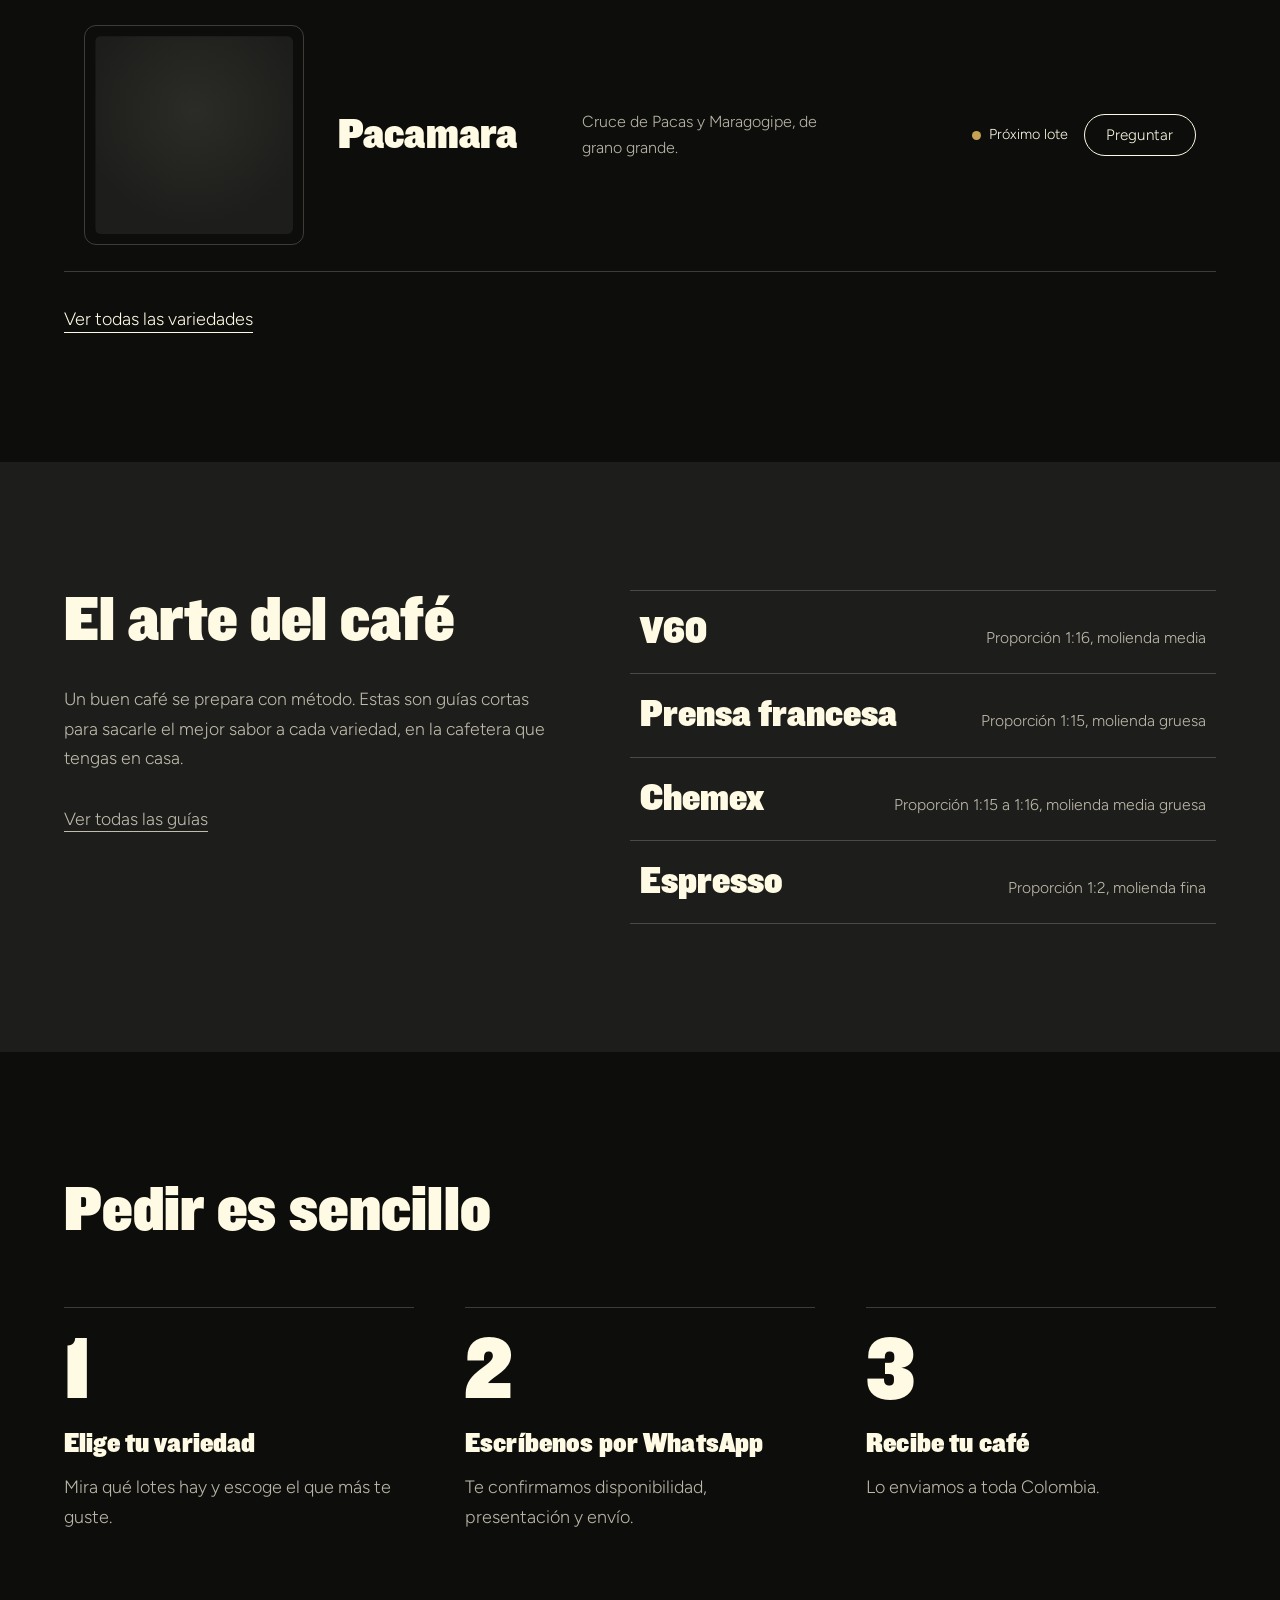
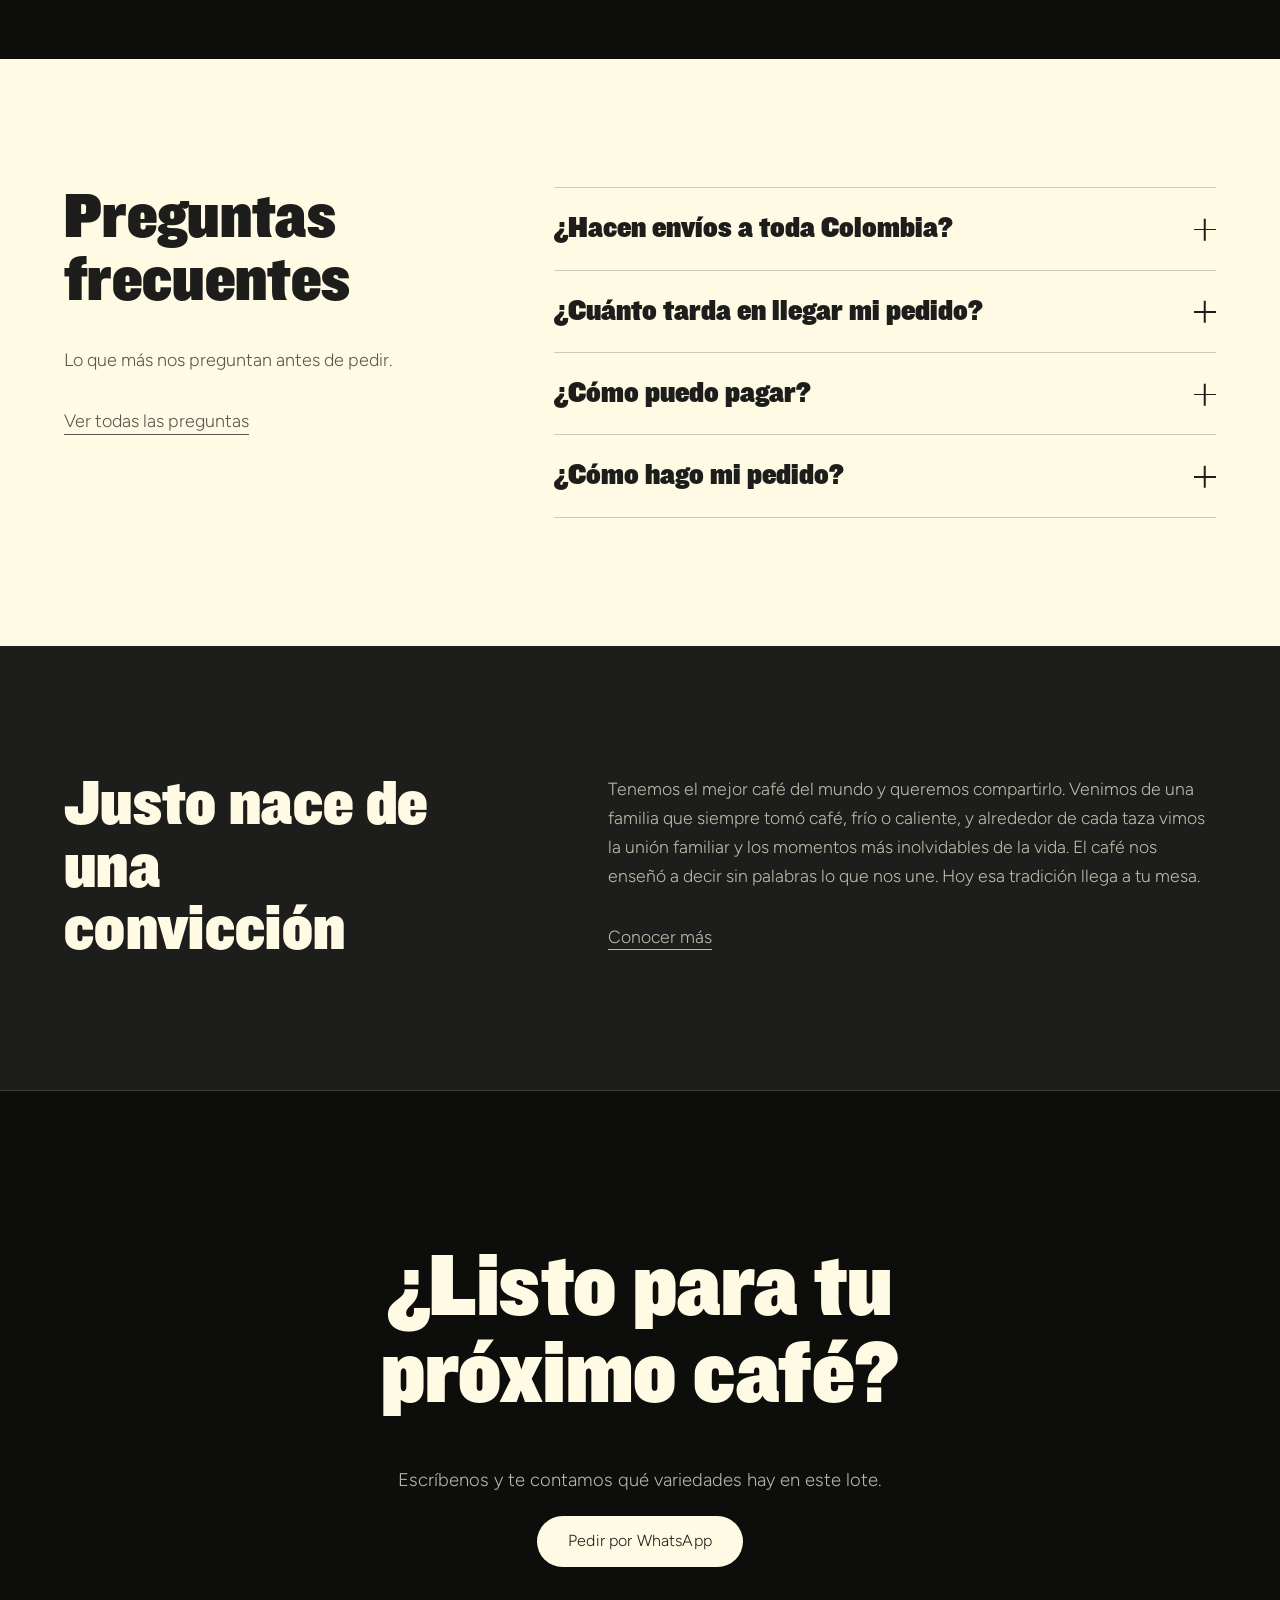
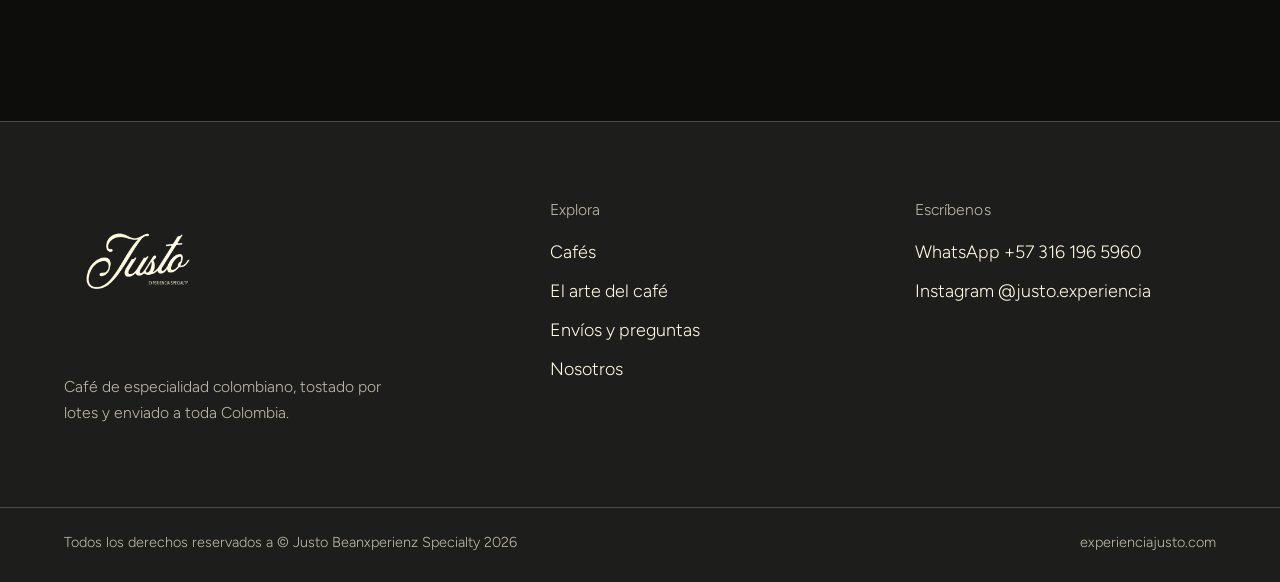
==== commit d1aed63f: "feat:changes" ====
--- a/index.html
+++ b/index.html
@@ -25,6 +25,23 @@
   <script src="/js/main.js?v=1" defer></script>
   <script type="application/ld+json">{"@context": "https://schema.org", "@type": "Organization", "name": "Justo Experiencia", "alternateName": "Justo Experiencia Specialty", "url": "https://experienciajusto.com", "logo": "https://experienciajusto.com/img/logo-negro.svg", "description": "Café de especialidad colombiano de la finca Alejandría, tostado en Macizo y enviado a toda Colombia.", "areaServed": {"@type": "Country", "name": "Colombia"}, "sameAs": ["https://www.instagram.com/justo.experiencia/"], "contactPoint": {"@type": "ContactPoint", "contactType": "customer service", "telephone": "+573161965960", "availableLanguage": "es"}}</script>
   <script type="application/ld+json">{"@context": "https://schema.org", "@type": "WebSite", "name": "Justo Experiencia", "url": "https://experienciajusto.com", "inLanguage": "es-CO"}</script>
+  <!-- Meta Pixel Code -->
+<script>
+!function(f,b,e,v,n,t,s)
+{if(f.fbq)return;n=f.fbq=function(){n.callMethod?
+n.callMethod.apply(n,arguments):n.queue.push(arguments)};
+if(!f._fbq)f._fbq=n;n.push=n;n.loaded=!0;n.version='2.0';
+n.queue=[];t=b.createElement(e);t.async=!0;
+t.src=v;s=b.getElementsByTagName(e)[0];
+s.parentNode.insertBefore(t,s)}(window, document,'script',
+'https://connect.facebook.net/en_US/fbevents.js');
+fbq('init', '1586245493268832');
+fbq('track', 'PageView');
+</script>
+<noscript><img height="1" width="1" style="display:none"
+src="https://www.facebook.com/tr?id=1586245493268832&ev=PageView&noscript=1"
+/></noscript>
+<!-- End Meta Pixel Code -->
 </head>
 <body class="tema-inicio">
   <a class="salto" href="#contenido">Saltar al contenido</a>
@@ -34,7 +51,7 @@
         <img src="/img/logo-crema.png" alt="Justo Experiencia Specialty" width="99" height="54">
       </a>
       <nav class="menu" id="menu" aria-label="Principal">
-        <ul><li><a href="pages/cafes.html">Cafés</a></li><li><a href="pages/arte-del-cafe.html">El arte del café</a></li><li><a href="pages/envios-y-preguntas.html">Envíos y preguntas</a></li><li><a href="/nosotros/">Nosotros</a></li></ul>
+        <ul><li><a href="pages/cafes.html">Cafés</a></li><li><a href="pages/arte-del-cafe.html">El arte del café</a></li><li><a href="pages/envios-y-preguntas.html">Envíos y preguntas</a></li><li><a href="pages/nosotros.html">Nosotros</a></li></ul>
         <a class="btn btn--crema btn--mini" href="https://wa.me/573161965960?text=Hola%2C%20quiero%20conocer%20los%20caf%C3%A9s%20de%20Justo%20y%20saber%20qu%C3%A9%20variedades%20hay%20disponibles." target="_blank" rel="noopener">Pedir por WhatsApp</a>
       </nav>
       <button class="menu-btn" type="button" aria-expanded="false" aria-controls="menu">
@@ -166,12 +183,12 @@
   <footer class="pie t-marca">
     <div class="contenedor pie__grid">
       <div class="pie__marca">
-        <img src="/img/logo-crema.png" alt="Justo Experiencia Specialty" width="148" height="81" loading="lazy">
+        <img src="/img/footer.png" alt="Justo Experiencia Specialty" width="148" height="81" loading="lazy">
         <p>Café de especialidad colombiano, tostado por lotes y enviado a toda Colombia.</p>
       </div>
       <nav aria-label="Pie de página">
         <h2 class="pie__titulo">Explora</h2>
-        <ul><li><a href="pages/cafes.html">Cafés</a></li><li><a href="pages/arte-del-cafe.html">El arte del café</a></li><li><a href="/envios-y-preguntas/">Envíos y preguntas</a></li><li><a href="/nosotros/">Nosotros</a></li></ul>
+        <ul><li><a href="pages/cafes.html">Cafés</a></li><li><a href="pages/arte-del-cafe.html">El arte del café</a></li><li><a href="pages/envios-y-preguntas.html">Envíos y preguntas</a></li><li><a href="pages/nosotros.html">Nosotros</a></li></ul>
       </nav>
       <div>
         <h2 class="pie__titulo">Escríbenos</h2>
